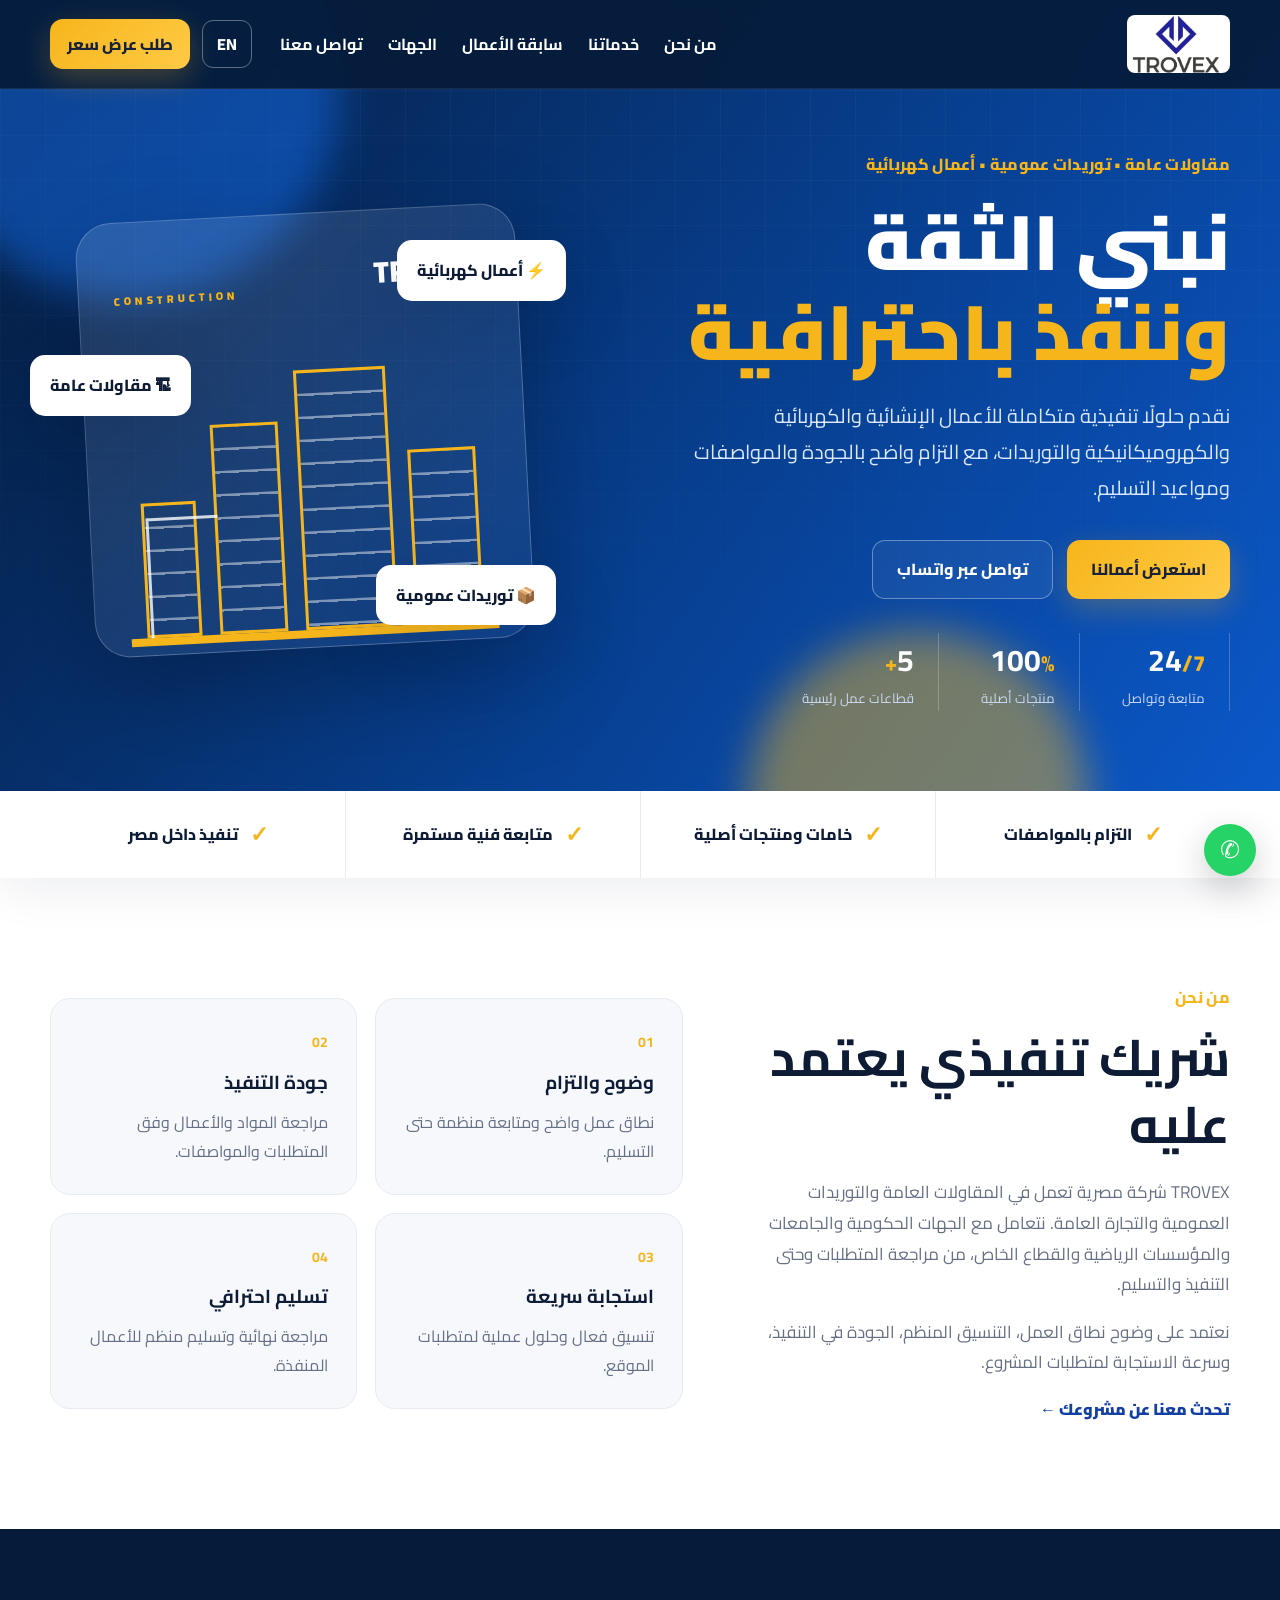
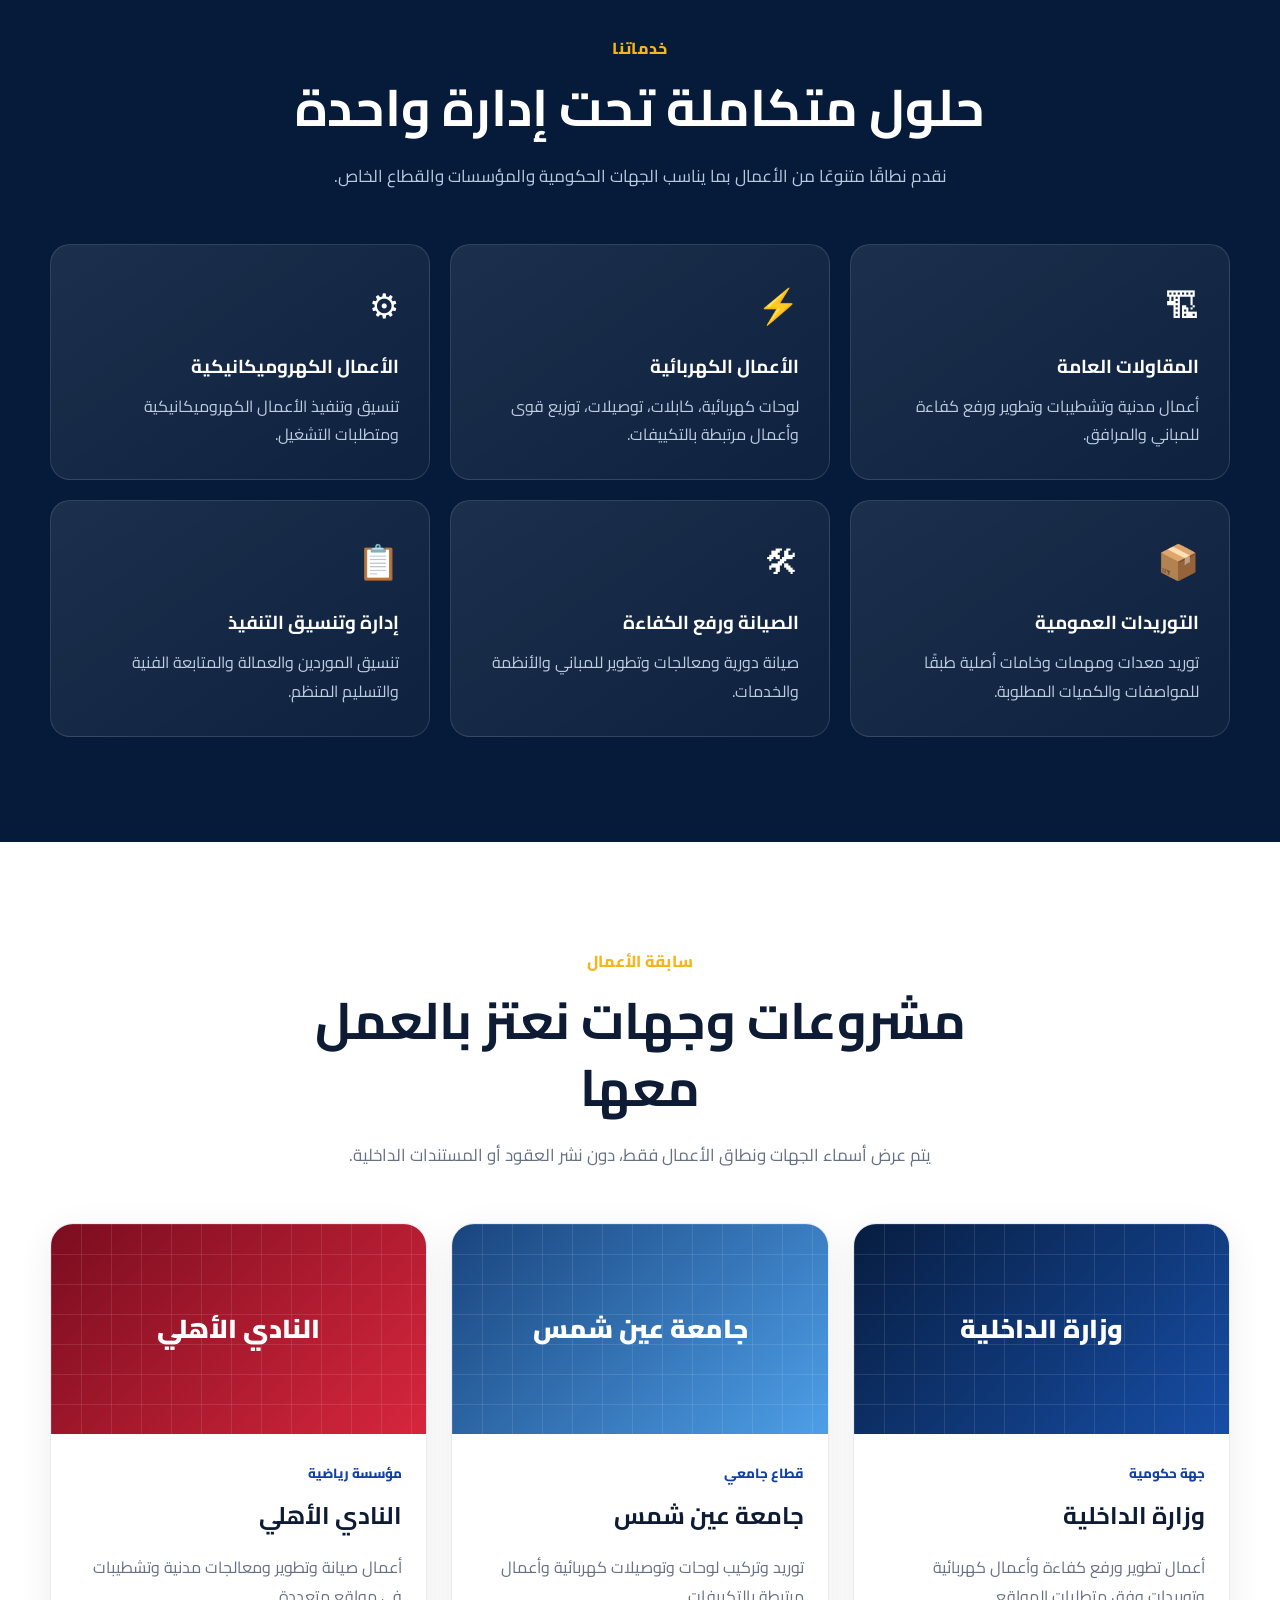
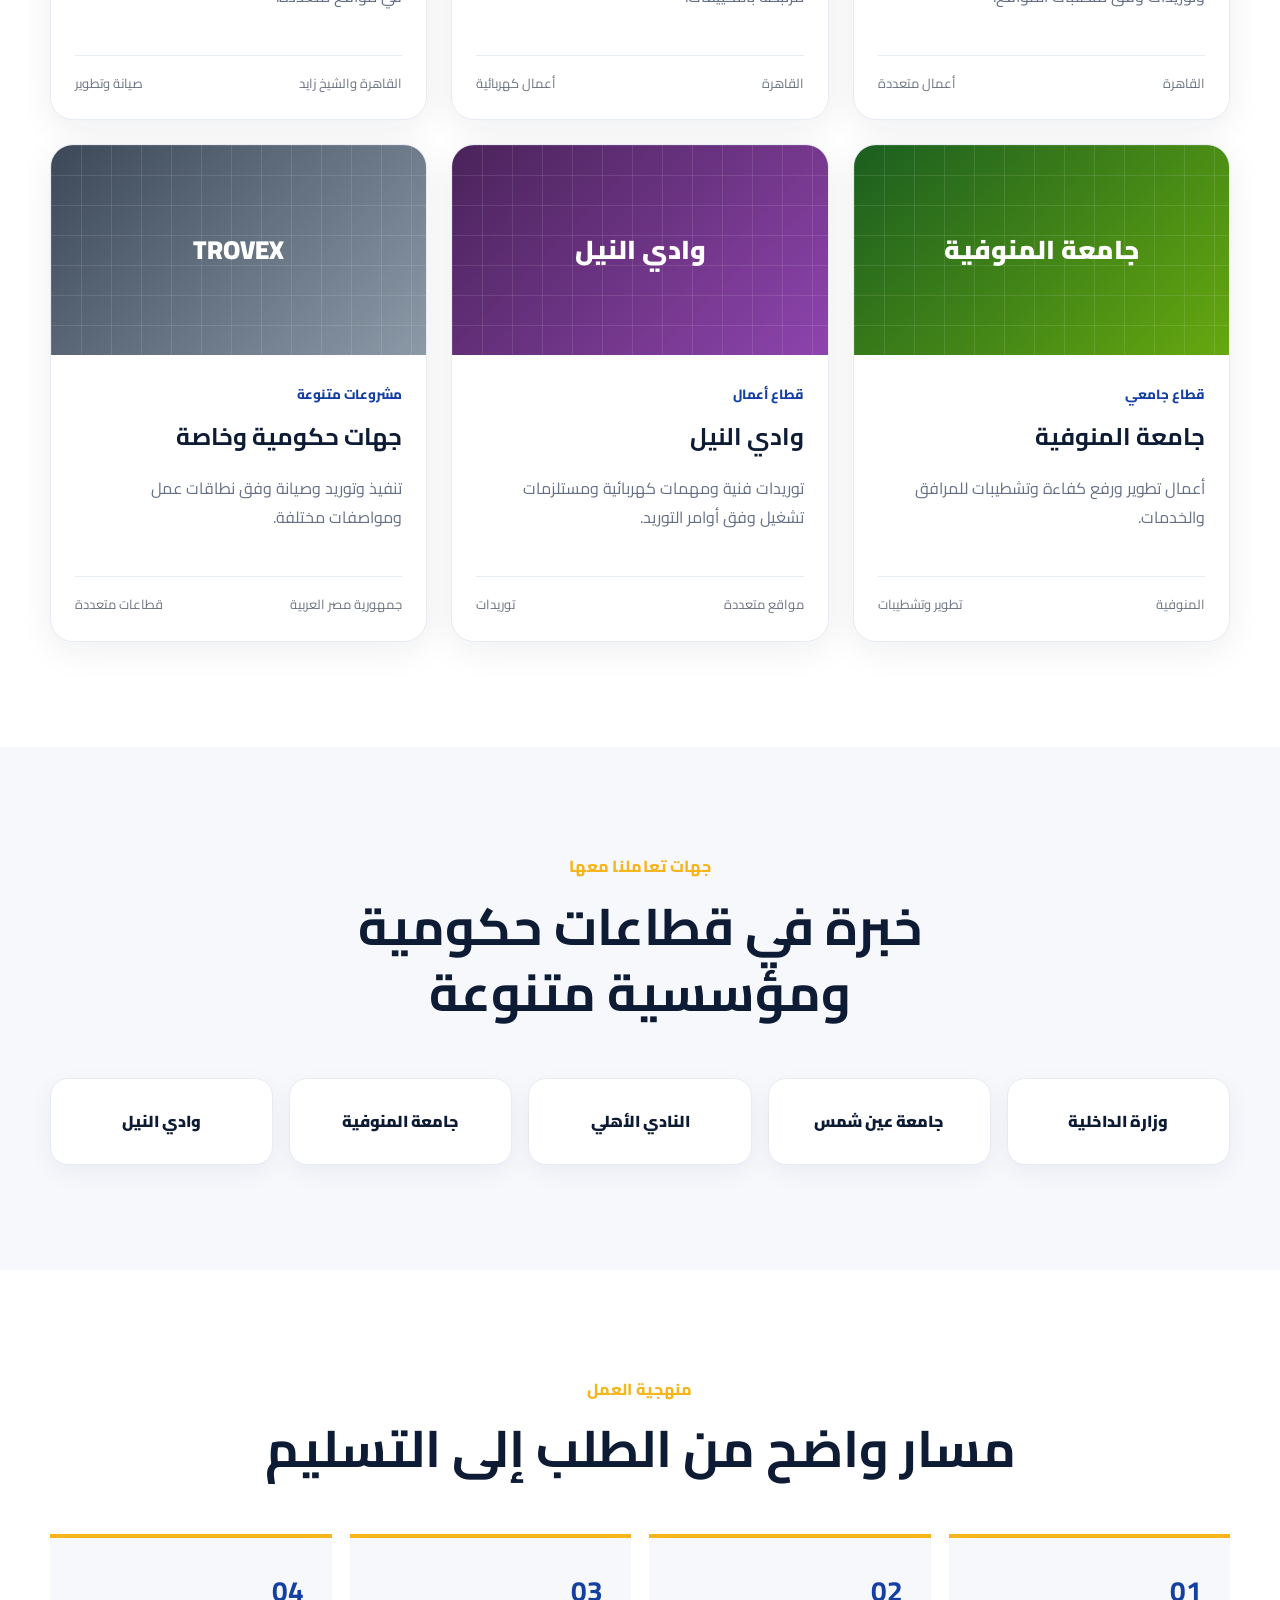
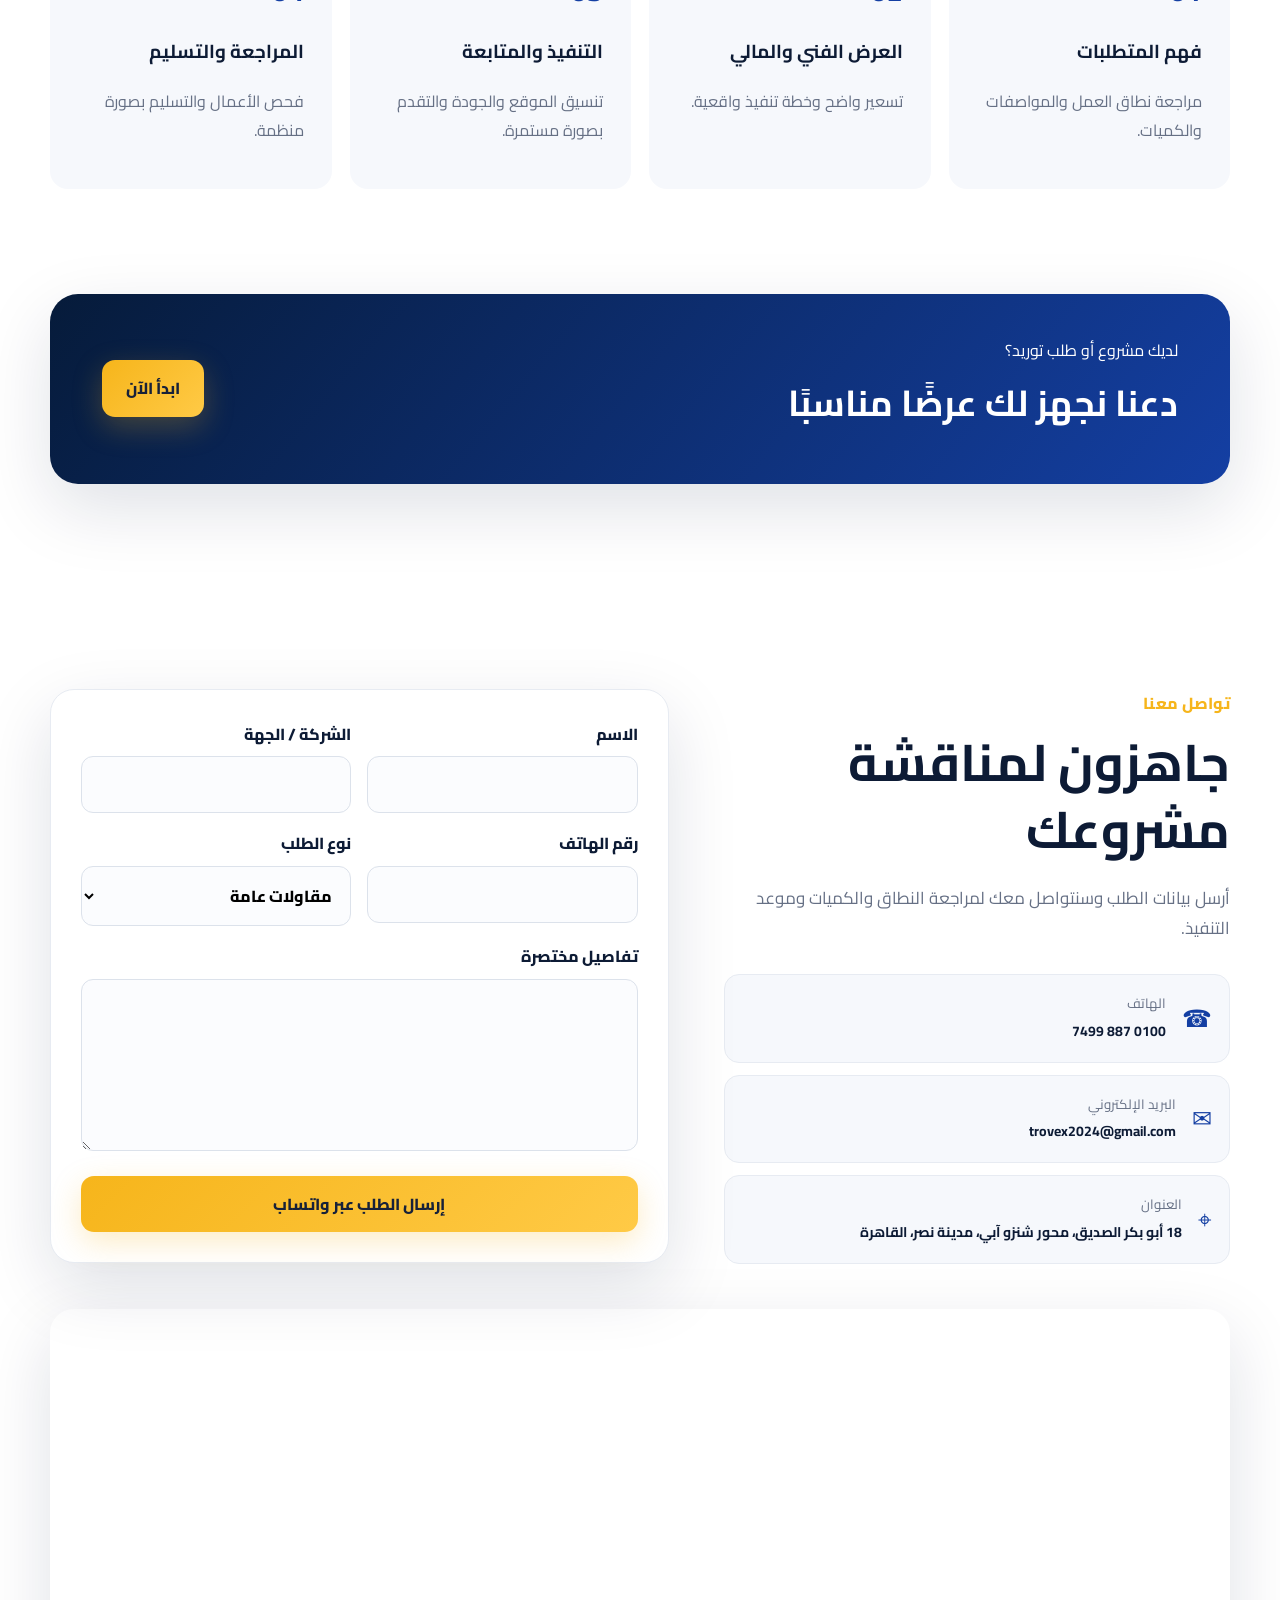
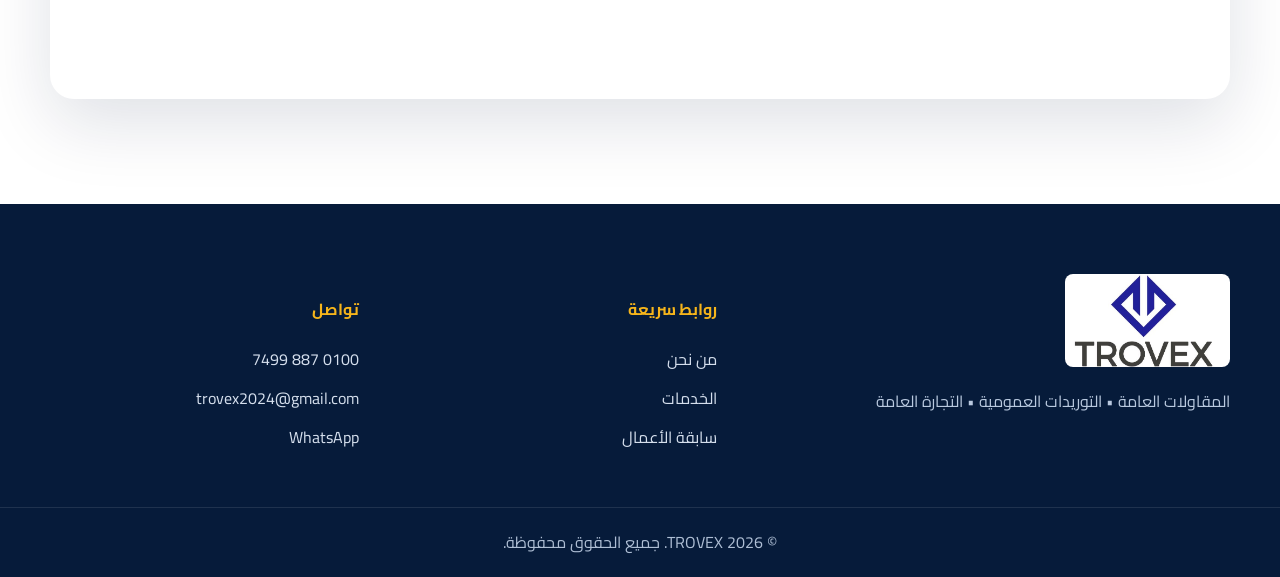
==== index.html @ 4a4101db "Integrate Google Analytics tracking in index.html Added Google Analytics tracking script to the head" ====
<!doctype html>
<html lang="ar" dir="rtl">
<!-- Google tag (gtag.js) -->
<script async src="https://www.googletagmanager.com/gtag/js?id=G-RHJ2VDR4ZQ"></script>
<script>
  window.dataLayer = window.dataLayer || [];
  function gtag(){dataLayer.push(arguments);}
  gtag('js', new Date());

  gtag('config', 'G-RHJ2VDR4ZQ');
</script>
  <head>
  <meta charset="utf-8">
  <meta name="viewport" content="width=device-width,initial-scale=1">
  <title>TROVEX Construction | مقاولات عامة وتوريدات وأعمال كهربائية في مصر</title>
  <meta name="description" content="TROVEX شركة مصرية متخصصة في المقاولات العامة، التوريدات العمومية، الأعمال الكهربائية والكهروميكانيكية، الصيانة ورفع الكفاءة في القاهرة وجميع أنحاء مصر.">
  <meta name="keywords" content="TROVEX, تروفكس, Trovex Construction, مقاولات عامة مصر, توريدات عمومية, أعمال كهربائية, لوحات كهرباء, صيانة ورفع كفاءة, شركة مقاولات القاهرة">
  <meta name="author" content="TROVEX Construction">
  <meta name="robots" content="index,follow,max-image-preview:large,max-snippet:-1,max-video-preview:-1">
  <meta name="googlebot" content="index,follow">
  <meta name="theme-color" content="#061b3a">
  <link rel="canonical" href="https://trovexconstruction.github.io/Trovex/">
  <link rel="alternate" hreflang="ar-EG" href="https://trovexconstruction.github.io/Trovex/">
  <link rel="alternate" hreflang="en" href="https://trovexconstruction.github.io/Trovex/">
  <link rel="alternate" hreflang="x-default" href="https://trovexconstruction.github.io/Trovex/">

  <meta property="og:type" content="website">
  <meta property="og:locale" content="ar_EG">
  <meta property="og:site_name" content="TROVEX Construction">
  <meta property="og:title" content="TROVEX Construction | المقاولات والتوريدات العمومية">
  <meta property="og:description" content="حلول احترافية في المقاولات العامة والتوريدات والأعمال الكهربائية والكهروميكانيكية داخل مصر.">
  <meta property="og:url" content="https://trovexconstruction.github.io/Trovex/">
  <meta property="og:image" content="https://trovexconstruction.github.io/Trovex/assets/images/trovex-logo.jpg">
  <meta property="og:image:alt" content="شعار TROVEX Construction">
  <meta name="twitter:card" content="summary_large_image">
  <meta name="twitter:title" content="TROVEX Construction">
  <meta name="twitter:description" content="General Contracting, Electrical Works and General Supplies in Egypt.">
  <meta name="twitter:image" content="https://trovexconstruction.github.io/Trovex/assets/images/trovex-logo.jpg">

  <link rel="icon" type="image/png" sizes="32x32" href="assets/icons/favicon-32.png">
  <link rel="icon" type="image/png" sizes="192x192" href="assets/icons/icon-192.png">
  <link rel="apple-touch-icon" href="assets/icons/apple-touch-icon.png">
  <link rel="manifest" href="site.webmanifest">
  <link rel="preconnect" href="https://fonts.googleapis.com">
  <link rel="preconnect" href="https://fonts.gstatic.com" crossorigin>
  <link href="https://fonts.googleapis.com/css2?family=Cairo:wght@400;500;600;700;800;900&display=swap" rel="stylesheet">
  <link rel="stylesheet" href="styles.css">

  <script type="application/ld+json">
  {
    "@context":"https://schema.org",
    "@type":"GeneralContractor",
    "@id":"https://trovexconstruction.github.io/Trovex/#business",
    "name":"TROVEX Construction",
    "alternateName":"تروفكس للمقاولات والتوريدات",
    "url":"https://trovexconstruction.github.io/Trovex/",
    "logo":"https://trovexconstruction.github.io/Trovex/assets/images/trovex-logo.jpg",
    "image":"https://trovexconstruction.github.io/Trovex/assets/images/trovex-logo.jpg",
    "telephone":"+20-100-887-7499",
    "email":"trovex2024@gmail.com",
    "priceRange":"$$",
    "description":"شركة مصرية متخصصة في المقاولات العامة والتوريدات العمومية والأعمال الكهربائية والكهروميكانيكية والصيانة ورفع الكفاءة.",
    "address":{
      "@type":"PostalAddress",
      "streetAddress":"18 أبو بكر الصديق، محور شنزو آبي، مدينة نصر",
      "addressLocality":"القاهرة",
      "addressCountry":"EG"
    },
    "areaServed":{"@type":"Country","name":"Egypt"},
    "knowsAbout":["General Contracting","General Supplies","Electrical Works","MEP","Maintenance","Renovation"]
  }
  </script>

  <!-- Google Analytics:
       بعد إنشاء الحساب، استبدل G-XXXXXXXXXX في السطرين التاليين بمعرّف القياس الحقيقي ثم أزل علامات التعليق.
  <script async src="https://www.googletagmanager.com/gtag/js?id=G-XXXXXXXXXX"></script>
  <script>
    window.dataLayer=window.dataLayer||[];
    function gtag(){dataLayer.push(arguments);}
    gtag('js',new Date());
    gtag('config','G-XXXXXXXXXX');
  </script>
  -->
</head>
<body>
  <div class="page-progress" aria-hidden="true"></div>

  <header class="site-header" id="top">
    <div class="container nav-wrap">
      <a class="brand" href="#top" aria-label="TROVEX home">
        <img src="assets/images/trovex-logo.jpg" alt="TROVEX Construction logo">
      </a>

      <button class="menu-btn" aria-label="فتح القائمة" aria-expanded="false">
        <span></span><span></span><span></span>
      </button>

      <nav class="main-nav" aria-label="التنقل الرئيسي">
        <a href="#about" data-ar="من نحن" data-en="About">من نحن</a>
        <a href="#services" data-ar="خدماتنا" data-en="Services">خدماتنا</a>
        <a href="#projects" data-ar="سابقة الأعمال" data-en="Projects">سابقة الأعمال</a>
        <a href="#clients" data-ar="الجهات" data-en="Clients">الجهات</a>
        <a href="#contact" data-ar="تواصل معنا" data-en="Contact">تواصل معنا</a>
      </nav>

      <div class="nav-actions">
        <button class="lang-btn" type="button" aria-label="Change language">EN</button>
        <a class="primary-btn compact" href="#quote" data-ar="طلب عرض سعر" data-en="Request a Quote">طلب عرض سعر</a>
      </div>
    </div>
  </header>

  <main>
    <section class="hero">
      <div class="hero-grid-bg"></div>
      <div class="hero-glow hero-glow-one"></div>
      <div class="hero-glow hero-glow-two"></div>

      <div class="container hero-layout">
        <div class="hero-content reveal">
          <span class="eyebrow" data-ar="مقاولات عامة • توريدات عمومية • أعمال كهربائية" data-en="General Contracting • General Supplies • Electrical Works">مقاولات عامة • توريدات عمومية • أعمال كهربائية</span>
          <h1 data-ar="نبني الثقة<br><span>وننفذ باحترافية</span>" data-en="Built on trust<br><span>Delivered professionally</span>">نبني الثقة<br><span>وننفذ باحترافية</span></h1>
          <p data-ar="نقدم حلولًا تنفيذية متكاملة للأعمال الإنشائية والكهربائية والكهروميكانيكية والتوريدات، مع التزام واضح بالجودة والمواصفات ومواعيد التسليم." data-en="We deliver integrated construction, electrical, electromechanical and supply solutions with clear commitment to quality, specifications and delivery schedules.">نقدم حلولًا تنفيذية متكاملة للأعمال الإنشائية والكهربائية والكهروميكانيكية والتوريدات، مع التزام واضح بالجودة والمواصفات ومواعيد التسليم.</p>
          <div class="hero-actions">
            <a class="primary-btn" href="#projects" data-ar="استعرض أعمالنا" data-en="Explore Projects">استعرض أعمالنا</a>
            <a class="secondary-btn" href="https://wa.me/201008877499" target="_blank" rel="noopener" data-ar="تواصل عبر واتساب" data-en="WhatsApp Us">تواصل عبر واتساب</a>
          </div>

          <div class="hero-metrics">
            <div><strong class="counter" data-target="24">0</strong><span>/7</span><small data-ar="متابعة وتواصل" data-en="Support & follow-up">متابعة وتواصل</small></div>
            <div><strong class="counter" data-target="100">0</strong><span>%</span><small data-ar="منتجات أصلية" data-en="Genuine products">منتجات أصلية</small></div>
            <div><strong class="counter" data-target="5">0</strong><span>+</span><small data-ar="قطاعات عمل رئيسية" data-en="Core sectors">قطاعات عمل رئيسية</small></div>
          </div>
        </div>

        <div class="hero-visual reveal" aria-hidden="true">
          <div class="visual-card">
            <div class="visual-top"><span>TROVEX</span><small>CONSTRUCTION</small></div>
            <div class="skyline">
              <span class="building b1"></span>
              <span class="building b2"></span>
              <span class="building b3"></span>
              <span class="building b4"></span>
              <i></i>
            </div>
          </div>
          <div class="floating-tag tag-one">⚡ <span data-ar="أعمال كهربائية" data-en="Electrical Works">أعمال كهربائية</span></div>
          <div class="floating-tag tag-two">🏗 <span data-ar="مقاولات عامة" data-en="General Contracting">مقاولات عامة</span></div>
          <div class="floating-tag tag-three">📦 <span data-ar="توريدات عمومية" data-en="General Supplies">توريدات عمومية</span></div>
        </div>
      </div>
    </section>

    <section class="trust-strip" aria-label="Company strengths">
      <div class="container trust-grid">
        <div><span>✓</span><p data-ar="التزام بالمواصفات" data-en="Specification compliance">التزام بالمواصفات</p></div>
        <div><span>✓</span><p data-ar="خامات ومنتجات أصلية" data-en="Genuine materials">خامات ومنتجات أصلية</p></div>
        <div><span>✓</span><p data-ar="متابعة فنية مستمرة" data-en="Continuous follow-up">متابعة فنية مستمرة</p></div>
        <div><span>✓</span><p data-ar="تنفيذ داخل مصر" data-en="Egypt-wide delivery">تنفيذ داخل مصر</p></div>
      </div>
    </section>

    <section class="section" id="about">
      <div class="container about-layout">
        <div class="section-copy reveal">
          <span class="section-label" data-ar="من نحن" data-en="About TROVEX">من نحن</span>
          <h2 data-ar="شريك تنفيذي يعتمد عليه" data-en="A reliable delivery partner">شريك تنفيذي يعتمد عليه</h2>
          <p data-ar="TROVEX شركة مصرية تعمل في المقاولات العامة والتوريدات العمومية والتجارة العامة. نتعامل مع الجهات الحكومية والجامعات والمؤسسات الرياضية والقطاع الخاص، من مراجعة المتطلبات وحتى التنفيذ والتسليم." data-en="TROVEX is an Egyptian company operating in general contracting, general supplies and trading. We serve public entities, universities, sports institutions and private-sector clients from requirement review through execution and handover.">TROVEX شركة مصرية تعمل في المقاولات العامة والتوريدات العمومية والتجارة العامة. نتعامل مع الجهات الحكومية والجامعات والمؤسسات الرياضية والقطاع الخاص، من مراجعة المتطلبات وحتى التنفيذ والتسليم.</p>
          <p data-ar="نعتمد على وضوح نطاق العمل، التنسيق المنظم، الجودة في التنفيذ، وسرعة الاستجابة لمتطلبات المشروع." data-en="Our approach is built on clear scope, organized coordination, execution quality and fast response to project requirements.">نعتمد على وضوح نطاق العمل، التنسيق المنظم، الجودة في التنفيذ، وسرعة الاستجابة لمتطلبات المشروع.</p>
          <a class="text-link" href="#contact" data-ar="تحدث معنا عن مشروعك ←" data-en="Discuss your project with us →">تحدث معنا عن مشروعك ←</a>
        </div>

        <div class="value-grid">
          <article class="value-card reveal"><b>01</b><h3 data-ar="وضوح والتزام" data-en="Clarity & commitment">وضوح والتزام</h3><p data-ar="نطاق عمل واضح ومتابعة منظمة حتى التسليم." data-en="Clear scope and structured follow-up through handover.">نطاق عمل واضح ومتابعة منظمة حتى التسليم.</p></article>
          <article class="value-card reveal"><b>02</b><h3 data-ar="جودة التنفيذ" data-en="Execution quality">جودة التنفيذ</h3><p data-ar="مراجعة المواد والأعمال وفق المتطلبات والمواصفات." data-en="Materials and works reviewed against requirements and specifications.">مراجعة المواد والأعمال وفق المتطلبات والمواصفات.</p></article>
          <article class="value-card reveal"><b>03</b><h3 data-ar="استجابة سريعة" data-en="Fast response">استجابة سريعة</h3><p data-ar="تنسيق فعال وحلول عملية لمتطلبات الموقع." data-en="Efficient coordination and practical site solutions.">تنسيق فعال وحلول عملية لمتطلبات الموقع.</p></article>
          <article class="value-card reveal"><b>04</b><h3 data-ar="تسليم احترافي" data-en="Professional handover">تسليم احترافي</h3><p data-ar="مراجعة نهائية وتسليم منظم للأعمال المنفذة." data-en="Final review and organized project handover.">مراجعة نهائية وتسليم منظم للأعمال المنفذة.</p></article>
        </div>
      </div>
    </section>

    <section class="section dark-section" id="services">
      <div class="container">
        <div class="section-heading reveal">
          <span class="section-label" data-ar="خدماتنا" data-en="Our Services">خدماتنا</span>
          <h2 data-ar="حلول متكاملة تحت إدارة واحدة" data-en="Integrated solutions under one management">حلول متكاملة تحت إدارة واحدة</h2>
          <p data-ar="نقدم نطاقًا متنوعًا من الأعمال بما يناسب الجهات الحكومية والمؤسسات والقطاع الخاص." data-en="We provide diverse scopes suitable for public entities, institutions and private-sector clients.">نقدم نطاقًا متنوعًا من الأعمال بما يناسب الجهات الحكومية والمؤسسات والقطاع الخاص.</p>
        </div>

        <div class="services-grid">
          <article class="service-card reveal"><span>🏗</span><h3 data-ar="المقاولات العامة" data-en="General Contracting">المقاولات العامة</h3><p data-ar="أعمال مدنية وتشطيبات وتطوير ورفع كفاءة للمباني والمرافق." data-en="Civil works, finishing, renovation and facility upgrading.">أعمال مدنية وتشطيبات وتطوير ورفع كفاءة للمباني والمرافق.</p></article>
          <article class="service-card reveal"><span>⚡</span><h3 data-ar="الأعمال الكهربائية" data-en="Electrical Works">الأعمال الكهربائية</h3><p data-ar="لوحات كهربائية، كابلات، توصيلات، توزيع قوى وأعمال مرتبطة بالتكييفات." data-en="Electrical panels, cables, connections, power distribution and HVAC-related works.">لوحات كهربائية، كابلات، توصيلات، توزيع قوى وأعمال مرتبطة بالتكييفات.</p></article>
          <article class="service-card reveal"><span>⚙</span><h3 data-ar="الأعمال الكهروميكانيكية" data-en="MEP Works">الأعمال الكهروميكانيكية</h3><p data-ar="تنسيق وتنفيذ الأعمال الكهروميكانيكية ومتطلبات التشغيل." data-en="Coordination and execution of MEP and operational requirements.">تنسيق وتنفيذ الأعمال الكهروميكانيكية ومتطلبات التشغيل.</p></article>
          <article class="service-card reveal"><span>📦</span><h3 data-ar="التوريدات العمومية" data-en="General Supplies">التوريدات العمومية</h3><p data-ar="توريد معدات ومهمات وخامات أصلية طبقًا للمواصفات والكميات المطلوبة." data-en="Supply of genuine equipment, materials and items to required specifications.">توريد معدات ومهمات وخامات أصلية طبقًا للمواصفات والكميات المطلوبة.</p></article>
          <article class="service-card reveal"><span>🛠</span><h3 data-ar="الصيانة ورفع الكفاءة" data-en="Maintenance & Upgrading">الصيانة ورفع الكفاءة</h3><p data-ar="صيانة دورية ومعالجات وتطوير للمباني والأنظمة والخدمات." data-en="Periodic maintenance, treatment and upgrading of buildings and systems.">صيانة دورية ومعالجات وتطوير للمباني والأنظمة والخدمات.</p></article>
          <article class="service-card reveal"><span>📋</span><h3 data-ar="إدارة وتنسيق التنفيذ" data-en="Delivery Coordination">إدارة وتنسيق التنفيذ</h3><p data-ar="تنسيق الموردين والعمالة والمتابعة الفنية والتسليم المنظم." data-en="Supplier, labor, technical follow-up and handover coordination.">تنسيق الموردين والعمالة والمتابعة الفنية والتسليم المنظم.</p></article>
        </div>
      </div>
    </section>

    <section class="section" id="projects">
      <div class="container">
        <div class="section-heading reveal">
          <span class="section-label" data-ar="سابقة الأعمال" data-en="Selected Experience">سابقة الأعمال</span>
          <h2 data-ar="مشروعات وجهات نعتز بالعمل معها" data-en="Clients and projects we are proud to support">مشروعات وجهات نعتز بالعمل معها</h2>
          <p data-ar="يتم عرض أسماء الجهات ونطاق الأعمال فقط، دون نشر العقود أو المستندات الداخلية." data-en="Only client names and project scopes are presented, without publishing contracts or internal documents.">يتم عرض أسماء الجهات ونطاق الأعمال فقط، دون نشر العقود أو المستندات الداخلية.</p>
        </div>

        <div class="projects-grid">
          <article class="project-card reveal">
            <div class="project-visual ministry"><span>وزارة الداخلية</span></div>
            <div class="project-info"><small data-ar="جهة حكومية" data-en="Government Entity">جهة حكومية</small><h3 data-ar="وزارة الداخلية" data-en="Ministry of Interior">وزارة الداخلية</h3><p data-ar="أعمال تطوير ورفع كفاءة وأعمال كهربائية وتوريدات وفق متطلبات المواقع." data-en="Upgrading, electrical works and supplies aligned with site requirements.">أعمال تطوير ورفع كفاءة وأعمال كهربائية وتوريدات وفق متطلبات المواقع.</p><div><span data-ar="القاهرة" data-en="Cairo">القاهرة</span><span data-ar="أعمال متعددة" data-en="Multiple scopes">أعمال متعددة</span></div></div>
          </article>

          <article class="project-card reveal">
            <div class="project-visual university"><span>جامعة عين شمس</span></div>
            <div class="project-info"><small data-ar="قطاع جامعي" data-en="University Sector">قطاع جامعي</small><h3 data-ar="جامعة عين شمس" data-en="Ain Shams University">جامعة عين شمس</h3><p data-ar="توريد وتركيب لوحات وتوصيلات كهربائية وأعمال مرتبطة بالتكييفات." data-en="Supply and installation of panels and electrical connections for HVAC systems.">توريد وتركيب لوحات وتوصيلات كهربائية وأعمال مرتبطة بالتكييفات.</p><div><span data-ar="القاهرة" data-en="Cairo">القاهرة</span><span data-ar="أعمال كهربائية" data-en="Electrical works">أعمال كهربائية</span></div></div>
          </article>

          <article class="project-card reveal">
            <div class="project-visual club"><span>النادي الأهلي</span></div>
            <div class="project-info"><small data-ar="مؤسسة رياضية" data-en="Sports Institution">مؤسسة رياضية</small><h3 data-ar="النادي الأهلي" data-en="Al Ahly Sporting Club">النادي الأهلي</h3><p data-ar="أعمال صيانة وتطوير ومعالجات مدنية وتشطيبات في مواقع متعددة." data-en="Maintenance, upgrading, civil treatment and finishing works at multiple sites.">أعمال صيانة وتطوير ومعالجات مدنية وتشطيبات في مواقع متعددة.</p><div><span data-ar="القاهرة والشيخ زايد" data-en="Cairo & Sheikh Zayed">القاهرة والشيخ زايد</span><span data-ar="صيانة وتطوير" data-en="Maintenance">صيانة وتطوير</span></div></div>
          </article>

          <article class="project-card reveal">
            <div class="project-visual menoufia"><span>جامعة المنوفية</span></div>
            <div class="project-info"><small data-ar="قطاع جامعي" data-en="University Sector">قطاع جامعي</small><h3 data-ar="جامعة المنوفية" data-en="Menoufia University">جامعة المنوفية</h3><p data-ar="أعمال تطوير ورفع كفاءة وتشطيبات للمرافق والخدمات." data-en="Upgrading and finishing works for facilities and services.">أعمال تطوير ورفع كفاءة وتشطيبات للمرافق والخدمات.</p><div><span data-ar="المنوفية" data-en="Menoufia">المنوفية</span><span data-ar="تطوير وتشطيبات" data-en="Upgrading">تطوير وتشطيبات</span></div></div>
          </article>

          <article class="project-card reveal">
            <div class="project-visual wadi"><span>وادي النيل</span></div>
            <div class="project-info"><small data-ar="قطاع أعمال" data-en="Corporate Sector">قطاع أعمال</small><h3 data-ar="وادي النيل" data-en="Wadi El Nile">وادي النيل</h3><p data-ar="توريدات فنية ومهمات كهربائية ومستلزمات تشغيل وفق أوامر التوريد." data-en="Technical supplies, electrical equipment and operating items.">توريدات فنية ومهمات كهربائية ومستلزمات تشغيل وفق أوامر التوريد.</p><div><span data-ar="مواقع متعددة" data-en="Multiple sites">مواقع متعددة</span><span data-ar="توريدات" data-en="Supplies">توريدات</span></div></div>
          </article>

          <article class="project-card reveal">
            <div class="project-visual other"><span>TROVEX</span></div>
            <div class="project-info"><small data-ar="مشروعات متنوعة" data-en="Diverse Projects">مشروعات متنوعة</small><h3 data-ar="جهات حكومية وخاصة" data-en="Public & Private Clients">جهات حكومية وخاصة</h3><p data-ar="تنفيذ وتوريد وصيانة وفق نطاقات عمل ومواصفات مختلفة." data-en="Execution, supply and maintenance across varied specifications and scopes.">تنفيذ وتوريد وصيانة وفق نطاقات عمل ومواصفات مختلفة.</p><div><span data-ar="جمهورية مصر العربية" data-en="Egypt">جمهورية مصر العربية</span><span data-ar="قطاعات متعددة" data-en="Multiple sectors">قطاعات متعددة</span></div></div>
          </article>
        </div>
      </div>
    </section>

    <section class="section soft-section" id="clients">
      <div class="container">
        <div class="section-heading reveal">
          <span class="section-label" data-ar="جهات تعاملنا معها" data-en="Organizations Served">جهات تعاملنا معها</span>
          <h2 data-ar="خبرة في قطاعات حكومية ومؤسسية متنوعة" data-en="Experience across public and institutional sectors">خبرة في قطاعات حكومية ومؤسسية متنوعة</h2>
        </div>
        <div class="client-grid">
          <div class="client-chip reveal">وزارة الداخلية</div>
          <div class="client-chip reveal">جامعة عين شمس</div>
          <div class="client-chip reveal">النادي الأهلي</div>
          <div class="client-chip reveal">جامعة المنوفية</div>
          <div class="client-chip reveal">وادي النيل</div>
        </div>
      </div>
    </section>

    <section class="section process-section">
      <div class="container">
        <div class="section-heading reveal">
          <span class="section-label" data-ar="منهجية العمل" data-en="Our Approach">منهجية العمل</span>
          <h2 data-ar="مسار واضح من الطلب إلى التسليم" data-en="A clear path from request to handover">مسار واضح من الطلب إلى التسليم</h2>
        </div>
        <div class="process-grid">
          <article class="process-card reveal"><b>01</b><h3 data-ar="فهم المتطلبات" data-en="Understand">فهم المتطلبات</h3><p data-ar="مراجعة نطاق العمل والمواصفات والكميات." data-en="Review scope, specifications and quantities.">مراجعة نطاق العمل والمواصفات والكميات.</p></article>
          <article class="process-card reveal"><b>02</b><h3 data-ar="العرض الفني والمالي" data-en="Proposal">العرض الفني والمالي</h3><p data-ar="تسعير واضح وخطة تنفيذ واقعية." data-en="Clear pricing and a realistic delivery plan.">تسعير واضح وخطة تنفيذ واقعية.</p></article>
          <article class="process-card reveal"><b>03</b><h3 data-ar="التنفيذ والمتابعة" data-en="Execution">التنفيذ والمتابعة</h3><p data-ar="تنسيق الموقع والجودة والتقدم بصورة مستمرة." data-en="Continuous site, quality and progress coordination.">تنسيق الموقع والجودة والتقدم بصورة مستمرة.</p></article>
          <article class="process-card reveal"><b>04</b><h3 data-ar="المراجعة والتسليم" data-en="Handover">المراجعة والتسليم</h3><p data-ar="فحص الأعمال والتسليم بصورة منظمة." data-en="Inspection and organized project handover.">فحص الأعمال والتسليم بصورة منظمة.</p></article>
        </div>
      </div>
    </section>

    <section class="quote-banner" id="quote">
      <div class="container quote-banner-inner reveal">
        <div><span data-ar="لديك مشروع أو طلب توريد؟" data-en="Have a project or supply request?">لديك مشروع أو طلب توريد؟</span><h2 data-ar="دعنا نجهز لك عرضًا مناسبًا" data-en="Let us prepare the right proposal">دعنا نجهز لك عرضًا مناسبًا</h2></div>
        <a class="primary-btn" href="#contact" data-ar="ابدأ الآن" data-en="Get Started">ابدأ الآن</a>
      </div>
    </section>

    <section class="section" id="contact">
      <div class="container contact-layout">
        <div class="contact-copy reveal">
          <span class="section-label" data-ar="تواصل معنا" data-en="Contact Us">تواصل معنا</span>
          <h2 data-ar="جاهزون لمناقشة مشروعك" data-en="Ready to discuss your project">جاهزون لمناقشة مشروعك</h2>
          <p data-ar="أرسل بيانات الطلب وسنتواصل معك لمراجعة النطاق والكميات وموعد التنفيذ." data-en="Send your requirements and we will contact you to review scope, quantities and schedule.">أرسل بيانات الطلب وسنتواصل معك لمراجعة النطاق والكميات وموعد التنفيذ.</p>
          <div class="contact-cards">
            <a href="tel:+201008877499"><span>☎</span><div><small data-ar="الهاتف" data-en="Phone">الهاتف</small><b>0100 887 7499</b></div></a>
            <a href="mailto:trovex2024@gmail.com"><span>✉</span><div><small data-ar="البريد الإلكتروني" data-en="Email">البريد الإلكتروني</small><b>trovex2024@gmail.com</b></div></a>
            <div><span>⌖</span><div><small data-ar="العنوان" data-en="Address">العنوان</small><b data-ar="18 أبو بكر الصديق، محور شنزو آبي، مدينة نصر، القاهرة" data-en="18 Abu Bakr El-Seddik, Shinzo Abe Axis, Nasr City, Cairo">18 أبو بكر الصديق، محور شنزو آبي، مدينة نصر، القاهرة</b></div></div>
          </div>
        </div>

        <form class="quote-form reveal" id="quoteForm">
          <label><span data-ar="الاسم" data-en="Name">الاسم</span><input id="name" required></label>
          <label><span data-ar="الشركة / الجهة" data-en="Company / Entity">الشركة / الجهة</span><input id="company"></label>
          <label><span data-ar="رقم الهاتف" data-en="Phone">رقم الهاتف</span><input id="phone" inputmode="tel" required></label>
          <label><span data-ar="نوع الطلب" data-en="Request Type">نوع الطلب</span>
            <select id="type">
              <option data-ar="مقاولات عامة" data-en="General Contracting">مقاولات عامة</option>
              <option data-ar="أعمال كهربائية" data-en="Electrical Works">أعمال كهربائية</option>
              <option data-ar="توريدات عمومية" data-en="General Supplies">توريدات عمومية</option>
              <option data-ar="صيانة ورفع كفاءة" data-en="Maintenance & Upgrading">صيانة ورفع كفاءة</option>
            </select>
          </label>
          <label class="full"><span data-ar="تفاصيل مختصرة" data-en="Brief Details">تفاصيل مختصرة</span><textarea id="details" rows="5" required></textarea></label>
          <button class="primary-btn full" type="submit" data-ar="إرسال الطلب عبر واتساب" data-en="Send via WhatsApp">إرسال الطلب عبر واتساب</button>
        </form>
      </div>

      <div class="container map-wrap reveal">
        <iframe title="TROVEX location" loading="lazy" referrerpolicy="no-referrer-when-downgrade" src="https://www.google.com/maps?q=18%20Abu%20Bakr%20El%20Seddik%20Nasr%20City%20Cairo&output=embed"></iframe>
      </div>
    </section>
  </main>

  <footer class="site-footer">
    <div class="container footer-grid">
      <div class="footer-brand">
        <img src="assets/images/trovex-logo.jpg" alt="TROVEX">
        <p data-ar="المقاولات العامة • التوريدات العمومية • التجارة العامة" data-en="General Contracting • General Supplies • General Trading">المقاولات العامة • التوريدات العمومية • التجارة العامة</p>
      </div>
      <div><h4 data-ar="روابط سريعة" data-en="Quick Links">روابط سريعة</h4><a href="#about" data-ar="من نحن" data-en="About">من نحن</a><a href="#services" data-ar="الخدمات" data-en="Services">الخدمات</a><a href="#projects" data-ar="سابقة الأعمال" data-en="Projects">سابقة الأعمال</a></div>
      <div><h4 data-ar="تواصل" data-en="Contact">تواصل</h4><a href="tel:+201008877499">0100 887 7499</a><a href="mailto:trovex2024@gmail.com">trovex2024@gmail.com</a><a href="https://wa.me/201008877499" target="_blank" rel="noopener">WhatsApp</a></div>
    </div>
    <div class="copyright">© <span id="year"></span> TROVEX. <span data-ar="جميع الحقوق محفوظة." data-en="All rights reserved.">جميع الحقوق محفوظة.</span></div>
  </footer>

  <a class="whatsapp-float" href="https://wa.me/201008877499" target="_blank" rel="noopener" aria-label="WhatsApp">✆</a>
  <button class="to-top" type="button" aria-label="Back to top">↑</button>
  <script src="script.js"></script>
</body>
</html>
---- styles.css ----
:root{
  --navy:#061b3a;
  --navy-2:#0b2c59;
  --blue:#143fa3;
  --blue-2:#1f63e9;
  --gold:#f6b51b;
  --gold-2:#ffd363;
  --text:#0d1b35;
  --muted:#667085;
  --line:#e7ebf2;
  --soft:#f6f8fc;
  --white:#fff;
  --shadow:0 24px 70px rgba(6,27,58,.13);
  --radius:24px;
}
*{box-sizing:border-box}
html{scroll-behavior:smooth}
body{margin:0;font-family:"Cairo",Arial,sans-serif;color:var(--text);background:#fff;line-height:1.8;overflow-x:hidden}
body.en{direction:ltr}
a{text-decoration:none;color:inherit}
img{max-width:100%;display:block}
button,input,select,textarea{font:inherit}
.container{width:min(1180px,calc(100% - 40px));margin:auto}
.page-progress{position:fixed;top:0;right:0;height:3px;width:0;background:linear-gradient(90deg,var(--gold),var(--blue-2));z-index:9999}
.site-header{position:fixed;inset:0 0 auto;background:rgba(6,27,58,.93);backdrop-filter:blur(14px);z-index:1000;border-bottom:1px solid rgba(255,255,255,.08)}
.nav-wrap{height:88px;display:flex;align-items:center;gap:28px}
.brand{width:156px;margin-inline-end:auto}
.brand img{height:58px;width:auto;border-radius:8px}
.main-nav{display:flex;gap:25px;color:#fff;font-weight:700}
.main-nav a{position:relative;padding:30px 0}
.main-nav a:after{content:"";position:absolute;bottom:18px;right:0;width:0;height:2px;background:var(--gold);transition:.3s}
.main-nav a:hover:after{width:100%}
.nav-actions{display:flex;align-items:center;gap:12px}
.lang-btn{background:transparent;color:#fff;border:1px solid rgba(255,255,255,.35);border-radius:11px;padding:9px 14px;cursor:pointer;font-weight:800}
.primary-btn,.secondary-btn{display:inline-flex;align-items:center;justify-content:center;border-radius:13px;padding:14px 24px;font-weight:800;transition:.25s;border:0;cursor:pointer}
.primary-btn{background:linear-gradient(135deg,var(--gold),#ffca46);color:#172139;box-shadow:0 10px 30px rgba(246,181,27,.25)}
.primary-btn:hover{transform:translateY(-3px);box-shadow:0 16px 35px rgba(246,181,27,.35)}
.primary-btn.compact{padding:11px 17px}
.secondary-btn{border:1px solid rgba(255,255,255,.35);color:#fff;background:rgba(255,255,255,.05)}
.secondary-btn:hover{background:#fff;color:var(--navy)}
.menu-btn{display:none;background:none;border:0;width:42px;cursor:pointer}
.menu-btn span{display:block;height:2px;background:#fff;margin:7px 0}

.hero{position:relative;min-height:760px;padding:150px 0 80px;background:linear-gradient(125deg,#061b3a 0%,#073b86 50%,#0b58c9 100%);color:#fff;overflow:hidden}
.hero-grid-bg{position:absolute;inset:0;background-image:linear-gradient(rgba(255,255,255,.035) 1px,transparent 1px),linear-gradient(90deg,rgba(255,255,255,.035) 1px,transparent 1px);background-size:45px 45px;mask-image:linear-gradient(to bottom,#000,transparent)}
.hero-glow{position:absolute;border-radius:50%;filter:blur(20px);opacity:.45}
.hero-glow-one{width:420px;height:420px;background:#1676ff;top:-120px;left:-80px}
.hero-glow-two{width:340px;height:340px;background:#f6b51b;bottom:-180px;right:15%}
.hero-layout{position:relative;display:grid;grid-template-columns:1.08fr .92fr;align-items:center;gap:70px}
.eyebrow,.section-label{display:inline-block;color:var(--gold);font-weight:800;letter-spacing:.3px}
.hero h1{font-size:clamp(46px,6vw,82px);line-height:1.18;margin:18px 0 20px;font-weight:900}
.hero h1 span{color:var(--gold)}
.hero-content>p{font-size:20px;color:#dbe8ff;max-width:700px}
.hero-actions{display:flex;gap:14px;margin:34px 0}
.hero-metrics{display:flex;gap:42px;margin-top:34px}
.hero-metrics div{border-inline-start:1px solid rgba(255,255,255,.22);padding-inline-start:24px}
.hero-metrics strong{font-size:30px;color:#fff}
.hero-metrics span{font-size:22px;color:var(--gold);font-weight:800}
.hero-metrics small{display:block;color:#c9d9f2}
.hero-visual{position:relative;min-height:500px;display:grid;place-items:center}
.visual-card{width:440px;height:435px;border-radius:36px;background:linear-gradient(145deg,rgba(255,255,255,.12),rgba(255,255,255,.04));border:1px solid rgba(255,255,255,.22);box-shadow:0 40px 100px rgba(0,0,0,.25);padding:35px;transform:rotate(-3deg)}
.visual-top{display:flex;justify-content:space-between;align-items:end;color:#fff;font-weight:900;font-size:30px}
.visual-top small{font-size:11px;letter-spacing:4px;color:var(--gold)}
.skyline{height:300px;display:flex;align-items:end;justify-content:center;gap:18px;position:relative;border-bottom:8px solid var(--gold);margin-top:35px}
.building{display:block;width:68px;border:3px solid var(--gold);background:repeating-linear-gradient(to bottom,transparent 0 20px,rgba(255,255,255,.45) 21px 23px)}
.b1{height:175px}.b2{height:260px;width:92px}.b3{height:210px}.b4{height:135px;width:55px}
.skyline i{position:absolute;left:20px;bottom:0;width:72px;height:120px;border-left:3px solid rgba(255,255,255,.8);border-top:3px solid rgba(255,255,255,.8)}
.floating-tag{position:absolute;background:#fff;color:var(--text);padding:16px 20px;border-radius:15px;box-shadow:var(--shadow);font-weight:800;animation:float 4s ease-in-out infinite}
.tag-one{right:-5px;top:60px}.tag-two{left:-20px;top:175px;animation-delay:.8s}.tag-three{right:5px;bottom:55px;animation-delay:1.4s}
@keyframes float{50%{transform:translateY(-10px)}}

.trust-strip{background:#fff;box-shadow:0 10px 50px rgba(6,27,58,.08)}
.trust-grid{display:grid;grid-template-columns:repeat(4,1fr)}
.trust-grid div{display:flex;align-items:center;justify-content:center;gap:12px;padding:24px;border-inline-end:1px solid var(--line);font-weight:800}
.trust-grid div:last-child{border:0}
.trust-grid span{color:var(--gold);font-size:22px}
.trust-grid p{margin:0}

.section{padding:105px 0}
.about-layout{display:grid;grid-template-columns:.85fr 1.15fr;gap:80px;align-items:center}
.section-copy h2,.section-heading h2,.contact-copy h2{font-size:clamp(34px,4vw,54px);line-height:1.3;margin:12px 0 20px}
.section-copy p,.section-heading p,.contact-copy p{color:var(--muted);font-size:17px}
.text-link{color:var(--blue);font-weight:900}
.value-grid{display:grid;grid-template-columns:repeat(2,1fr);gap:18px}
.value-card{padding:28px;background:var(--soft);border:1px solid var(--line);border-radius:20px;transition:.3s}
.value-card:hover{transform:translateY(-6px);box-shadow:var(--shadow);background:#fff}
.value-card b{color:var(--gold);font-size:14px}
.value-card h3{margin:10px 0 8px}
.value-card p{margin:0;color:var(--muted)}
.section-heading{text-align:center;max-width:760px;margin:0 auto 52px}
.dark-section{background:var(--navy);color:#fff}
.dark-section .section-heading p{color:#b9c9df}
.services-grid{display:grid;grid-template-columns:repeat(3,1fr);gap:20px}
.service-card{padding:30px;border-radius:20px;background:linear-gradient(145deg,rgba(255,255,255,.09),rgba(255,255,255,.035));border:1px solid rgba(255,255,255,.12);transition:.3s}
.service-card:hover{transform:translateY(-7px);border-color:rgba(246,181,27,.6)}
.service-card>span{font-size:34px}
.service-card h3{margin:14px 0 8px}
.service-card p{color:#becde0;margin:0}

.projects-grid{display:grid;grid-template-columns:repeat(3,1fr);gap:24px}
.project-card{border:1px solid var(--line);border-radius:23px;overflow:hidden;background:#fff;transition:.35s;box-shadow:0 8px 35px rgba(6,27,58,.07)}
.project-card:hover{transform:translateY(-9px);box-shadow:var(--shadow)}
.project-visual{height:210px;display:grid;place-items:center;color:#fff;font-size:26px;font-weight:900;position:relative;overflow:hidden}
.project-visual:before{content:"";position:absolute;inset:0;background-image:linear-gradient(rgba(255,255,255,.1) 1px,transparent 1px),linear-gradient(90deg,rgba(255,255,255,.1) 1px,transparent 1px);background-size:30px 30px}
.project-visual span{position:relative}
.ministry{background:linear-gradient(135deg,#071d40,#174ea6)}
.university{background:linear-gradient(135deg,#19447d,#4e9fe8)}
.club{background:linear-gradient(135deg,#7a0d1f,#d7263d)}
.menoufia{background:linear-gradient(135deg,#1b5e20,#66a80f)}
.wadi{background:linear-gradient(135deg,#4a235a,#8e44ad)}
.other{background:linear-gradient(135deg,#3c4858,#8c9aa8)}
.project-info{padding:24px}
.project-info small{color:var(--blue);font-weight:800}
.project-info h3{font-size:24px;margin:7px 0}
.project-info p{color:var(--muted);min-height:86px}
.project-info>div{display:flex;justify-content:space-between;gap:10px;border-top:1px solid var(--line);padding-top:16px;color:#6b7280;font-size:13px}

.soft-section{background:var(--soft)}
.client-grid{display:grid;grid-template-columns:repeat(5,1fr);gap:16px}
.client-chip{background:#fff;border:1px solid var(--line);border-radius:18px;padding:28px 15px;text-align:center;font-weight:900;box-shadow:0 8px 25px rgba(6,27,58,.05)}
.process-section{background:#fff}
.process-grid{display:grid;grid-template-columns:repeat(4,1fr);gap:18px}
.process-card{padding:28px;border-top:4px solid var(--gold);background:var(--soft);border-radius:0 0 18px 18px}
.process-card b{color:var(--blue);font-size:28px}
.process-card p{color:var(--muted)}
.quote-banner{padding:0 0 100px}
.quote-banner-inner{background:linear-gradient(130deg,var(--navy),var(--blue));border-radius:28px;padding:42px 52px;color:#fff;display:flex;align-items:center;justify-content:space-between;box-shadow:var(--shadow)}
.quote-banner h2{font-size:36px;margin:6px 0}
.contact-layout{display:grid;grid-template-columns:.9fr 1.1fr;gap:55px;align-items:start}
.contact-cards{display:grid;gap:12px;margin-top:30px}
.contact-cards>a,.contact-cards>div{display:flex;gap:16px;align-items:center;padding:17px;background:var(--soft);border-radius:15px;border:1px solid var(--line)}
.contact-cards span{font-size:24px;color:var(--blue)}
.contact-cards small{display:block;color:var(--muted)}
.contact-cards b{font-size:14px}
.quote-form{display:grid;grid-template-columns:1fr 1fr;gap:16px;padding:30px;border:1px solid var(--line);border-radius:24px;box-shadow:var(--shadow);background:#fff}
.quote-form label{font-weight:800}
.quote-form label span{display:block;margin-bottom:8px}
.quote-form input,.quote-form select,.quote-form textarea{width:100%;border:1px solid #dce2eb;border-radius:12px;padding:13px 14px;outline:0;background:#fbfcfe}
.quote-form input:focus,.quote-form select:focus,.quote-form textarea:focus{border-color:var(--blue-2);box-shadow:0 0 0 3px rgba(31,99,233,.1)}
.full{grid-column:1/-1}
.map-wrap{margin-top:45px;border-radius:24px;overflow:hidden;box-shadow:var(--shadow);height:390px}
.map-wrap iframe{width:100%;height:100%;border:0}
.site-footer{background:var(--navy);color:#fff;padding:70px 0 0}
.footer-grid{display:grid;grid-template-columns:1.5fr 1fr 1fr;gap:50px}
.footer-brand img{width:165px;border-radius:8px;margin-bottom:20px}
.footer-brand p{color:#b9c9df}
.site-footer h4{color:var(--gold)}
.site-footer a{display:block;color:#d5dfed;margin:10px 0}
.copyright{text-align:center;border-top:1px solid rgba(255,255,255,.1);padding:20px;margin-top:45px;color:#aebed4}
.whatsapp-float,.to-top{position:fixed;bottom:24px;width:52px;height:52px;border-radius:50%;display:grid;place-items:center;z-index:1000;box-shadow:0 12px 35px rgba(0,0,0,.2)}
.whatsapp-float{right:24px;background:#25d366;color:#fff;font-size:24px}
.to-top{left:24px;background:var(--navy);color:#fff;border:0;cursor:pointer;opacity:0;pointer-events:none;transition:.3s}
.to-top.show{opacity:1;pointer-events:auto}
.reveal{opacity:0;transform:translateY(28px);transition:.75s ease}
.reveal.visible{opacity:1;transform:none}

@media(max-width:980px){
 .main-nav{position:fixed;top:88px;right:0;left:0;background:var(--navy);display:none;flex-direction:column;padding:25px 30px}
 .main-nav.open{display:flex}
 .main-nav a{padding:8px 0}
 .menu-btn{display:block}
 .nav-actions .compact{display:none}
 .hero-layout,.about-layout,.contact-layout{grid-template-columns:1fr}
 .hero{padding-top:125px}
 .hero-visual{min-height:430px}
 .visual-card{width:min(440px,90vw)}
 .services-grid,.projects-grid{grid-template-columns:repeat(2,1fr)}
 .client-grid{grid-template-columns:repeat(3,1fr)}
 .process-grid{grid-template-columns:repeat(2,1fr)}
 .footer-grid{grid-template-columns:1fr 1fr}
}
@media(max-width:650px){
 .container{width:min(100% - 24px,1180px)}
 .nav-wrap{height:75px}
 .site-header .brand{width:125px}
 .main-nav{top:75px}
 .hero{min-height:auto;padding:115px 0 60px}
 .hero h1{font-size:43px}
 .hero-content>p{font-size:16px}
 .hero-actions,.hero-metrics{flex-direction:column}
 .hero-metrics{gap:15px}
 .hero-visual{min-height:390px}
 .visual-card{height:350px;padding:24px}
 .skyline{height:230px}
 .trust-grid{grid-template-columns:1fr 1fr}
 .trust-grid div{padding:16px 8px;font-size:13px}
 .section{padding:75px 0}
 .value-grid,.services-grid,.projects-grid,.client-grid,.process-grid{grid-template-columns:1fr}
 .project-info p{min-height:auto}
 .quote-banner-inner{padding:30px 24px;flex-direction:column;align-items:flex-start;gap:20px}
 .quote-banner h2{font-size:28px}
 .quote-form{grid-template-columns:1fr;padding:20px}
 .footer-grid{grid-template-columns:1fr}
 .floating-tag{font-size:12px;padding:11px}
}
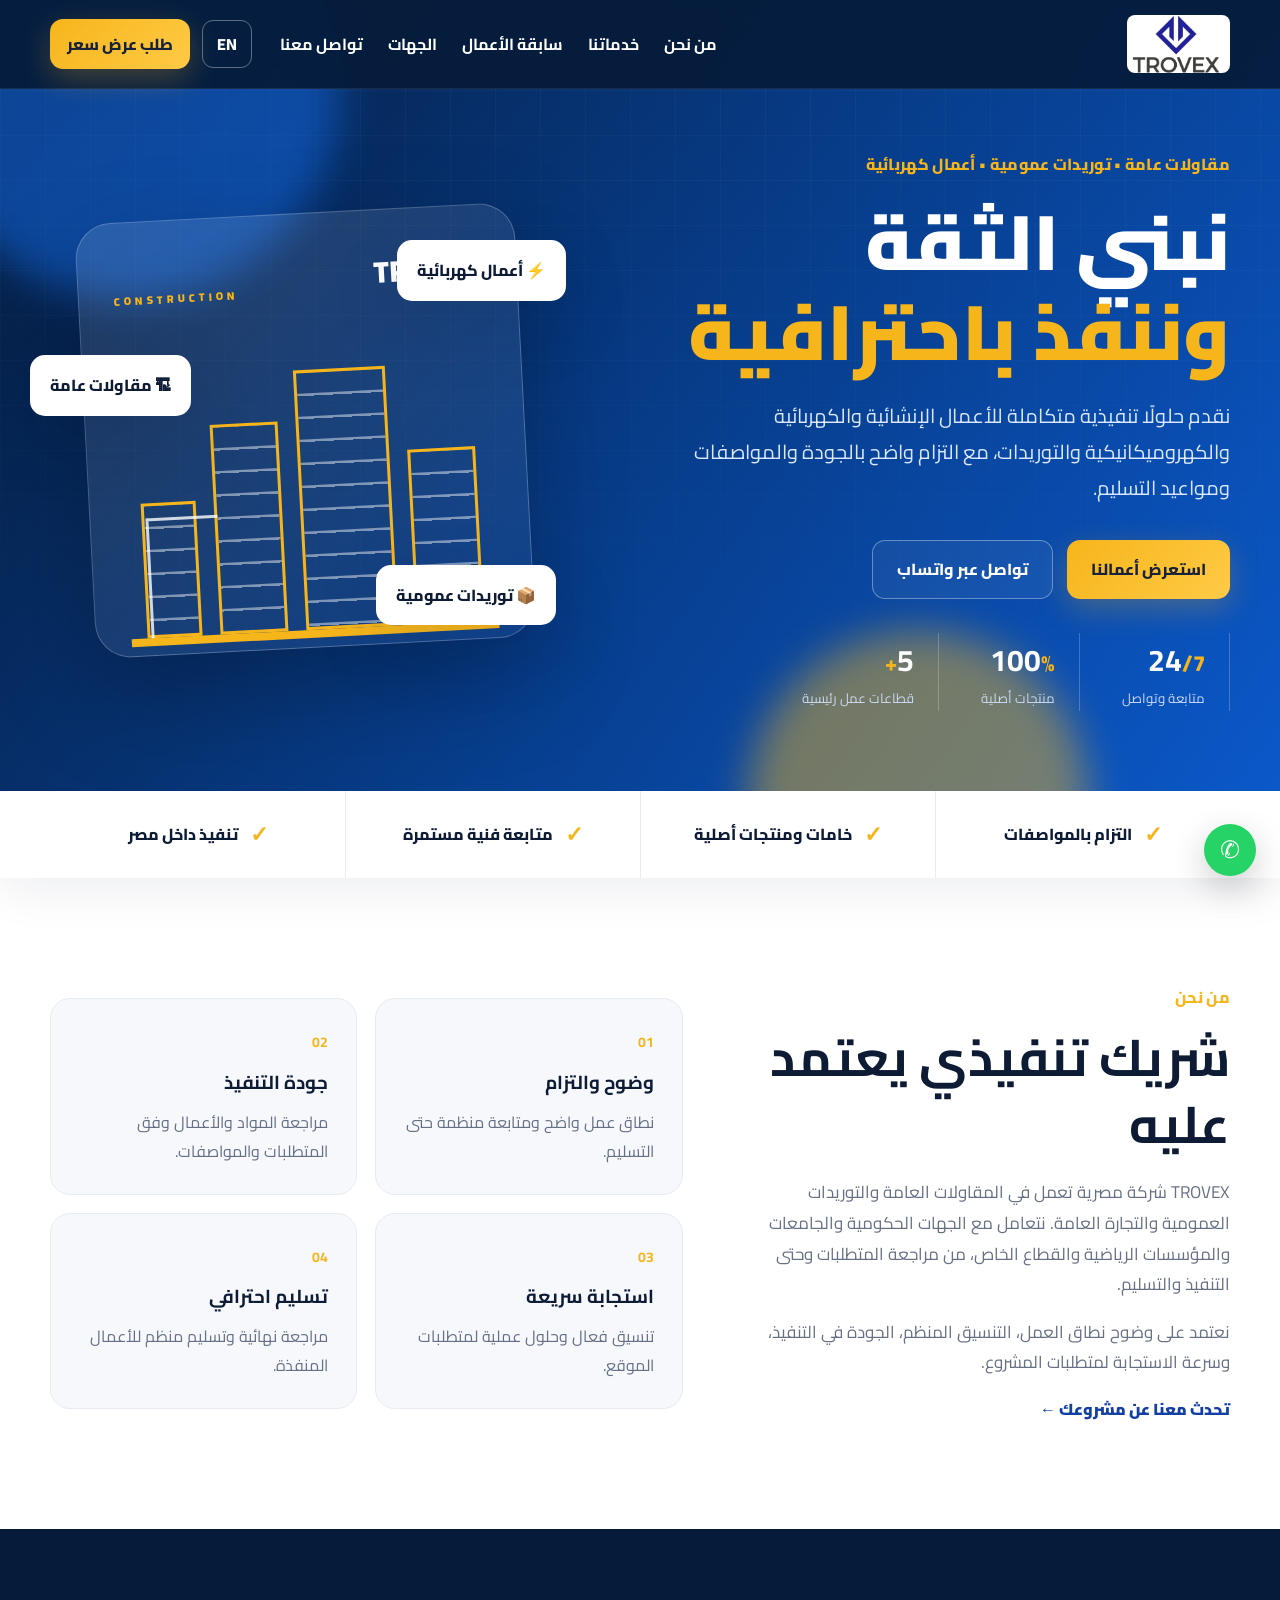
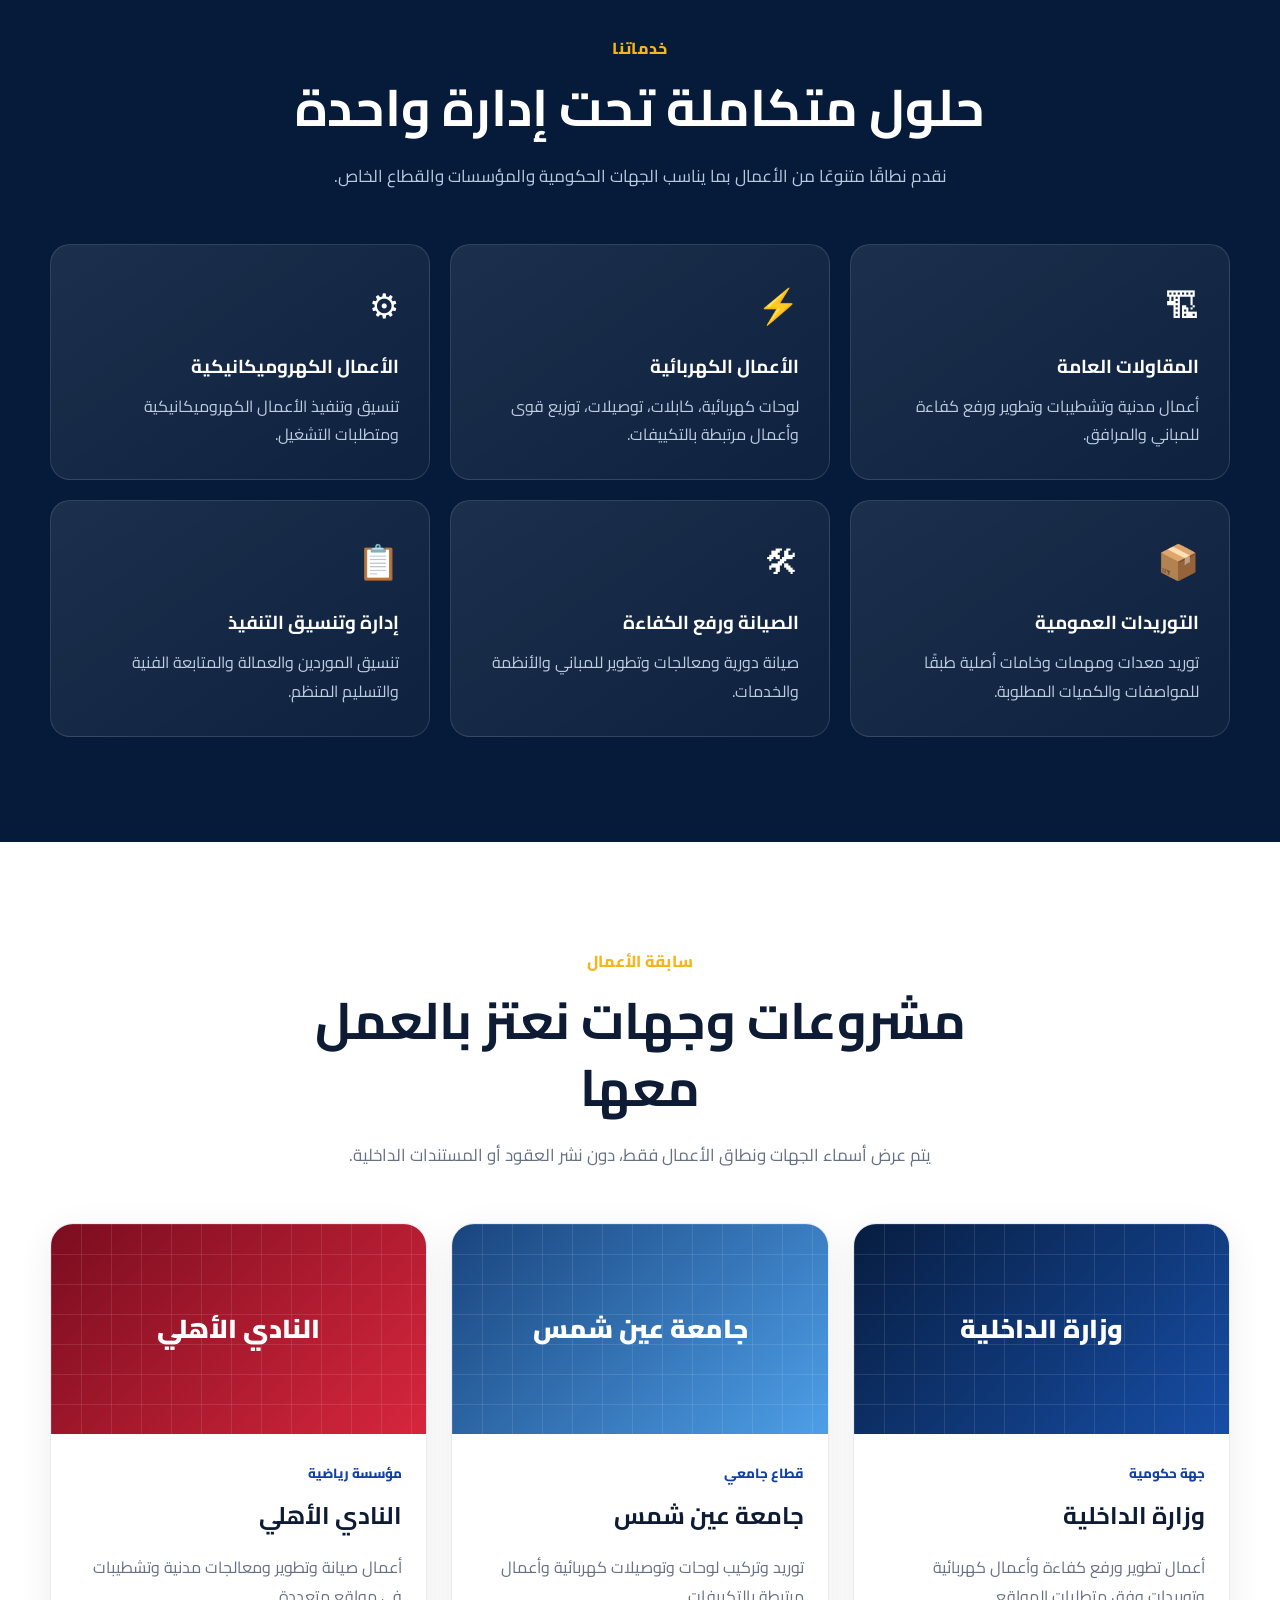
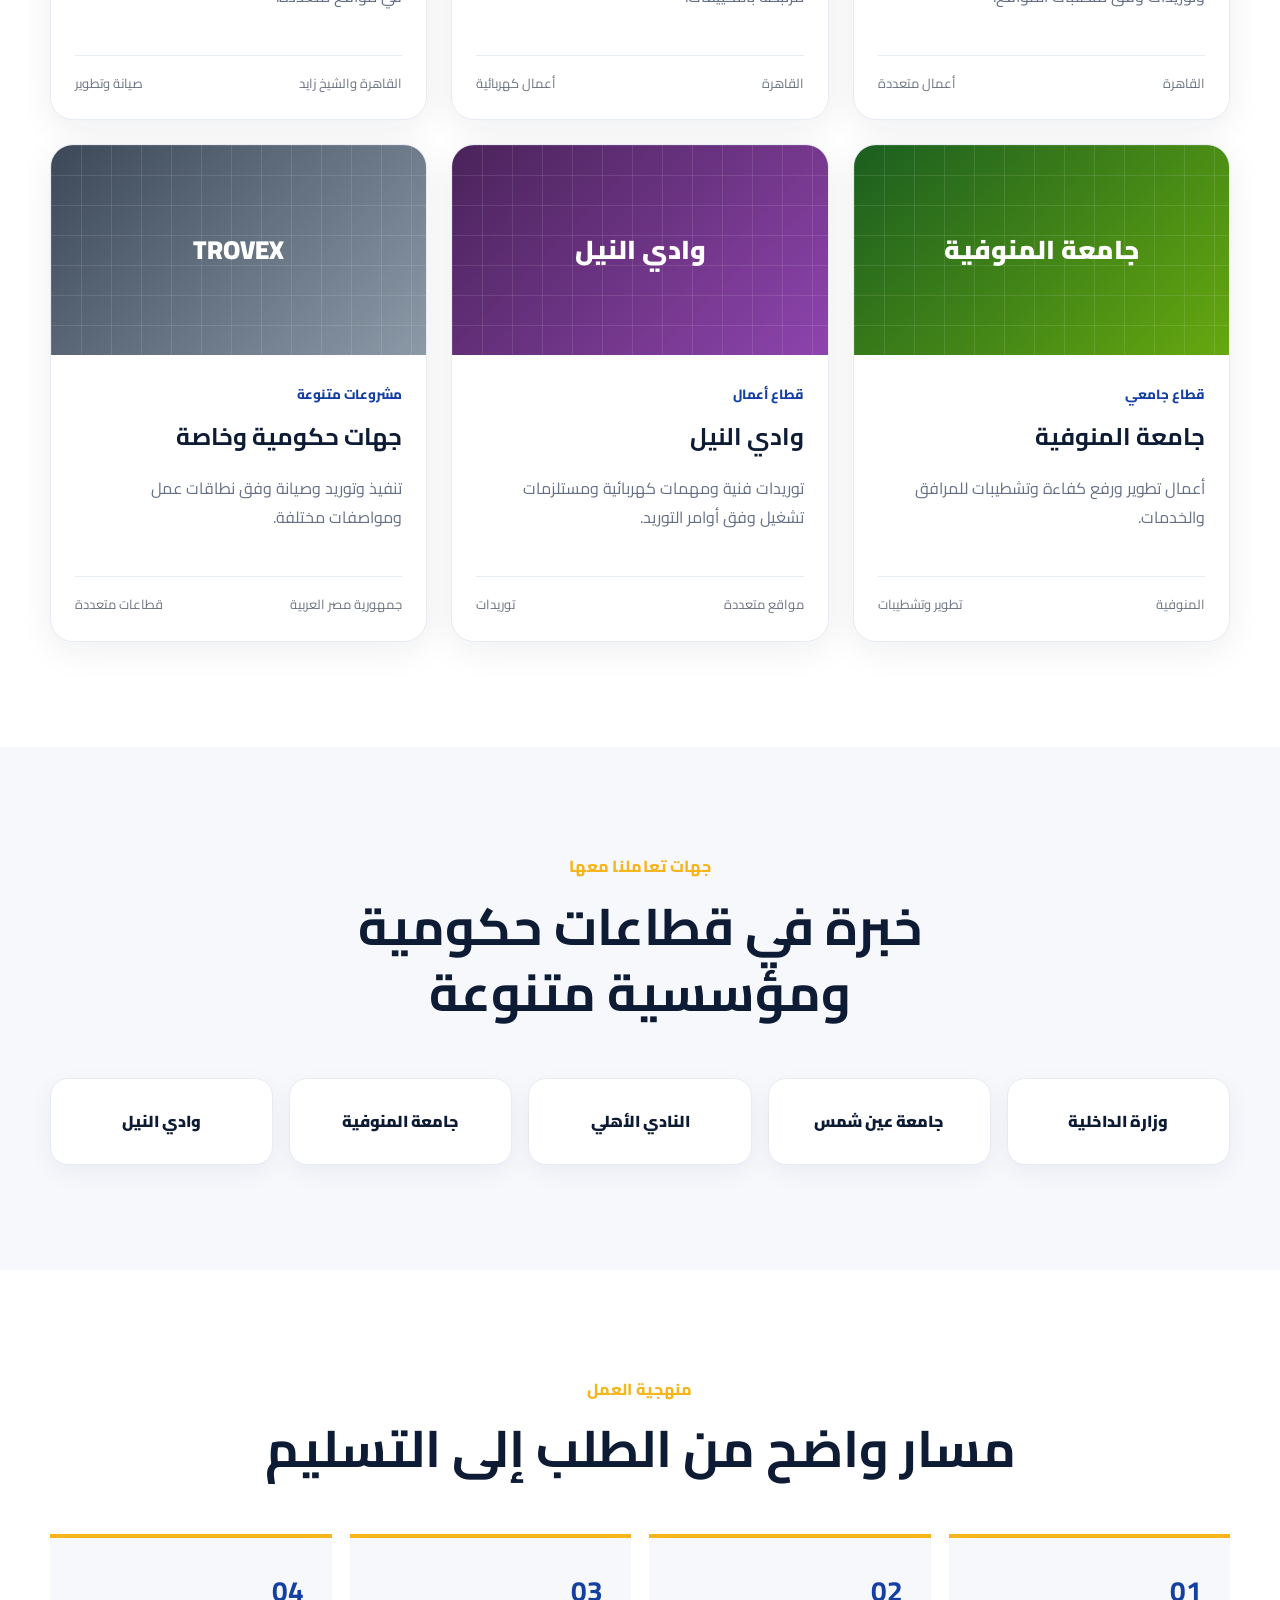
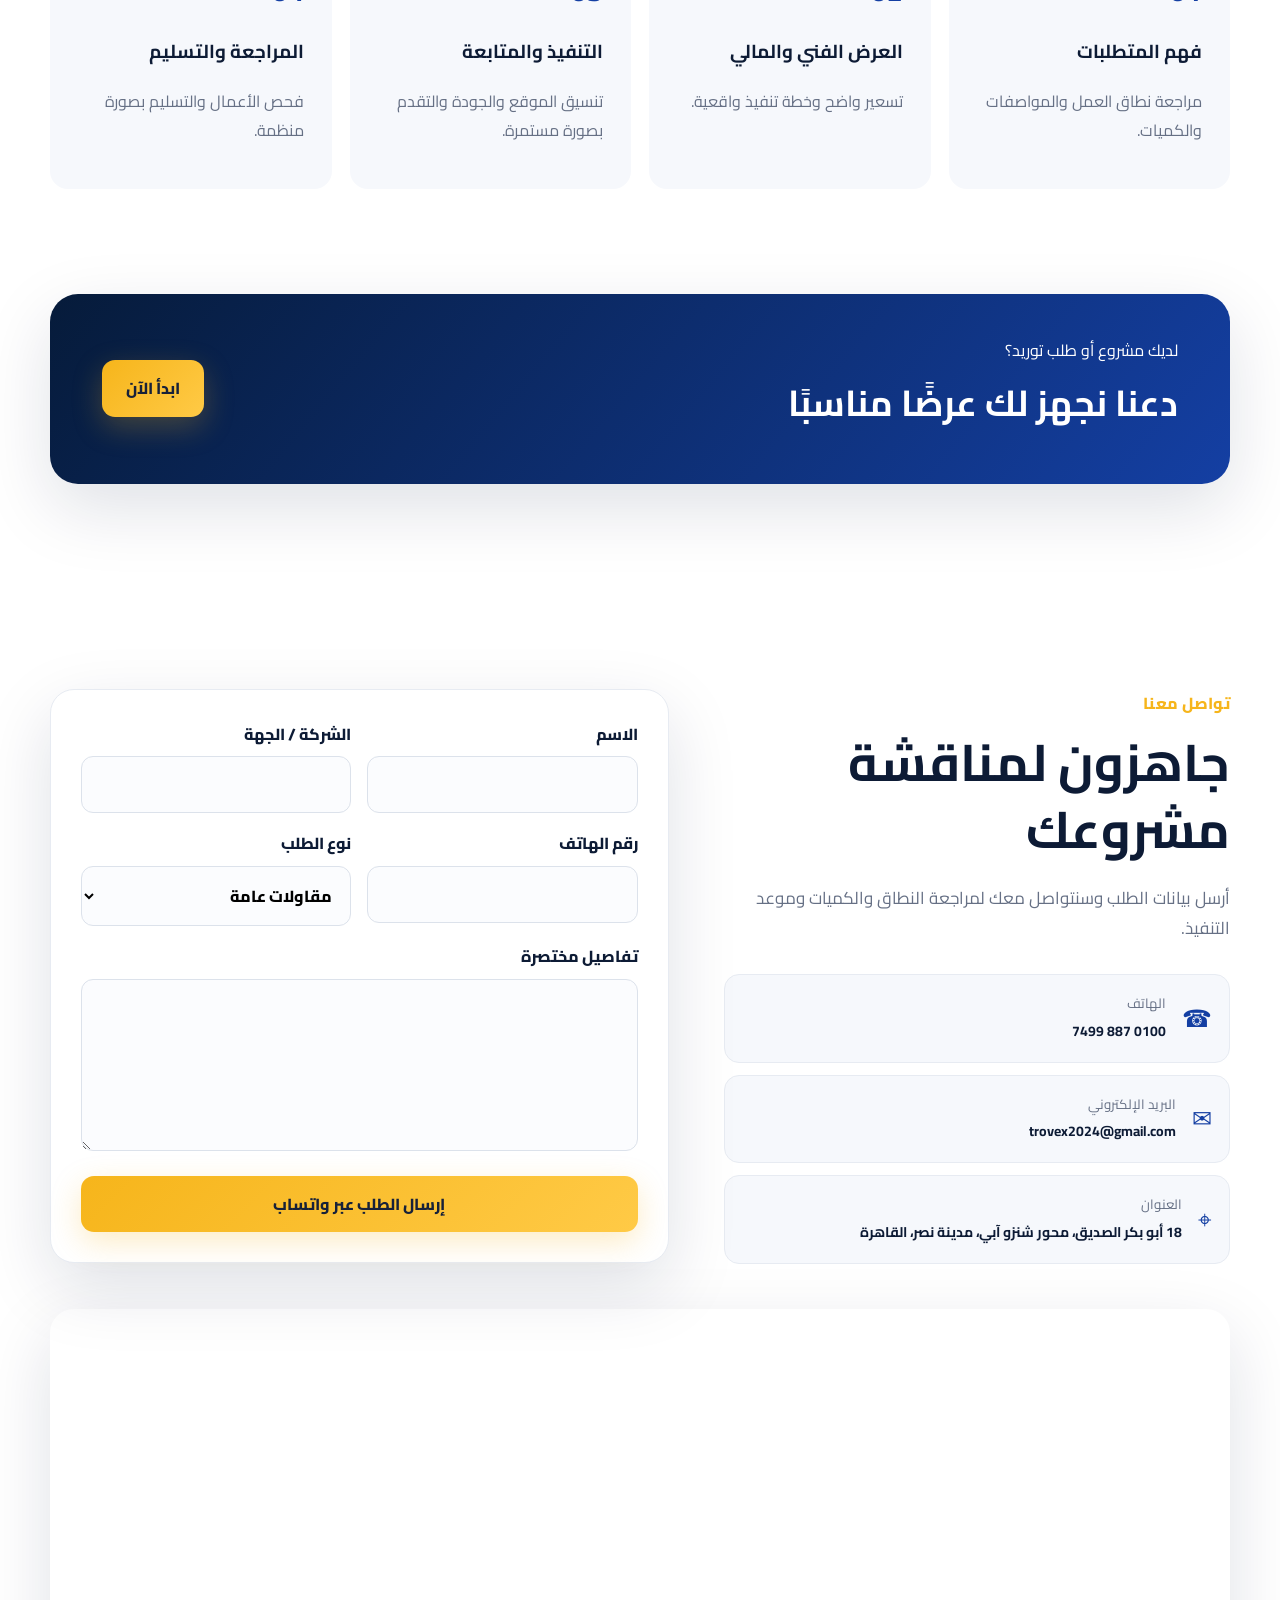
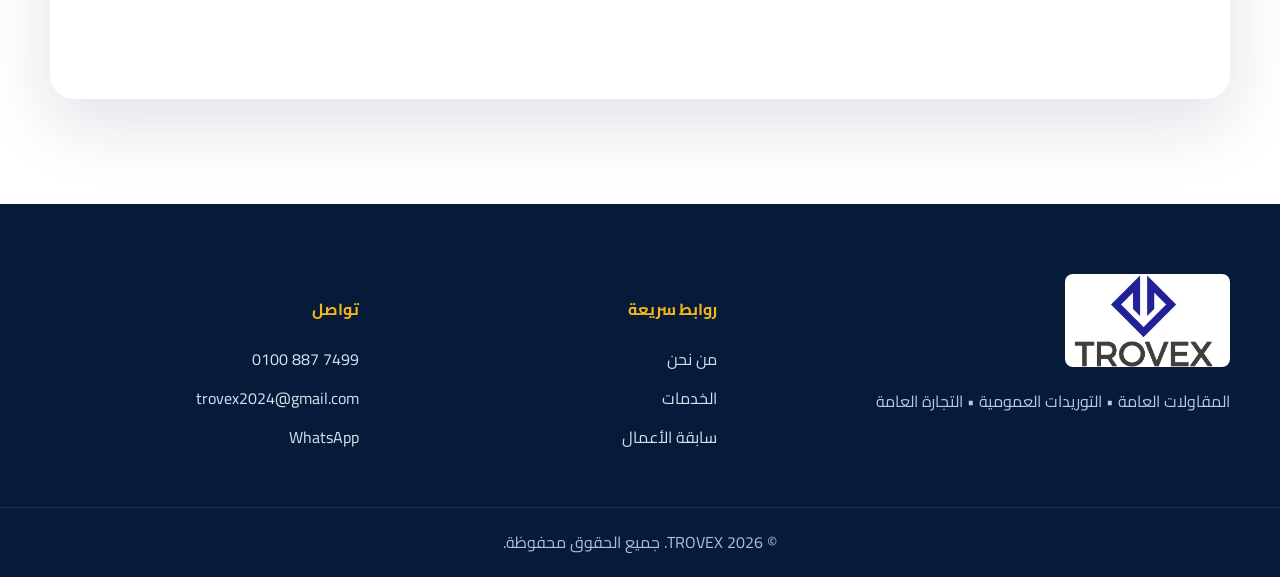
==== commit 36025b80: "Fix company name spelling in meta description Updated the description meta tag to correct the compan" ====
--- a/index.html
+++ b/index.html
@@ -1,5 +1,6 @@
 <!doctype html>
 <html lang="ar" dir="rtl">
+<head>
 <!-- Google tag (gtag.js) -->
 <script async src="https://www.googletagmanager.com/gtag/js?id=G-RHJ2VDR4ZQ"></script>
 <script>
@@ -9,11 +10,10 @@
 
   gtag('config', 'G-RHJ2VDR4ZQ');
 </script>
-  <head>
   <meta charset="utf-8">
   <meta name="viewport" content="width=device-width,initial-scale=1">
   <title>TROVEX Construction | مقاولات عامة وتوريدات وأعمال كهربائية في مصر</title>
-  <meta name="description" content="TROVEX شركة مصرية متخصصة في المقاولات العامة، التوريدات العمومية، الأعمال الكهربائية والكهروميكانيكية، الصيانة ورفع الكفاءة في القاهرة وجميع أنحاء مصر.">
+  <meta name="description" content="تروفكس شركة مصرية متخصصة في المقاولات العامة، التوريدات العمومية، الأعمال الكهربائية والكهروميكانيكية، الصيانة ورفع الكفاءة في القاهرة وجميع أنحاء مصر.">
   <meta name="keywords" content="TROVEX, تروفكس, Trovex Construction, مقاولات عامة مصر, توريدات عمومية, أعمال كهربائية, لوحات كهرباء, صيانة ورفع كفاءة, شركة مقاولات القاهرة">
   <meta name="author" content="TROVEX Construction">
   <meta name="robots" content="index,follow,max-image-preview:large,max-snippet:-1,max-video-preview:-1">
@@ -321,7 +321,9 @@
         <p data-ar="المقاولات العامة • التوريدات العمومية • التجارة العامة" data-en="General Contracting • General Supplies • General Trading">المقاولات العامة • التوريدات العمومية • التجارة العامة</p>
       </div>
       <div><h4 data-ar="روابط سريعة" data-en="Quick Links">روابط سريعة</h4><a href="#about" data-ar="من نحن" data-en="About">من نحن</a><a href="#services" data-ar="الخدمات" data-en="Services">الخدمات</a><a href="#projects" data-ar="سابقة الأعمال" data-en="Projects">سابقة الأعمال</a></div>
-      <div><h4 data-ar="تواصل" data-en="Contact">تواصل</h4><a href="tel:+201008877499">0100 887 7499</a><a href="mailto:trovex2024@gmail.com">trovex2024@gmail.com</a><a href="https://wa.me/201008877499" target="_blank" rel="noopener">WhatsApp</a></div>
+      <div><h4 data-ar="تواصل" data-en="Contact">تواصل</h4><a href="tel:+201008877499">
+    <span dir="ltr">0100 887 7499</span>
+</a><a href="mailto:trovex2024@gmail.com">trovex2024@gmail.com</a><a href="https://wa.me/201008877499" target="_blank" rel="noopener">WhatsApp</a></div>
     </div>
     <div class="copyright">© <span id="year"></span> TROVEX. <span data-ar="جميع الحقوق محفوظة." data-en="All rights reserved.">جميع الحقوق محفوظة.</span></div>
   </footer>
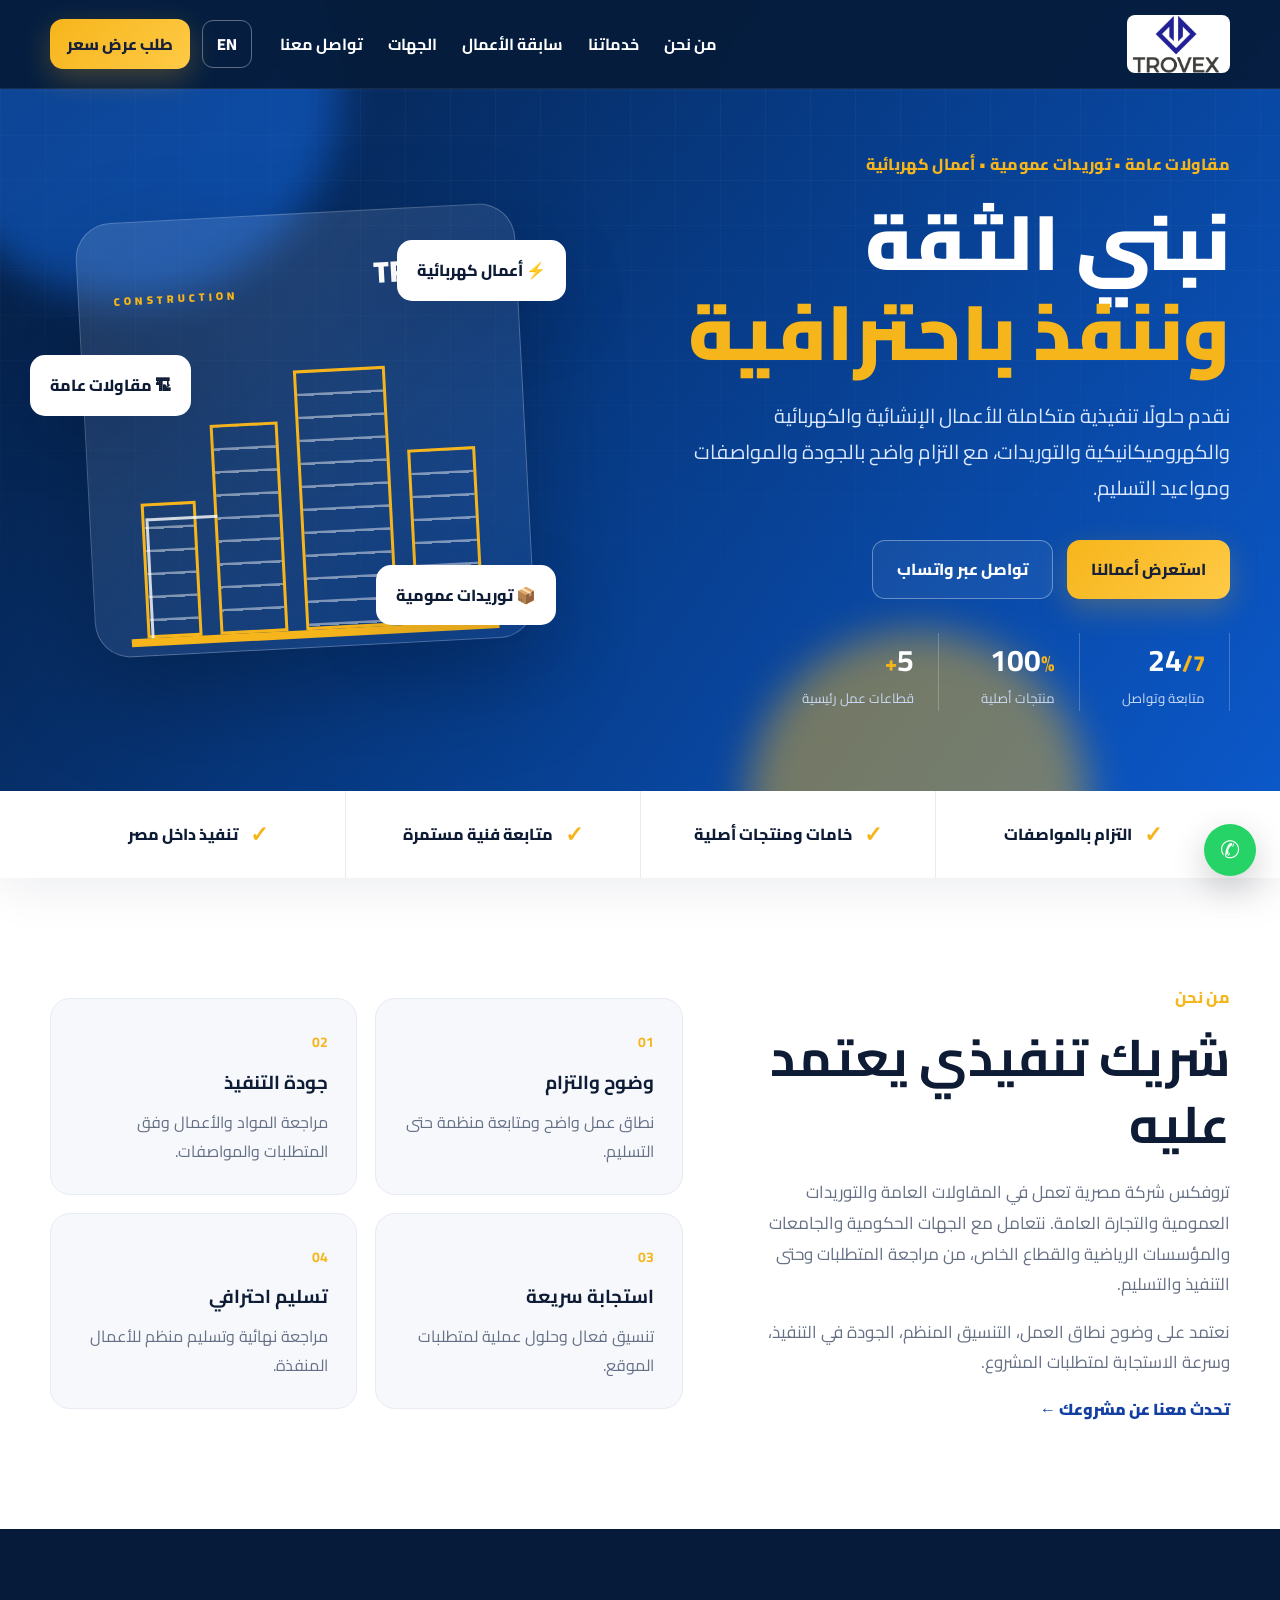
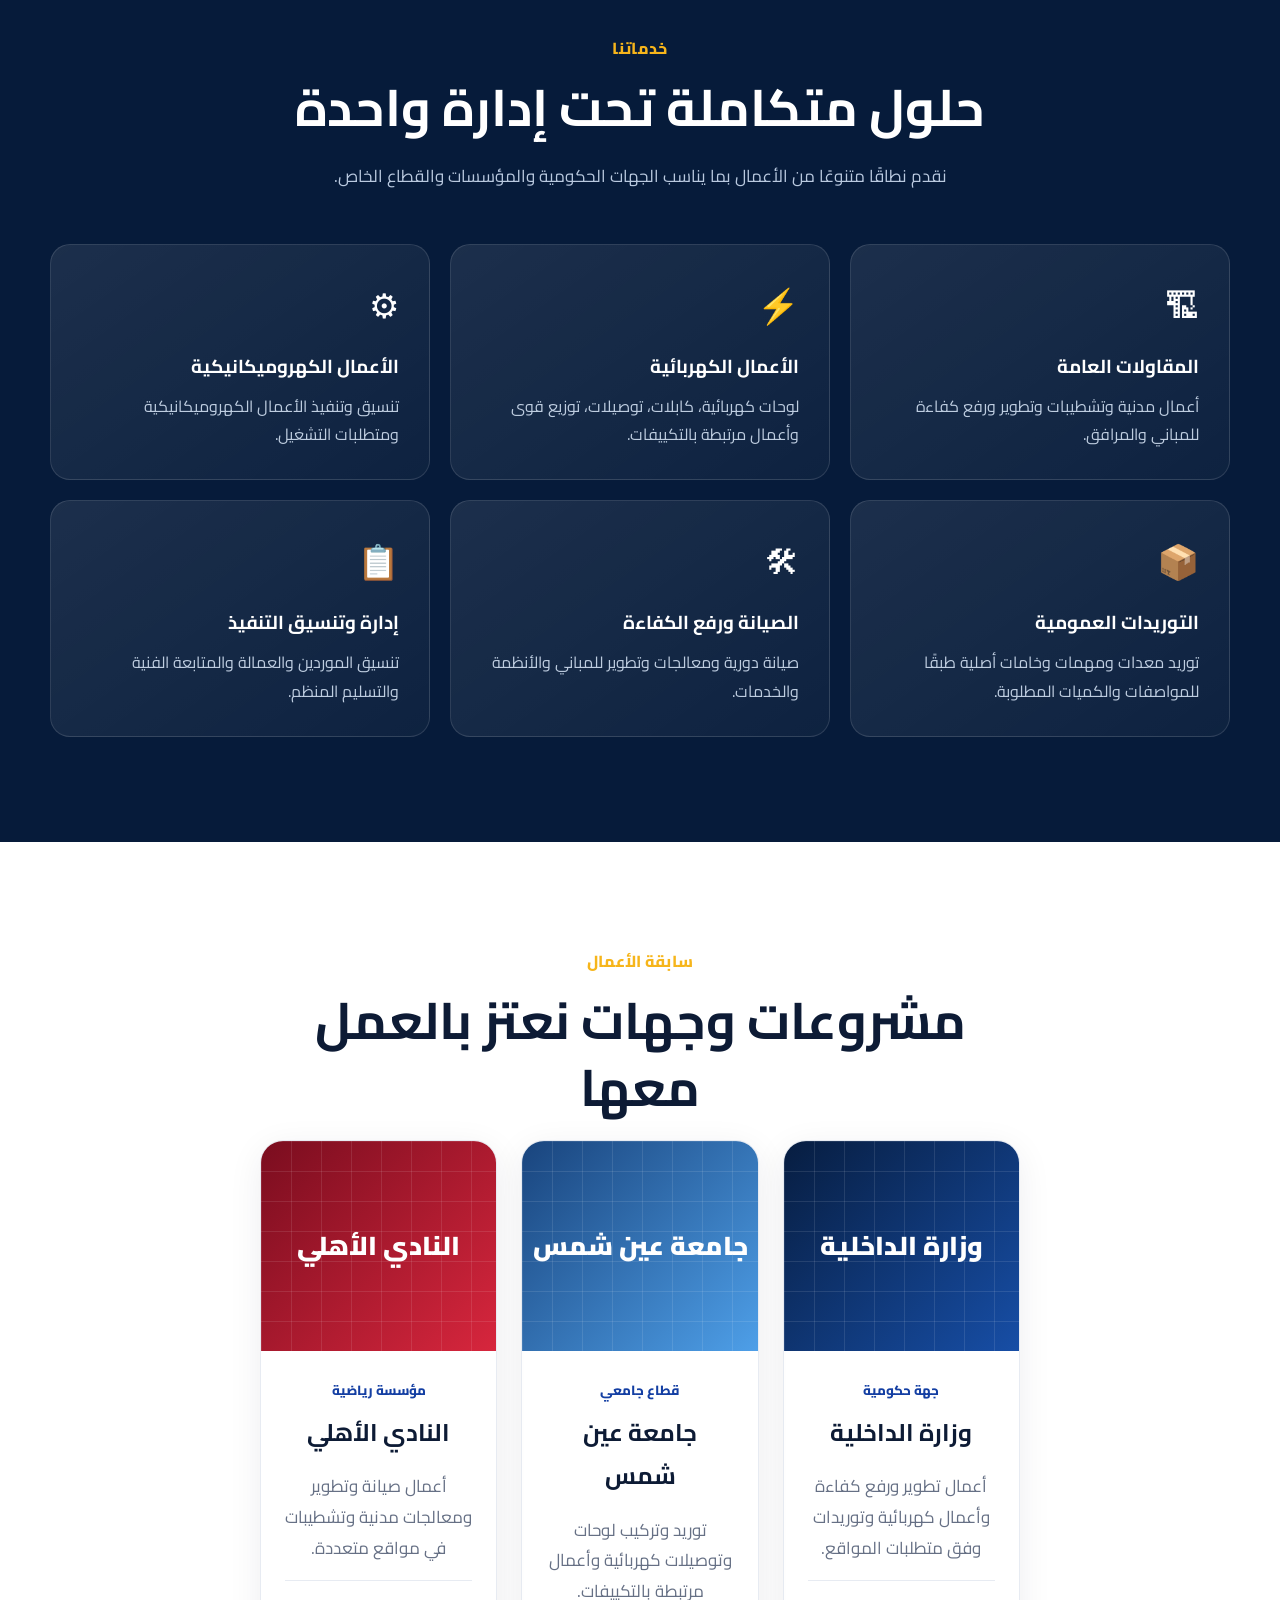
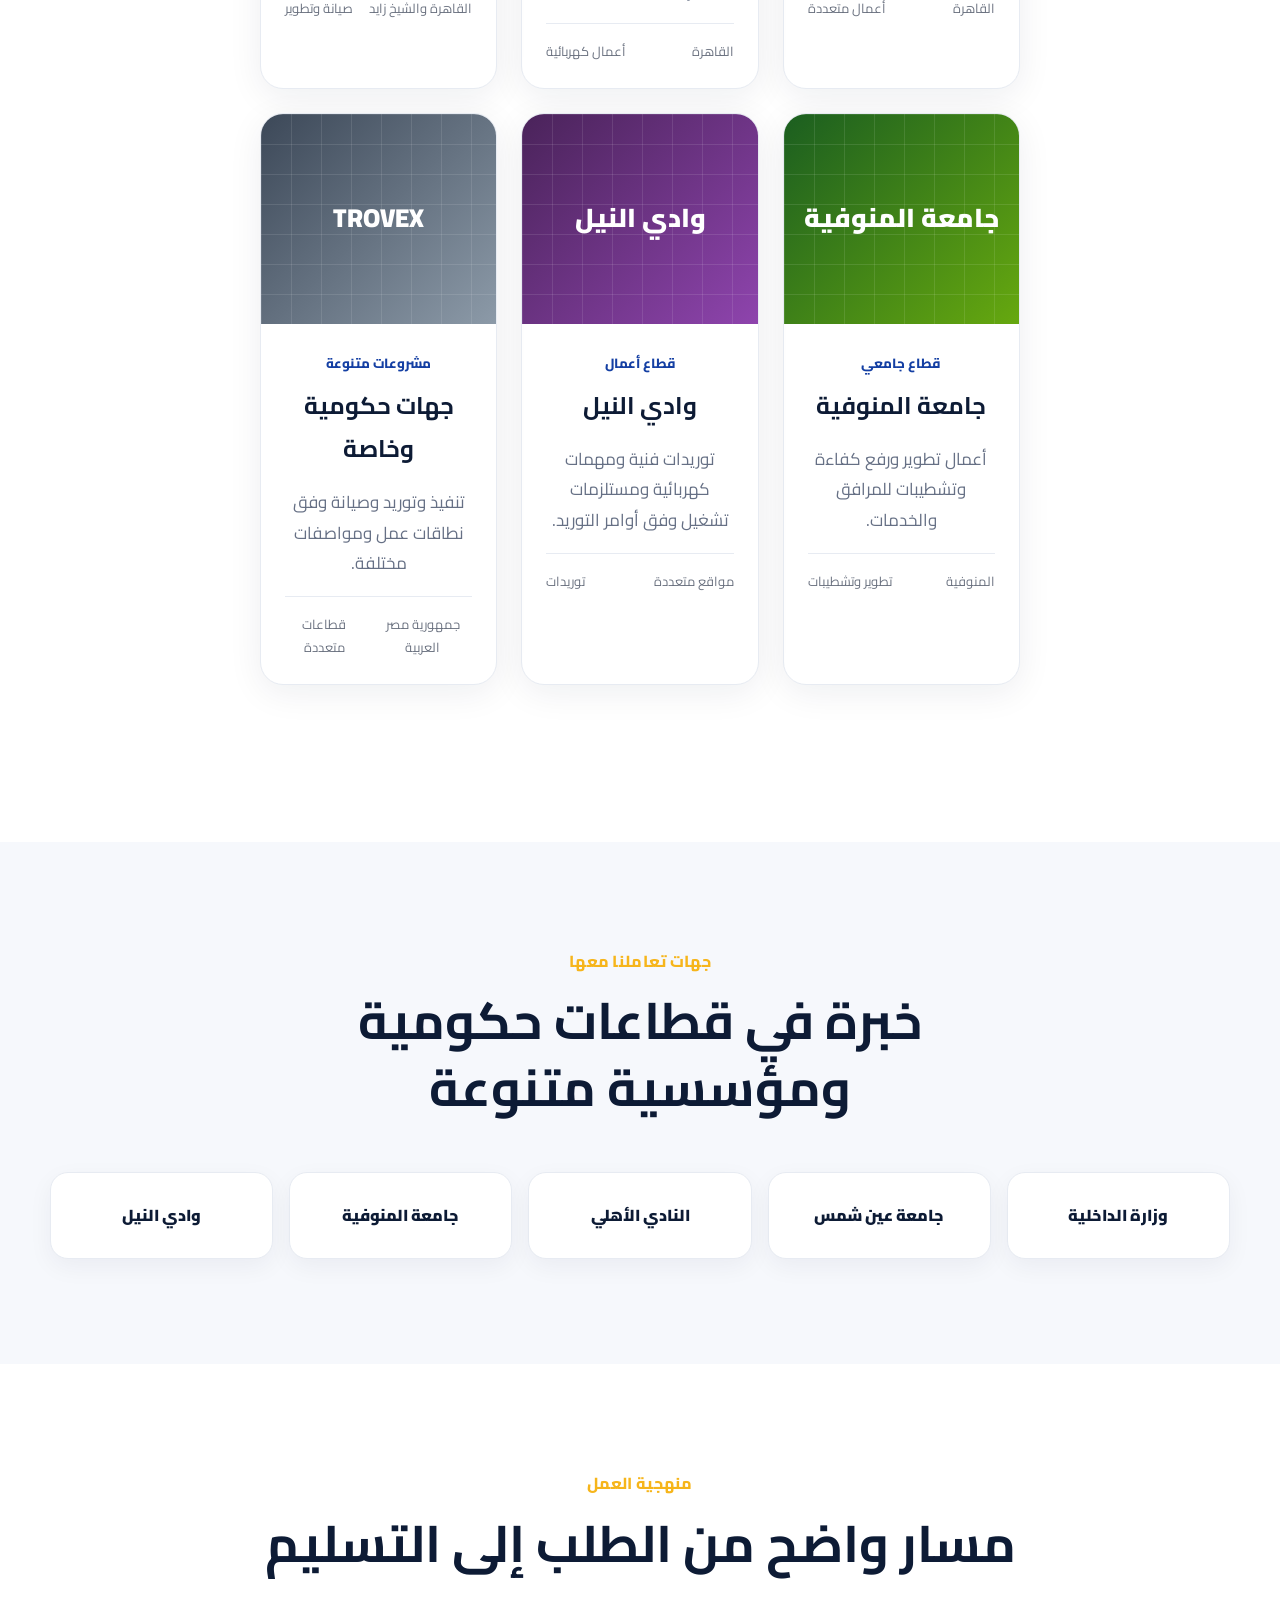
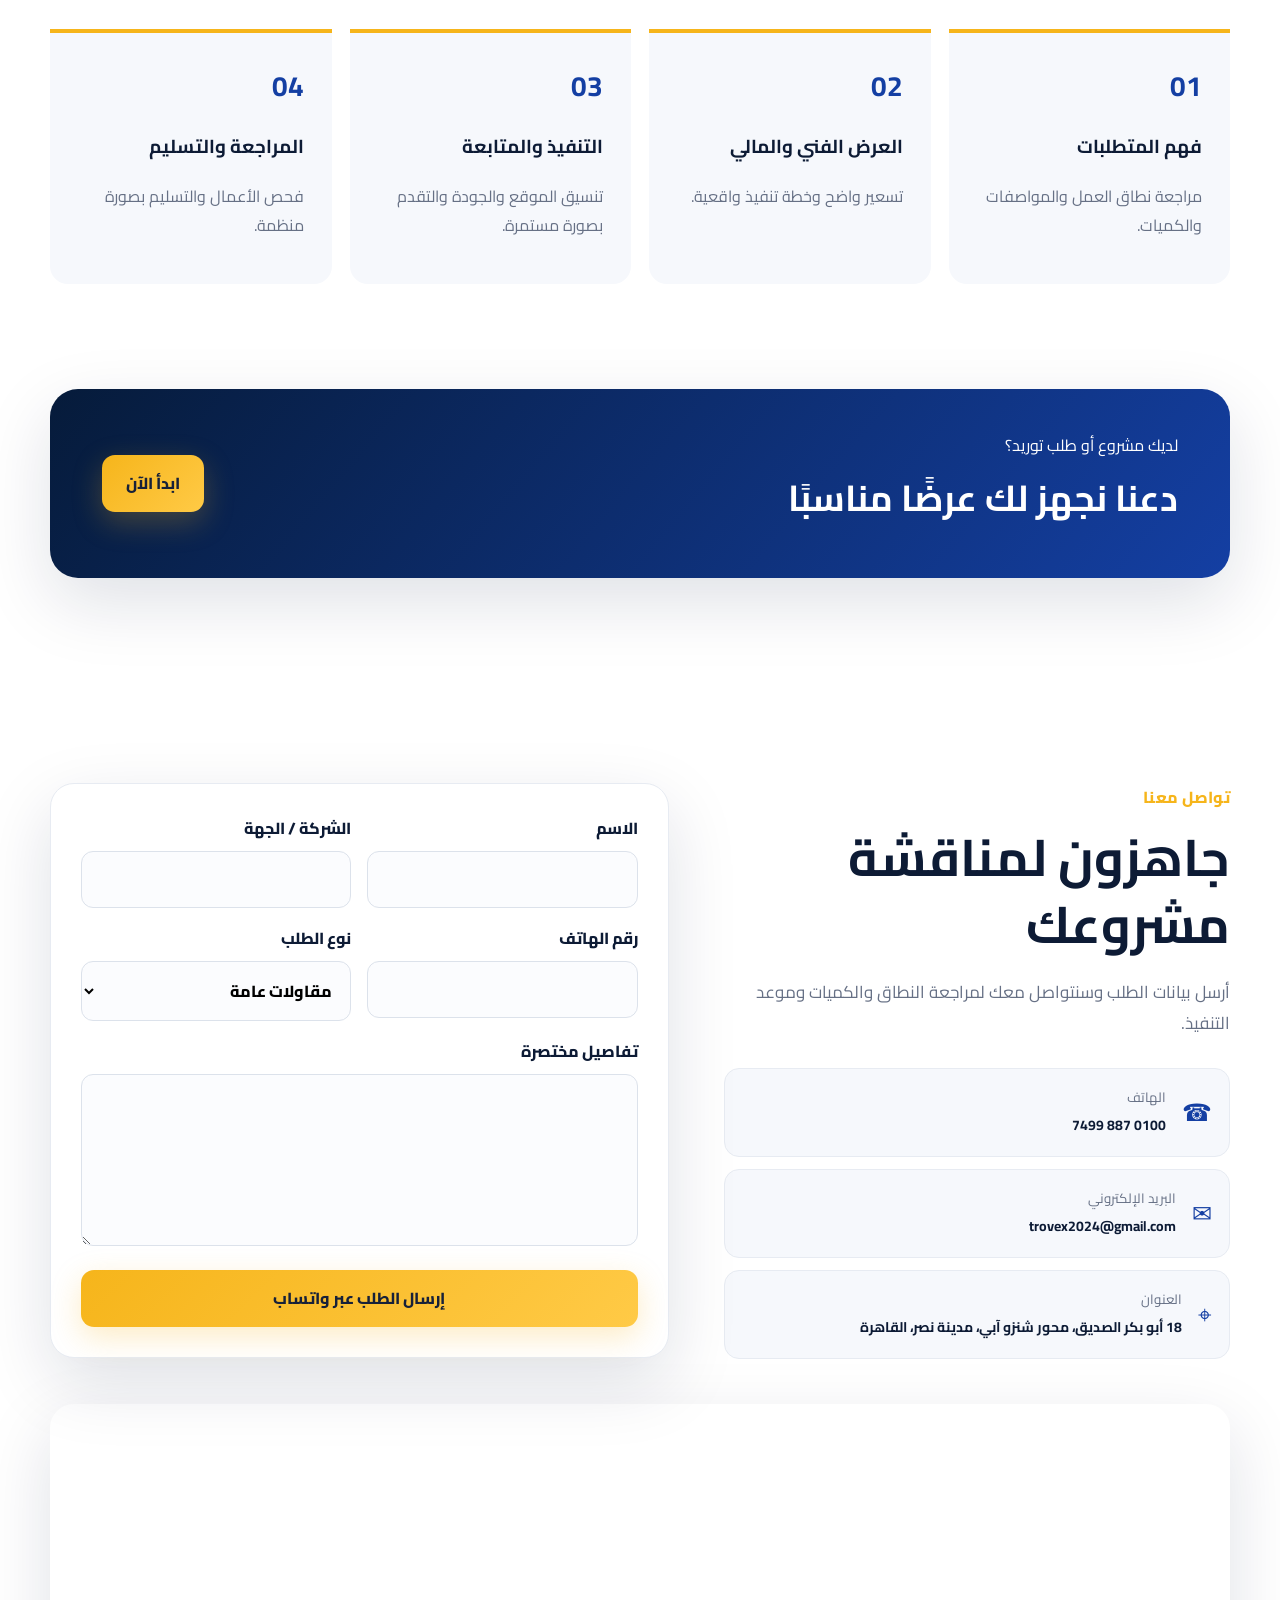
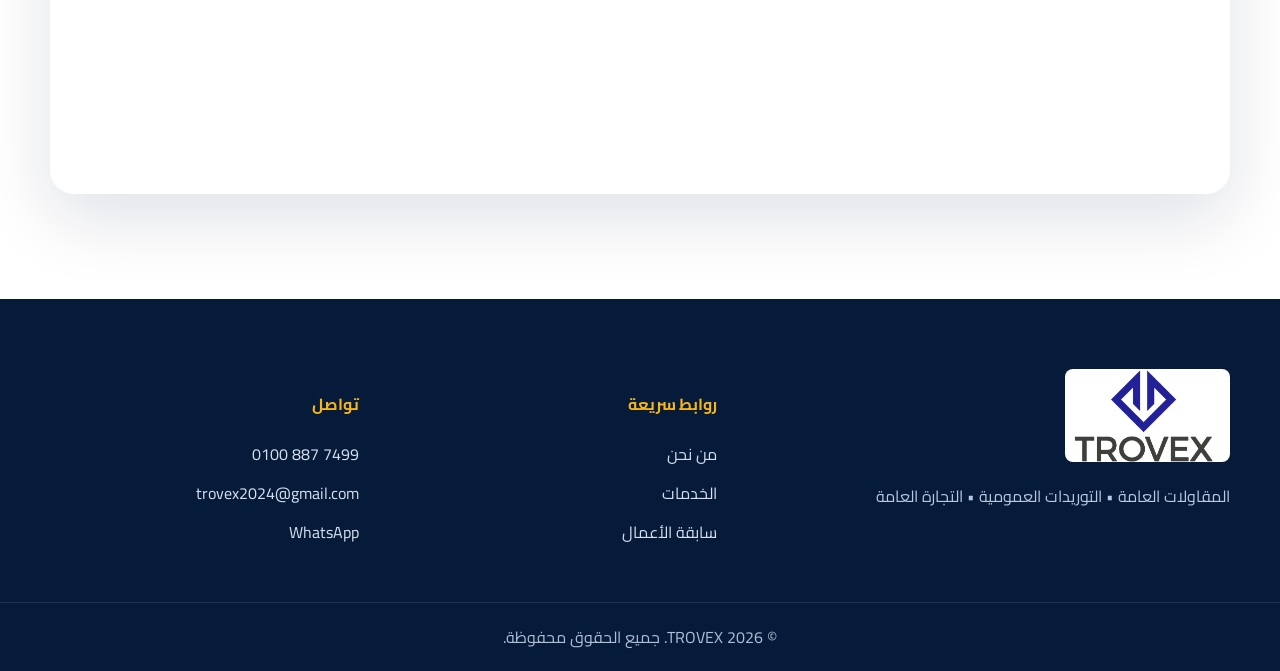
==== commit 93278ba5: "Revise TROVEX description in index.html Updated company description to reflect accurate name and det" ====
--- a/index.html
+++ b/index.html
@@ -165,7 +165,7 @@
         <div class="section-copy reveal">
           <span class="section-label" data-ar="من نحن" data-en="About TROVEX">من نحن</span>
           <h2 data-ar="شريك تنفيذي يعتمد عليه" data-en="A reliable delivery partner">شريك تنفيذي يعتمد عليه</h2>
-          <p data-ar="TROVEX شركة مصرية تعمل في المقاولات العامة والتوريدات العمومية والتجارة العامة. نتعامل مع الجهات الحكومية والجامعات والمؤسسات الرياضية والقطاع الخاص، من مراجعة المتطلبات وحتى التنفيذ والتسليم." data-en="TROVEX is an Egyptian company operating in general contracting, general supplies and trading. We serve public entities, universities, sports institutions and private-sector clients from requirement review through execution and handover.">TROVEX شركة مصرية تعمل في المقاولات العامة والتوريدات العمومية والتجارة العامة. نتعامل مع الجهات الحكومية والجامعات والمؤسسات الرياضية والقطاع الخاص، من مراجعة المتطلبات وحتى التنفيذ والتسليم.</p>
+          <p data-ar="تروفكس شركة مصرية تعمل في المقاولات العامة والتوريدات العمومية والتجارة العامة. نتعامل مع الجهات الحكومية والجامعات والمؤسسات الرياضية والقطاع الخاص، من مراجعة المتطلبات وحتى التنفيذ والتسليم." data-en="TROVEX is an Egyptian company operating in general contracting, general supplies and trading. We serve public entities, universities, sports institutions and private-sector clients from requirement review through execution and handover.">TROVEX شركة مصرية تعمل في المقاولات العامة والتوريدات العمومية والتجارة العامة. نتعامل مع الجهات الحكومية والجامعات والمؤسسات الرياضية والقطاع الخاص، من مراجعة المتطلبات وحتى التنفيذ والتسليم.</p>
           <p data-ar="نعتمد على وضوح نطاق العمل، التنسيق المنظم، الجودة في التنفيذ، وسرعة الاستجابة لمتطلبات المشروع." data-en="Our approach is built on clear scope, organized coordination, execution quality and fast response to project requirements.">نعتمد على وضوح نطاق العمل، التنسيق المنظم، الجودة في التنفيذ، وسرعة الاستجابة لمتطلبات المشروع.</p>
           <a class="text-link" href="#contact" data-ar="تحدث معنا عن مشروعك ←" data-en="Discuss your project with us →">تحدث معنا عن مشروعك ←</a>
         </div>
@@ -203,8 +203,7 @@
         <div class="section-heading reveal">
           <span class="section-label" data-ar="سابقة الأعمال" data-en="Selected Experience">سابقة الأعمال</span>
           <h2 data-ar="مشروعات وجهات نعتز بالعمل معها" data-en="Clients and projects we are proud to support">مشروعات وجهات نعتز بالعمل معها</h2>
-          <p data-ar="يتم عرض أسماء الجهات ونطاق الأعمال فقط، دون نشر العقود أو المستندات الداخلية." data-en="Only client names and project scopes are presented, without publishing contracts or internal documents.">يتم عرض أسماء الجهات ونطاق الأعمال فقط، دون نشر العقود أو المستندات الداخلية.</p>
-        </div>
+         
 
         <div class="projects-grid">
           <article class="project-card reveal">
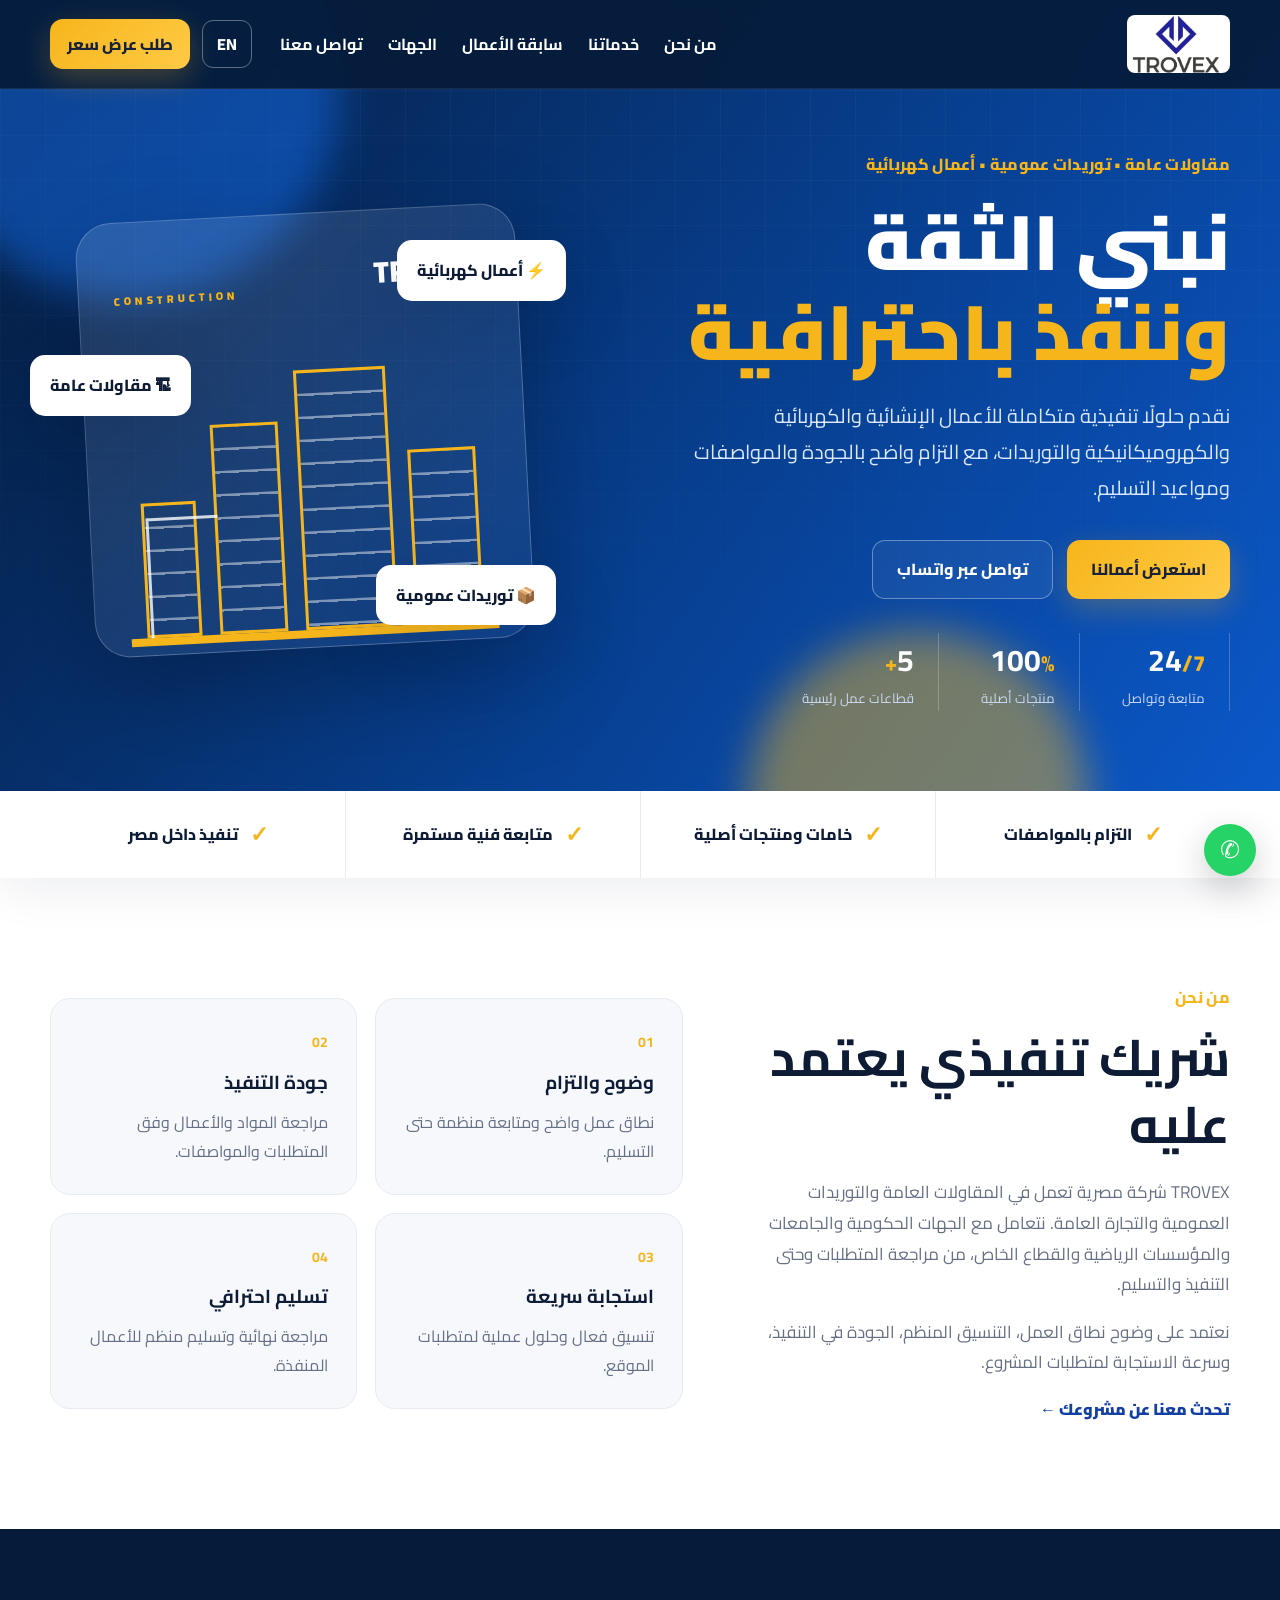
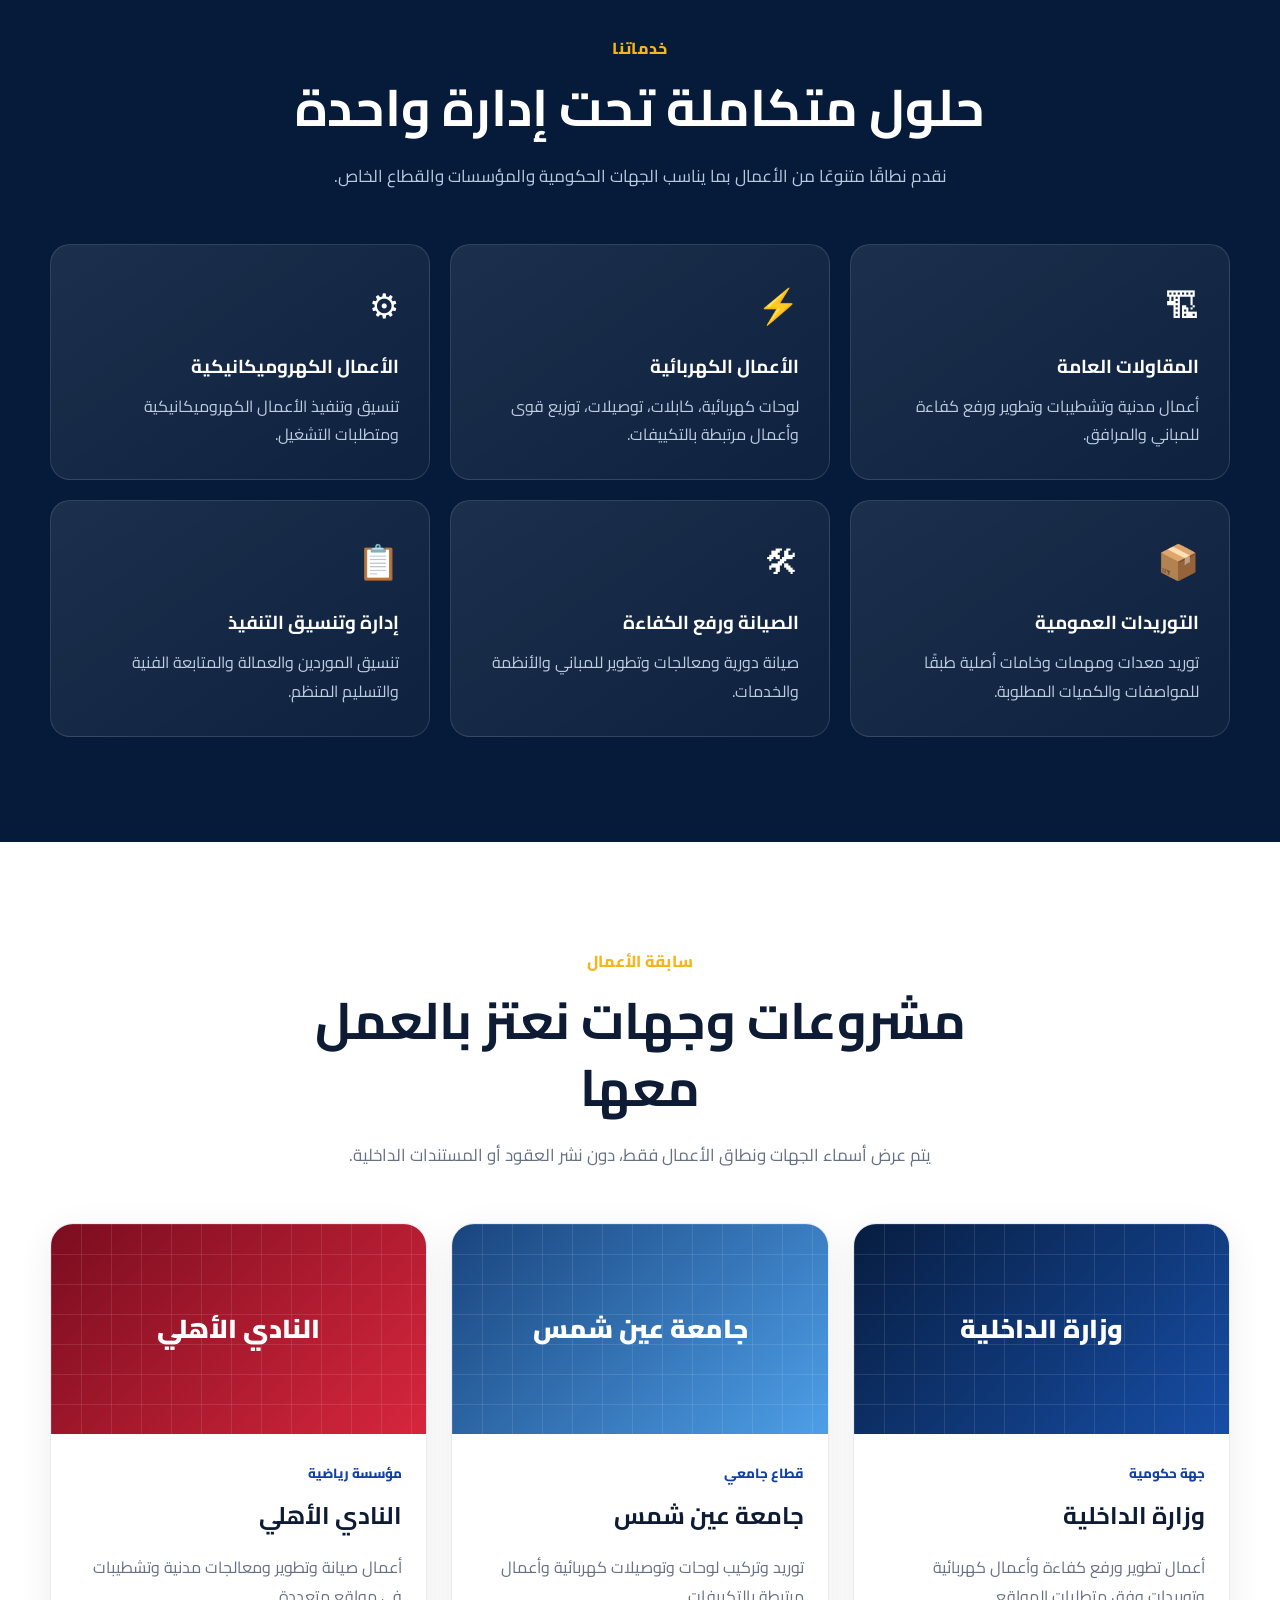
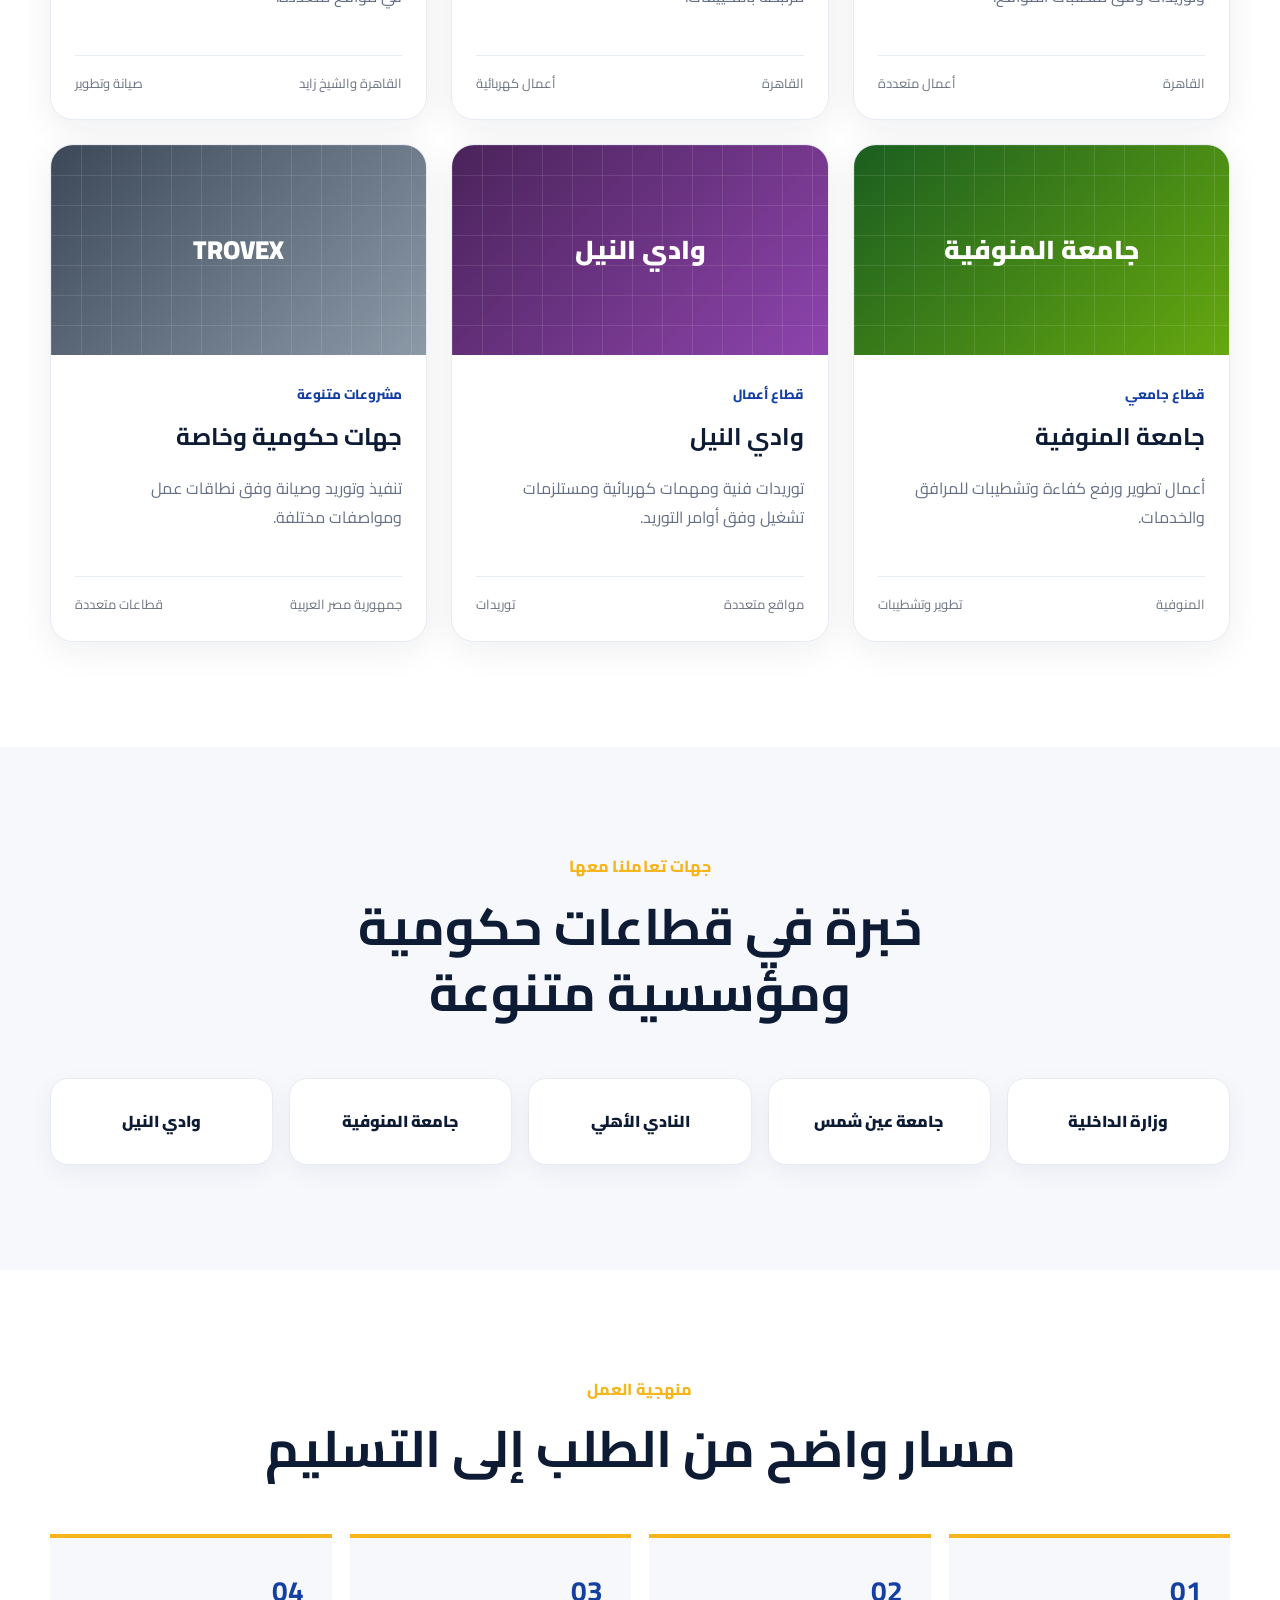
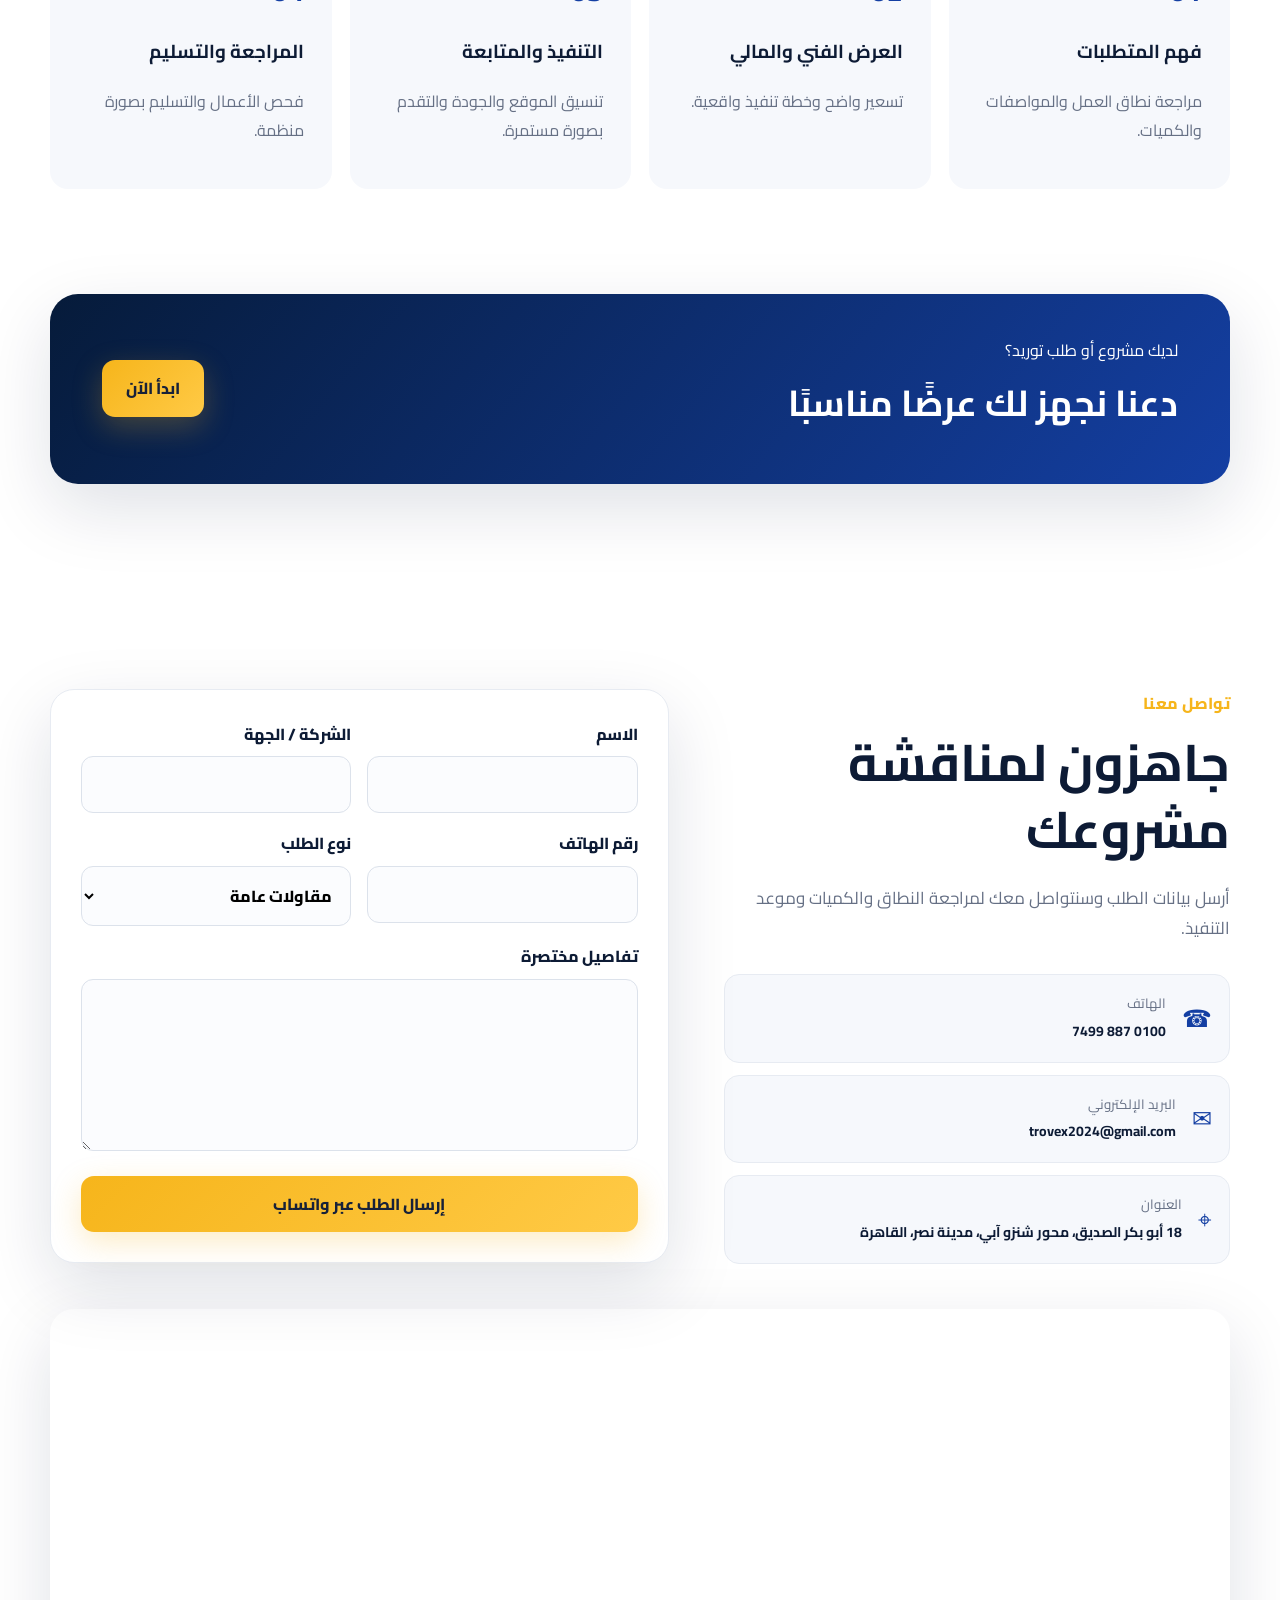
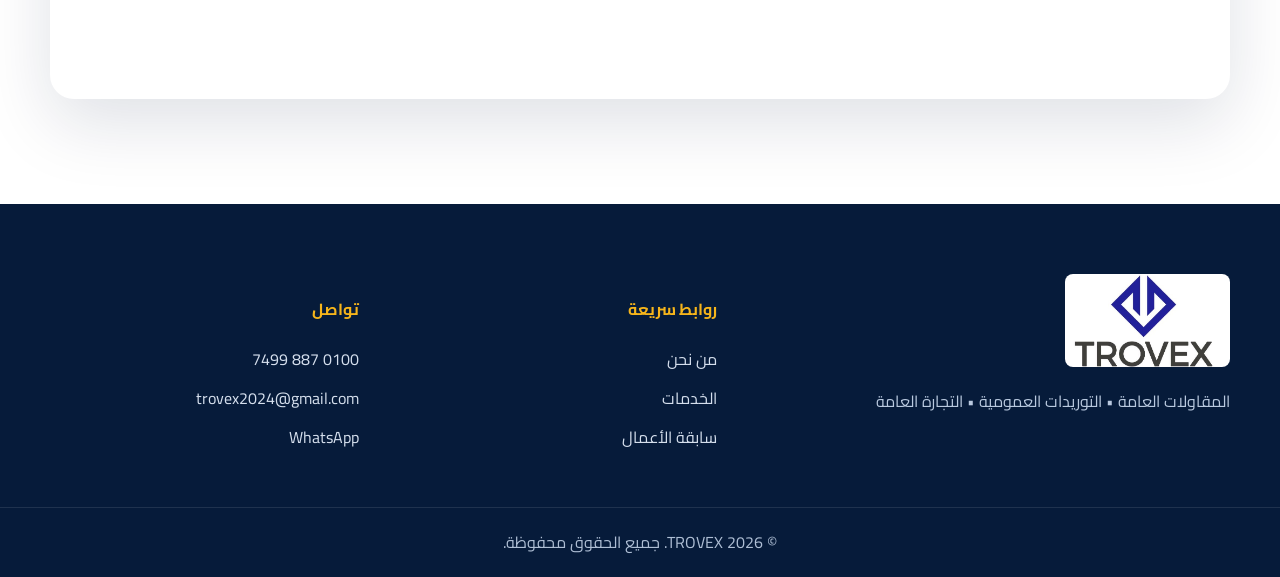
==== commit b9e3ef25: "Add files via upload" ====
--- a/index.html
+++ b/index.html
@@ -1,19 +1,10 @@
 <!doctype html>
 <html lang="ar" dir="rtl">
 <head>
-<!-- Google tag (gtag.js) -->
-<script async src="https://www.googletagmanager.com/gtag/js?id=G-RHJ2VDR4ZQ"></script>
-<script>
-  window.dataLayer = window.dataLayer || [];
-  function gtag(){dataLayer.push(arguments);}
-  gtag('js', new Date());
-
-  gtag('config', 'G-RHJ2VDR4ZQ');
-</script>
   <meta charset="utf-8">
   <meta name="viewport" content="width=device-width,initial-scale=1">
   <title>TROVEX Construction | مقاولات عامة وتوريدات وأعمال كهربائية في مصر</title>
-  <meta name="description" content="تروفكس شركة مصرية متخصصة في المقاولات العامة، التوريدات العمومية، الأعمال الكهربائية والكهروميكانيكية، الصيانة ورفع الكفاءة في القاهرة وجميع أنحاء مصر.">
+  <meta name="description" content="TROVEX شركة مصرية متخصصة في المقاولات العامة، التوريدات العمومية، الأعمال الكهربائية والكهروميكانيكية، الصيانة ورفع الكفاءة في القاهرة وجميع أنحاء مصر.">
   <meta name="keywords" content="TROVEX, تروفكس, Trovex Construction, مقاولات عامة مصر, توريدات عمومية, أعمال كهربائية, لوحات كهرباء, صيانة ورفع كفاءة, شركة مقاولات القاهرة">
   <meta name="author" content="TROVEX Construction">
   <meta name="robots" content="index,follow,max-image-preview:large,max-snippet:-1,max-video-preview:-1">
@@ -165,7 +156,7 @@
         <div class="section-copy reveal">
           <span class="section-label" data-ar="من نحن" data-en="About TROVEX">من نحن</span>
           <h2 data-ar="شريك تنفيذي يعتمد عليه" data-en="A reliable delivery partner">شريك تنفيذي يعتمد عليه</h2>
-          <p data-ar="تروفكس شركة مصرية تعمل في المقاولات العامة والتوريدات العمومية والتجارة العامة. نتعامل مع الجهات الحكومية والجامعات والمؤسسات الرياضية والقطاع الخاص، من مراجعة المتطلبات وحتى التنفيذ والتسليم." data-en="TROVEX is an Egyptian company operating in general contracting, general supplies and trading. We serve public entities, universities, sports institutions and private-sector clients from requirement review through execution and handover.">TROVEX شركة مصرية تعمل في المقاولات العامة والتوريدات العمومية والتجارة العامة. نتعامل مع الجهات الحكومية والجامعات والمؤسسات الرياضية والقطاع الخاص، من مراجعة المتطلبات وحتى التنفيذ والتسليم.</p>
+          <p data-ar="TROVEX شركة مصرية تعمل في المقاولات العامة والتوريدات العمومية والتجارة العامة. نتعامل مع الجهات الحكومية والجامعات والمؤسسات الرياضية والقطاع الخاص، من مراجعة المتطلبات وحتى التنفيذ والتسليم." data-en="TROVEX is an Egyptian company operating in general contracting, general supplies and trading. We serve public entities, universities, sports institutions and private-sector clients from requirement review through execution and handover.">TROVEX شركة مصرية تعمل في المقاولات العامة والتوريدات العمومية والتجارة العامة. نتعامل مع الجهات الحكومية والجامعات والمؤسسات الرياضية والقطاع الخاص، من مراجعة المتطلبات وحتى التنفيذ والتسليم.</p>
           <p data-ar="نعتمد على وضوح نطاق العمل، التنسيق المنظم، الجودة في التنفيذ، وسرعة الاستجابة لمتطلبات المشروع." data-en="Our approach is built on clear scope, organized coordination, execution quality and fast response to project requirements.">نعتمد على وضوح نطاق العمل، التنسيق المنظم، الجودة في التنفيذ، وسرعة الاستجابة لمتطلبات المشروع.</p>
           <a class="text-link" href="#contact" data-ar="تحدث معنا عن مشروعك ←" data-en="Discuss your project with us →">تحدث معنا عن مشروعك ←</a>
         </div>
@@ -203,7 +194,8 @@
         <div class="section-heading reveal">
           <span class="section-label" data-ar="سابقة الأعمال" data-en="Selected Experience">سابقة الأعمال</span>
           <h2 data-ar="مشروعات وجهات نعتز بالعمل معها" data-en="Clients and projects we are proud to support">مشروعات وجهات نعتز بالعمل معها</h2>
-         
+          <p data-ar="يتم عرض أسماء الجهات ونطاق الأعمال فقط، دون نشر العقود أو المستندات الداخلية." data-en="Only client names and project scopes are presented, without publishing contracts or internal documents.">يتم عرض أسماء الجهات ونطاق الأعمال فقط، دون نشر العقود أو المستندات الداخلية.</p>
+        </div>
 
         <div class="projects-grid">
           <article class="project-card reveal">
@@ -320,9 +312,7 @@
         <p data-ar="المقاولات العامة • التوريدات العمومية • التجارة العامة" data-en="General Contracting • General Supplies • General Trading">المقاولات العامة • التوريدات العمومية • التجارة العامة</p>
       </div>
       <div><h4 data-ar="روابط سريعة" data-en="Quick Links">روابط سريعة</h4><a href="#about" data-ar="من نحن" data-en="About">من نحن</a><a href="#services" data-ar="الخدمات" data-en="Services">الخدمات</a><a href="#projects" data-ar="سابقة الأعمال" data-en="Projects">سابقة الأعمال</a></div>
-      <div><h4 data-ar="تواصل" data-en="Contact">تواصل</h4><a href="tel:+201008877499">
-    <span dir="ltr">0100 887 7499</span>
-</a><a href="mailto:trovex2024@gmail.com">trovex2024@gmail.com</a><a href="https://wa.me/201008877499" target="_blank" rel="noopener">WhatsApp</a></div>
+      <div><h4 data-ar="تواصل" data-en="Contact">تواصل</h4><a href="tel:+201008877499">0100 887 7499</a><a href="mailto:trovex2024@gmail.com">trovex2024@gmail.com</a><a href="https://wa.me/201008877499" target="_blank" rel="noopener">WhatsApp</a></div>
     </div>
     <div class="copyright">© <span id="year"></span> TROVEX. <span data-ar="جميع الحقوق محفوظة." data-en="All rights reserved.">جميع الحقوق محفوظة.</span></div>
   </footer>
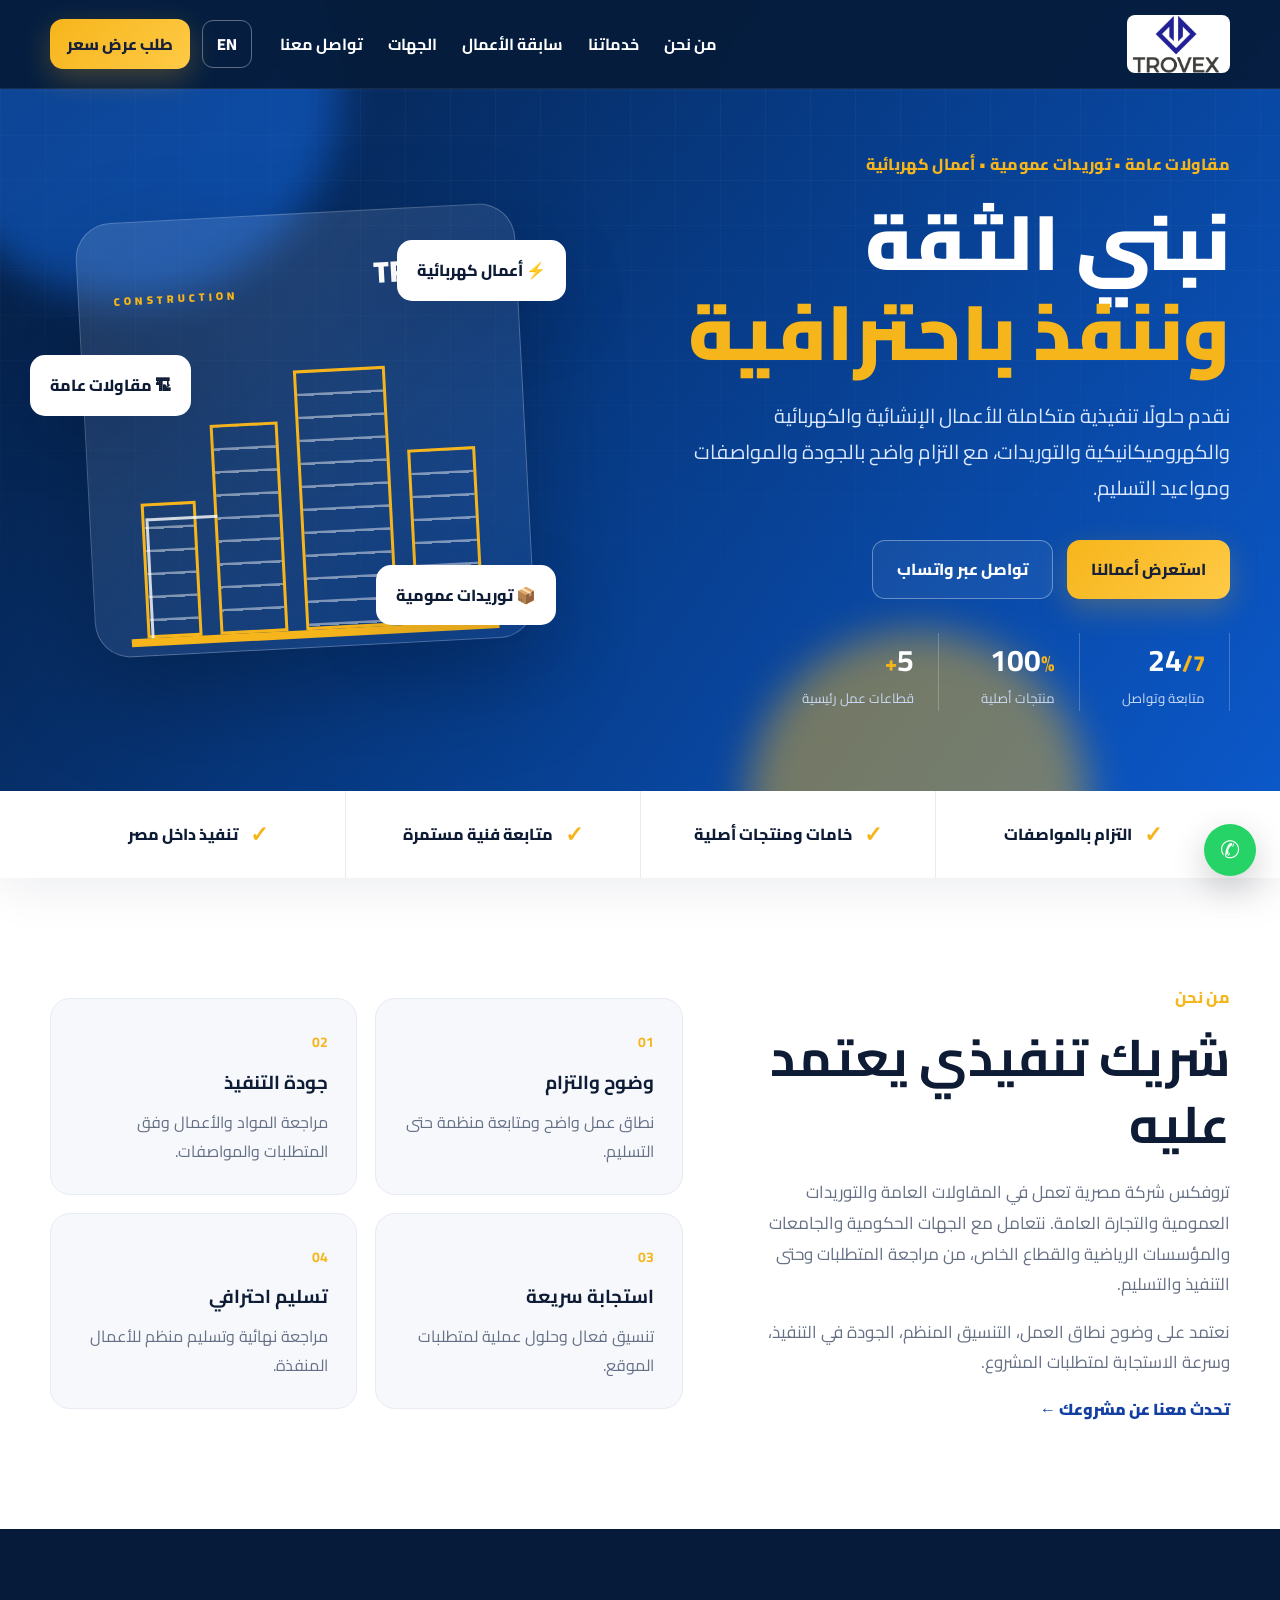
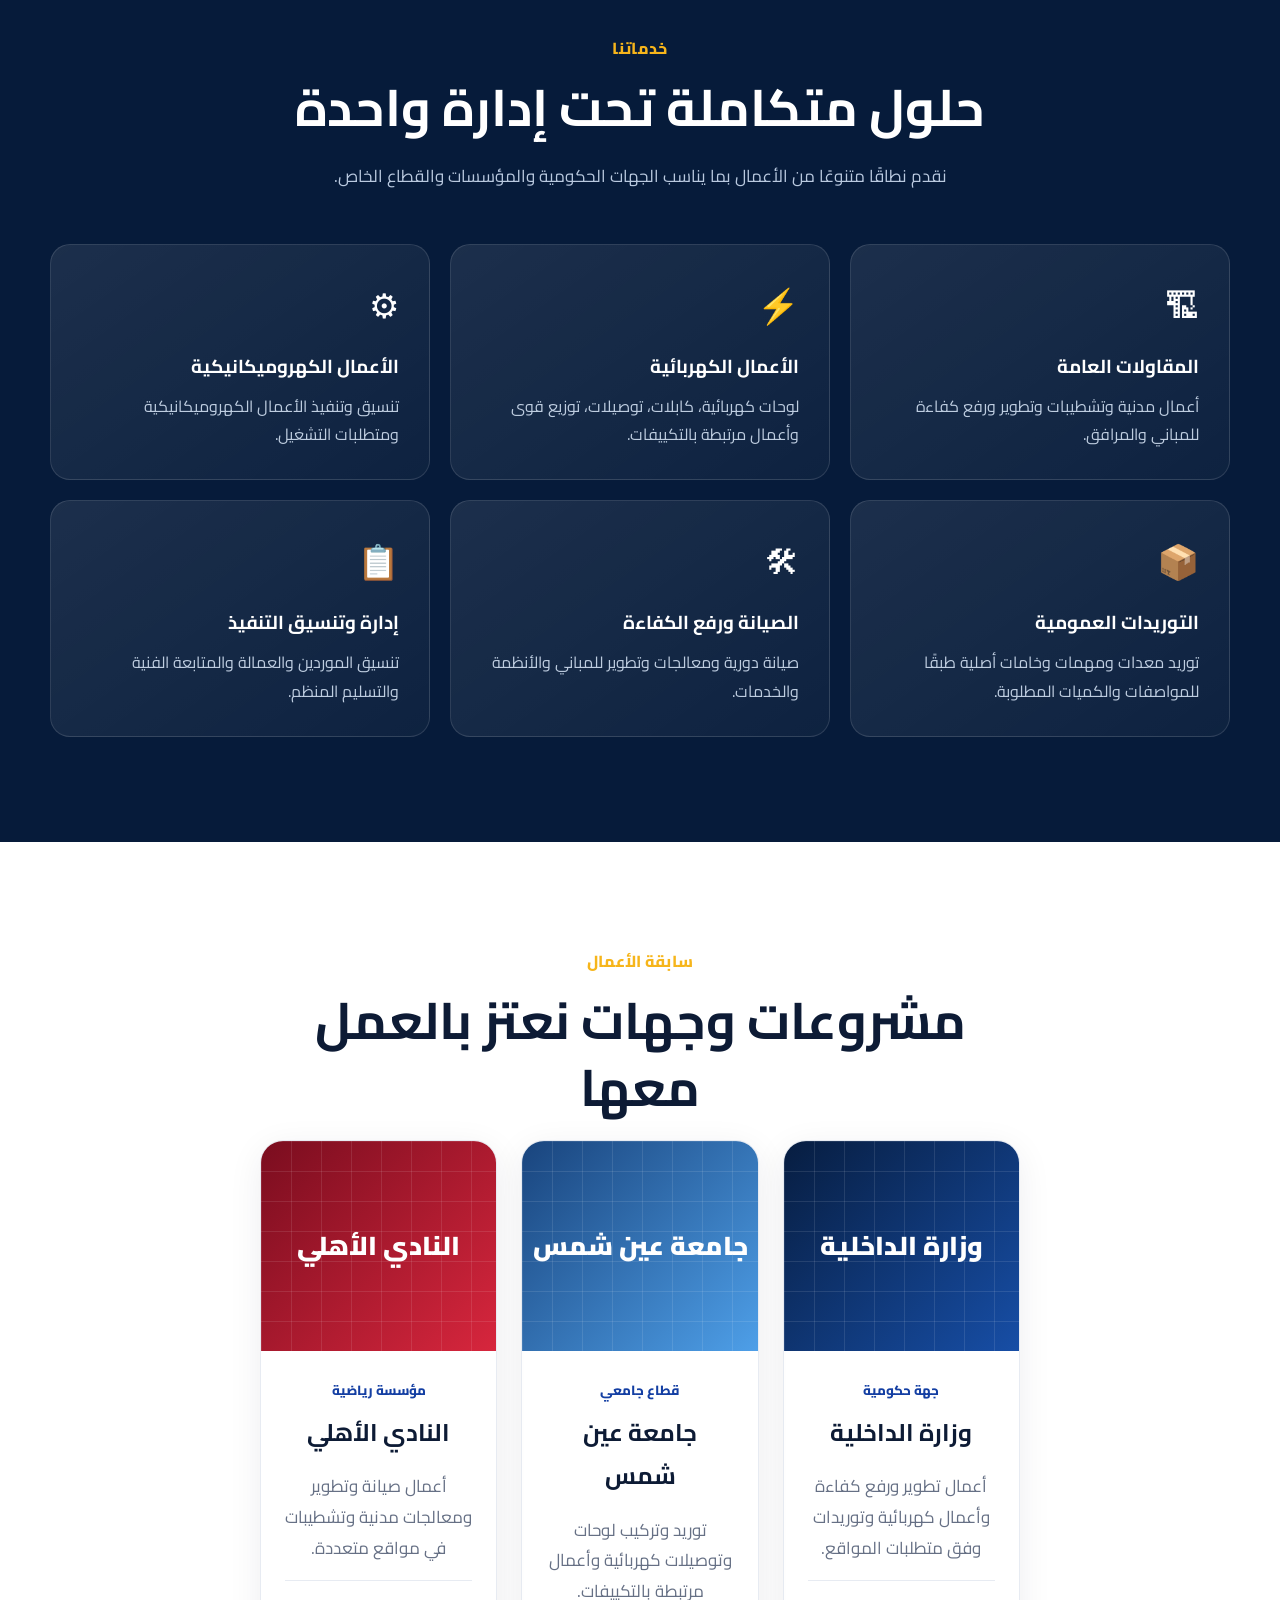
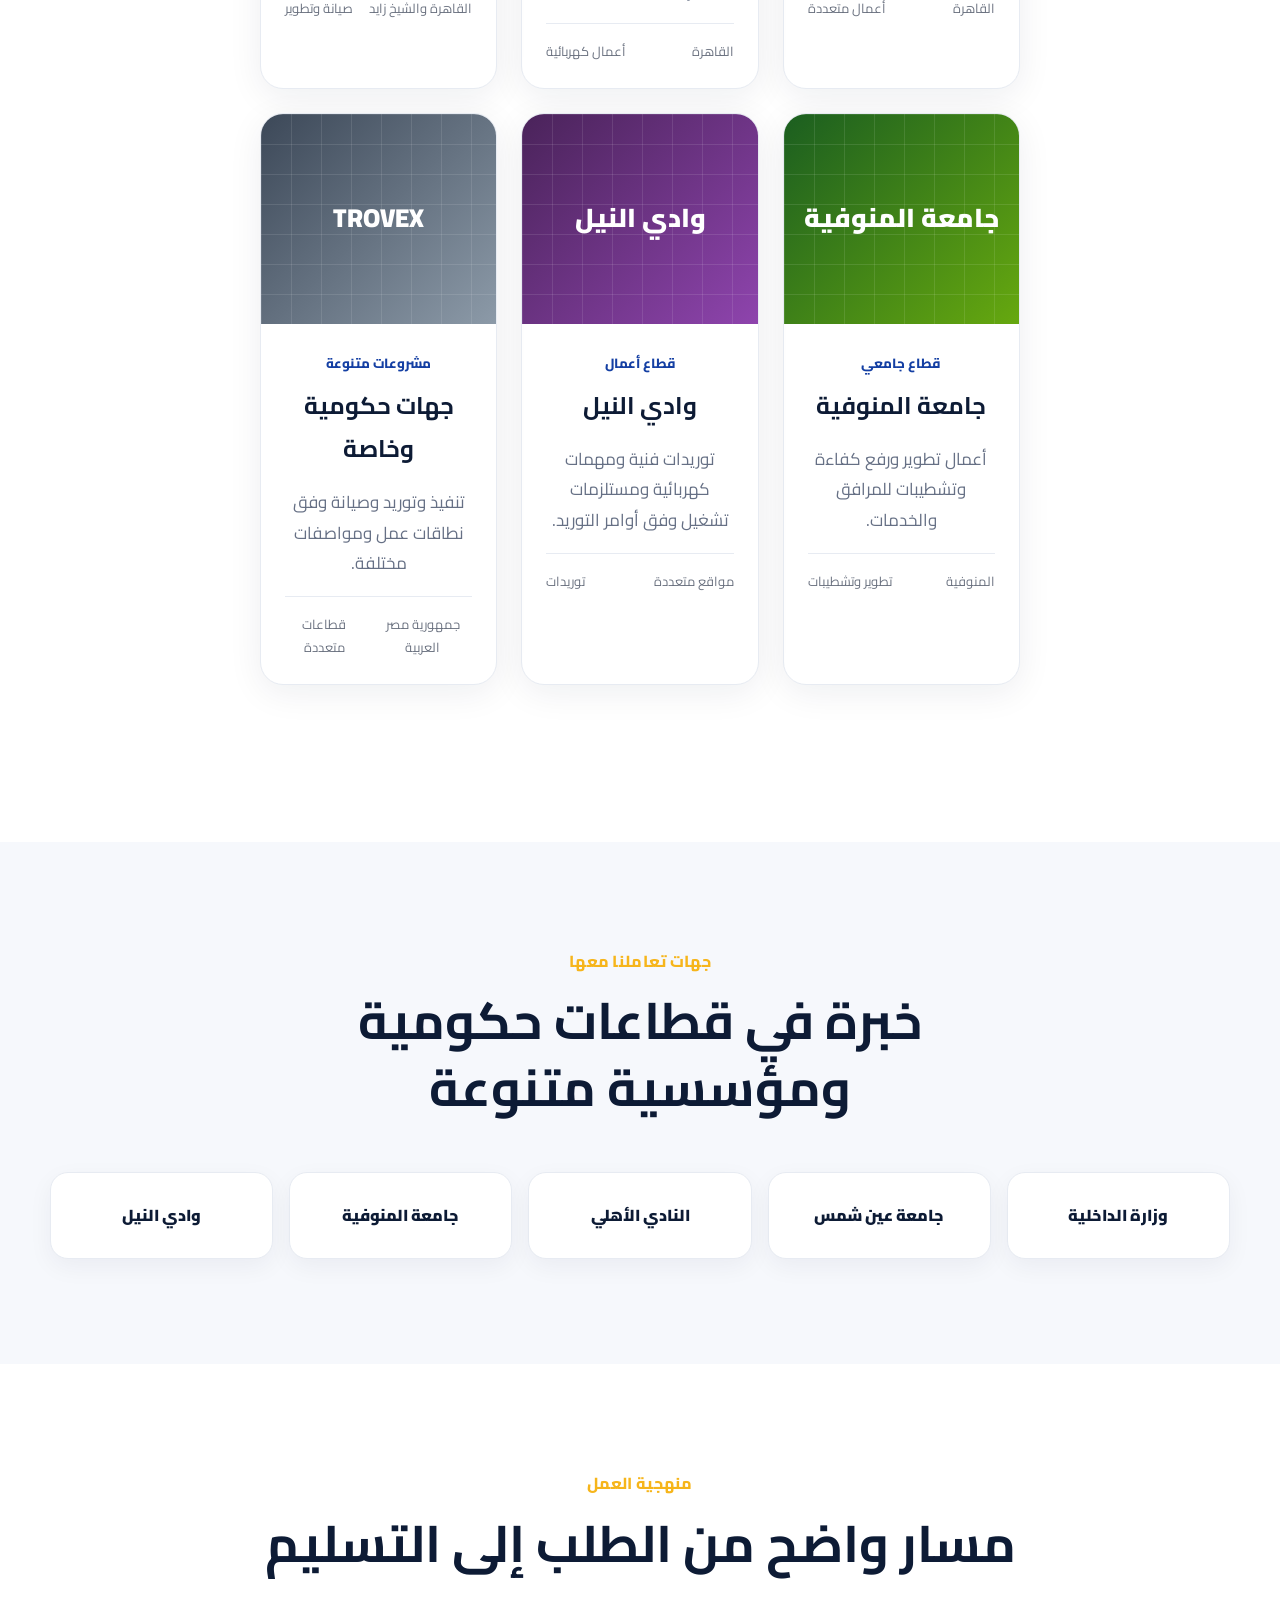
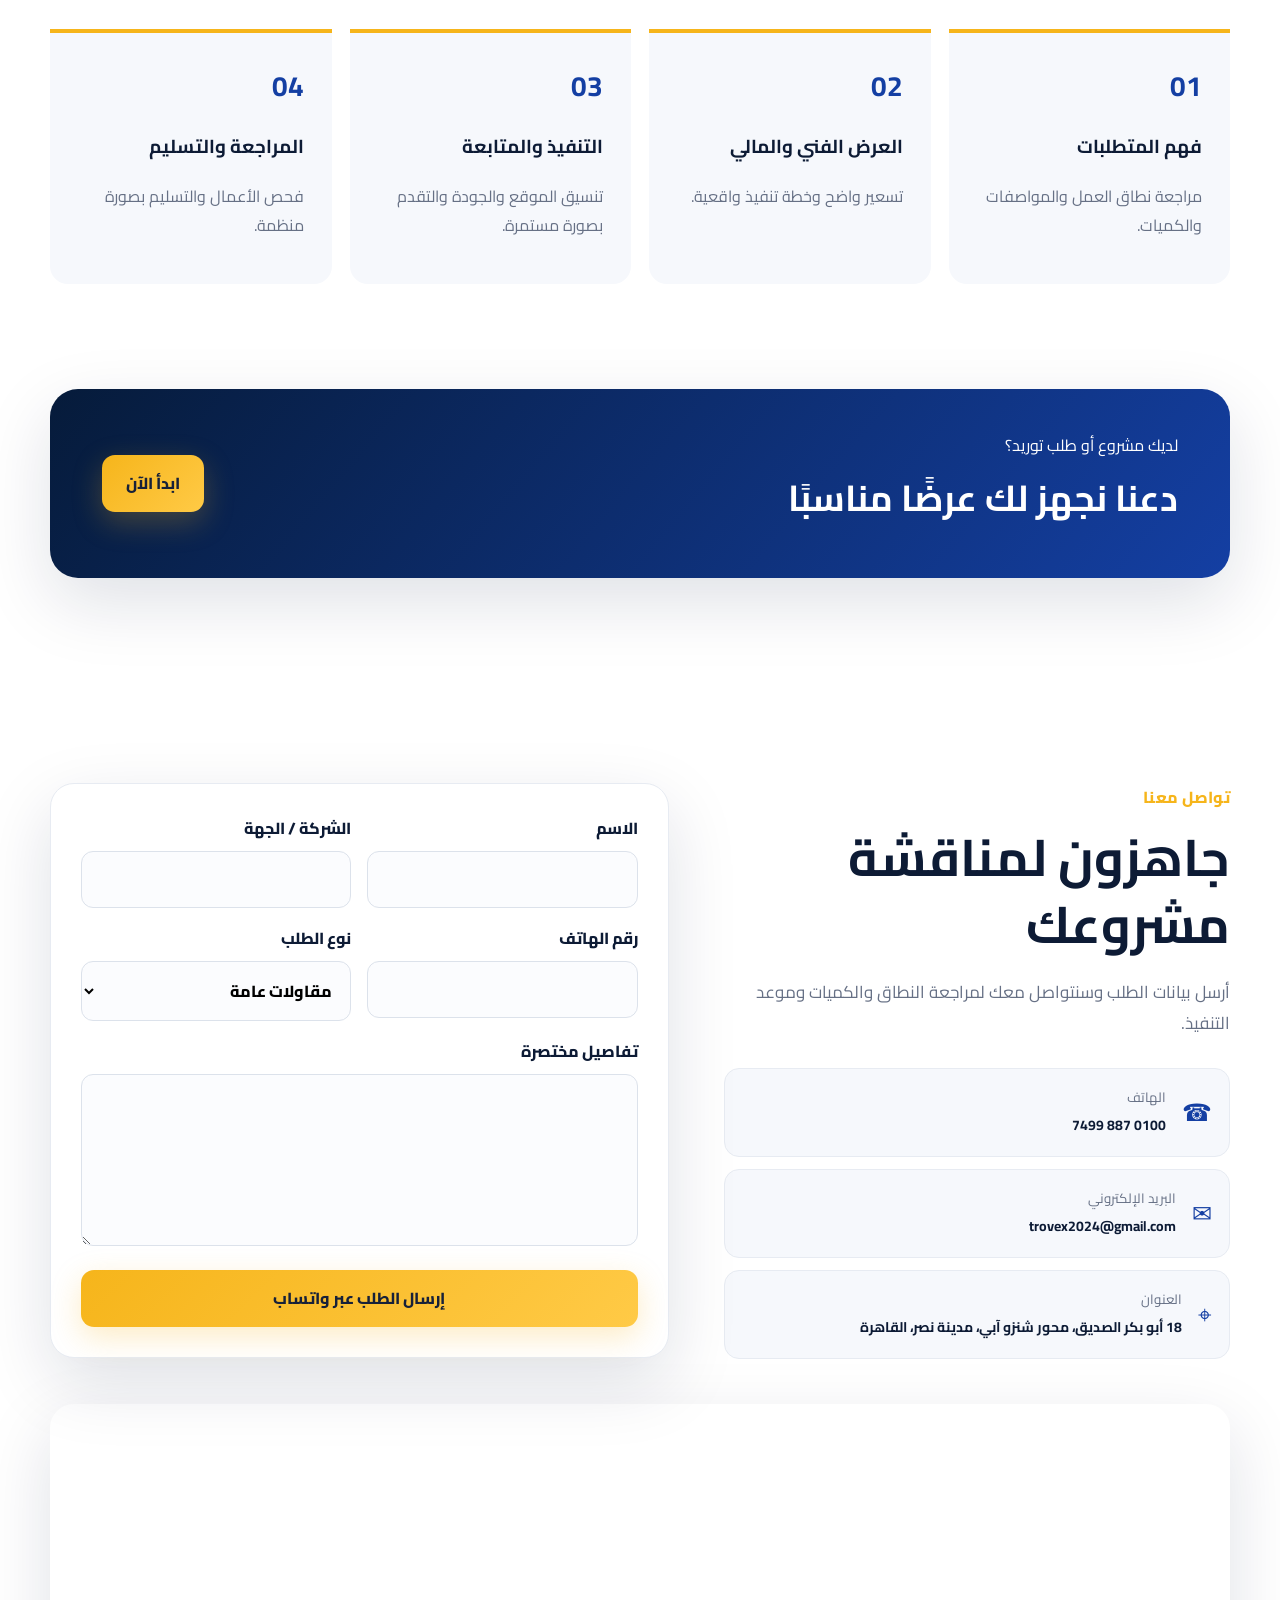
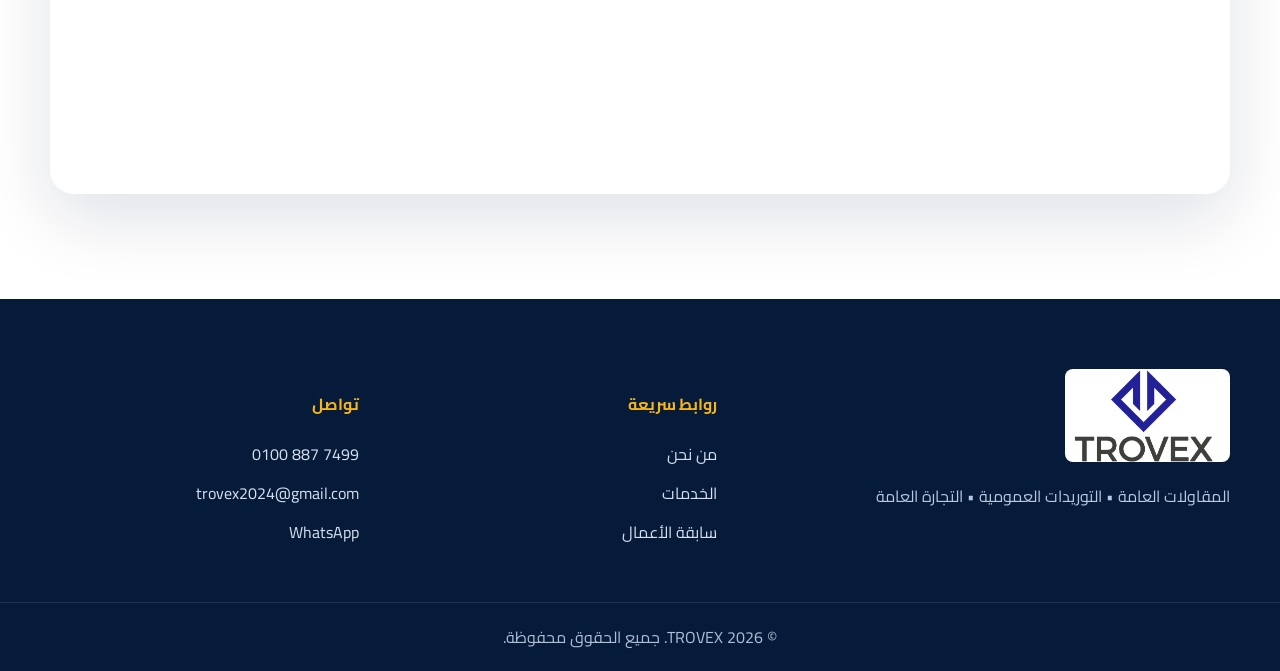
==== commit cb33faa6: "Update Arabic text in index.html" ====
--- a/index.html
+++ b/index.html
@@ -1,10 +1,19 @@
 <!doctype html>
 <html lang="ar" dir="rtl">
 <head>
+<!-- Google tag (gtag.js) -->
+<script async src="https://www.googletagmanager.com/gtag/js?id=G-RHJ2VDR4ZQ"></script>
+<script>
+  window.dataLayer = window.dataLayer || [];
+  function gtag(){dataLayer.push(arguments);}
+  gtag('js', new Date());
+
+  gtag('config', 'G-RHJ2VDR4ZQ');
+</script>
   <meta charset="utf-8">
   <meta name="viewport" content="width=device-width,initial-scale=1">
   <title>TROVEX Construction | مقاولات عامة وتوريدات وأعمال كهربائية في مصر</title>
-  <meta name="description" content="TROVEX شركة مصرية متخصصة في المقاولات العامة، التوريدات العمومية، الأعمال الكهربائية والكهروميكانيكية، الصيانة ورفع الكفاءة في القاهرة وجميع أنحاء مصر.">
+  <meta name="description" content="تروفكس شركة مصرية متخصصة في المقاولات العامة، التوريدات العمومية، الأعمال الكهربائية والكهروميكانيكية، الصيانة ورفع الكفاءة في القاهرة وجميع أنحاء مصر.">
   <meta name="keywords" content="TROVEX, تروفكس, Trovex Construction, مقاولات عامة مصر, توريدات عمومية, أعمال كهربائية, لوحات كهرباء, صيانة ورفع كفاءة, شركة مقاولات القاهرة">
   <meta name="author" content="TROVEX Construction">
   <meta name="robots" content="index,follow,max-image-preview:large,max-snippet:-1,max-video-preview:-1">
@@ -156,7 +165,7 @@
         <div class="section-copy reveal">
           <span class="section-label" data-ar="من نحن" data-en="About TROVEX">من نحن</span>
           <h2 data-ar="شريك تنفيذي يعتمد عليه" data-en="A reliable delivery partner">شريك تنفيذي يعتمد عليه</h2>
-          <p data-ar="TROVEX شركة مصرية تعمل في المقاولات العامة والتوريدات العمومية والتجارة العامة. نتعامل مع الجهات الحكومية والجامعات والمؤسسات الرياضية والقطاع الخاص، من مراجعة المتطلبات وحتى التنفيذ والتسليم." data-en="TROVEX is an Egyptian company operating in general contracting, general supplies and trading. We serve public entities, universities, sports institutions and private-sector clients from requirement review through execution and handover.">TROVEX شركة مصرية تعمل في المقاولات العامة والتوريدات العمومية والتجارة العامة. نتعامل مع الجهات الحكومية والجامعات والمؤسسات الرياضية والقطاع الخاص، من مراجعة المتطلبات وحتى التنفيذ والتسليم.</p>
+          <p data-ar="تروفكس شركة مصرية تعمل في المقاولات العامة والتوريدات العمومية والتجارة العامة. نتعامل مع الجهات الحكومية والجامعات والمؤسسات الرياضية والقطاع الخاص، من مراجعة المتطلبات وحتى التنفيذ والتسليم." data-en="TROVEX is an Egyptian company operating in general contracting, general supplies and trading. We serve public entities, universities, sports institutions and private-sector clients from requirement review through execution and handover.">TROVEX شركة مصرية تعمل في المقاولات العامة والتوريدات العمومية والتجارة العامة. نتعامل مع الجهات الحكومية والجامعات والمؤسسات الرياضية والقطاع الخاص، من مراجعة المتطلبات وحتى التنفيذ والتسليم.</p>
           <p data-ar="نعتمد على وضوح نطاق العمل، التنسيق المنظم، الجودة في التنفيذ، وسرعة الاستجابة لمتطلبات المشروع." data-en="Our approach is built on clear scope, organized coordination, execution quality and fast response to project requirements.">نعتمد على وضوح نطاق العمل، التنسيق المنظم، الجودة في التنفيذ، وسرعة الاستجابة لمتطلبات المشروع.</p>
           <a class="text-link" href="#contact" data-ar="تحدث معنا عن مشروعك ←" data-en="Discuss your project with us →">تحدث معنا عن مشروعك ←</a>
         </div>
@@ -194,8 +203,7 @@
         <div class="section-heading reveal">
           <span class="section-label" data-ar="سابقة الأعمال" data-en="Selected Experience">سابقة الأعمال</span>
           <h2 data-ar="مشروعات وجهات نعتز بالعمل معها" data-en="Clients and projects we are proud to support">مشروعات وجهات نعتز بالعمل معها</h2>
-          <p data-ar="يتم عرض أسماء الجهات ونطاق الأعمال فقط، دون نشر العقود أو المستندات الداخلية." data-en="Only client names and project scopes are presented, without publishing contracts or internal documents.">يتم عرض أسماء الجهات ونطاق الأعمال فقط، دون نشر العقود أو المستندات الداخلية.</p>
-        </div>
+         
 
         <div class="projects-grid">
           <article class="project-card reveal">
@@ -300,7 +308,14 @@
       </div>
 
       <div class="container map-wrap reveal">
-        <iframe title="TROVEX location" loading="lazy" referrerpolicy="no-referrer-when-downgrade" src="https://www.google.com/maps?q=18%20Abu%20Bakr%20El%20Seddik%20Nasr%20City%20Cairo&output=embed"></iframe>
+        <iframe
+    title="TROVEX Location"
+    loading="lazy"
+    referrerpolicy="strict-origin-when-cross-origin"
+    allowfullscreen
+    style="border:0;width:100%;height:450px;border-radius:16px;"
+    src="https://www.google.com/maps/embed?pb=!1m18!1m12!1m3!1d3452.93738313804!2d31.384424099999997!3d30.067329299999997!2m3!1f0!2f0!3f0!3m2!1i1024!2i768!4f13.1!3m3!1m2!1s0x14583d002d0ca2a7%3A0x5b9e76d59573a4a1!2sTrovex!5e0!3m2!1sen!2seg!4v1784070865035!5m2!1sen!2seg">
+</iframe>
       </div>
     </section>
   </main>
@@ -312,7 +327,9 @@
         <p data-ar="المقاولات العامة • التوريدات العمومية • التجارة العامة" data-en="General Contracting • General Supplies • General Trading">المقاولات العامة • التوريدات العمومية • التجارة العامة</p>
       </div>
       <div><h4 data-ar="روابط سريعة" data-en="Quick Links">روابط سريعة</h4><a href="#about" data-ar="من نحن" data-en="About">من نحن</a><a href="#services" data-ar="الخدمات" data-en="Services">الخدمات</a><a href="#projects" data-ar="سابقة الأعمال" data-en="Projects">سابقة الأعمال</a></div>
-      <div><h4 data-ar="تواصل" data-en="Contact">تواصل</h4><a href="tel:+201008877499">0100 887 7499</a><a href="mailto:trovex2024@gmail.com">trovex2024@gmail.com</a><a href="https://wa.me/201008877499" target="_blank" rel="noopener">WhatsApp</a></div>
+      <div><h4 data-ar="تواصل" data-en="Contact">تواصل</h4><a href="tel:+201008877499">
+    <span dir="ltr">0100 887 7499</span>
+</a><a href="mailto:trovex2024@gmail.com">trovex2024@gmail.com</a><a href="https://wa.me/201008877499" target="_blank" rel="noopener">WhatsApp</a></div>
     </div>
     <div class="copyright">© <span id="year"></span> TROVEX. <span data-ar="جميع الحقوق محفوظة." data-en="All rights reserved.">جميع الحقوق محفوظة.</span></div>
   </footer>
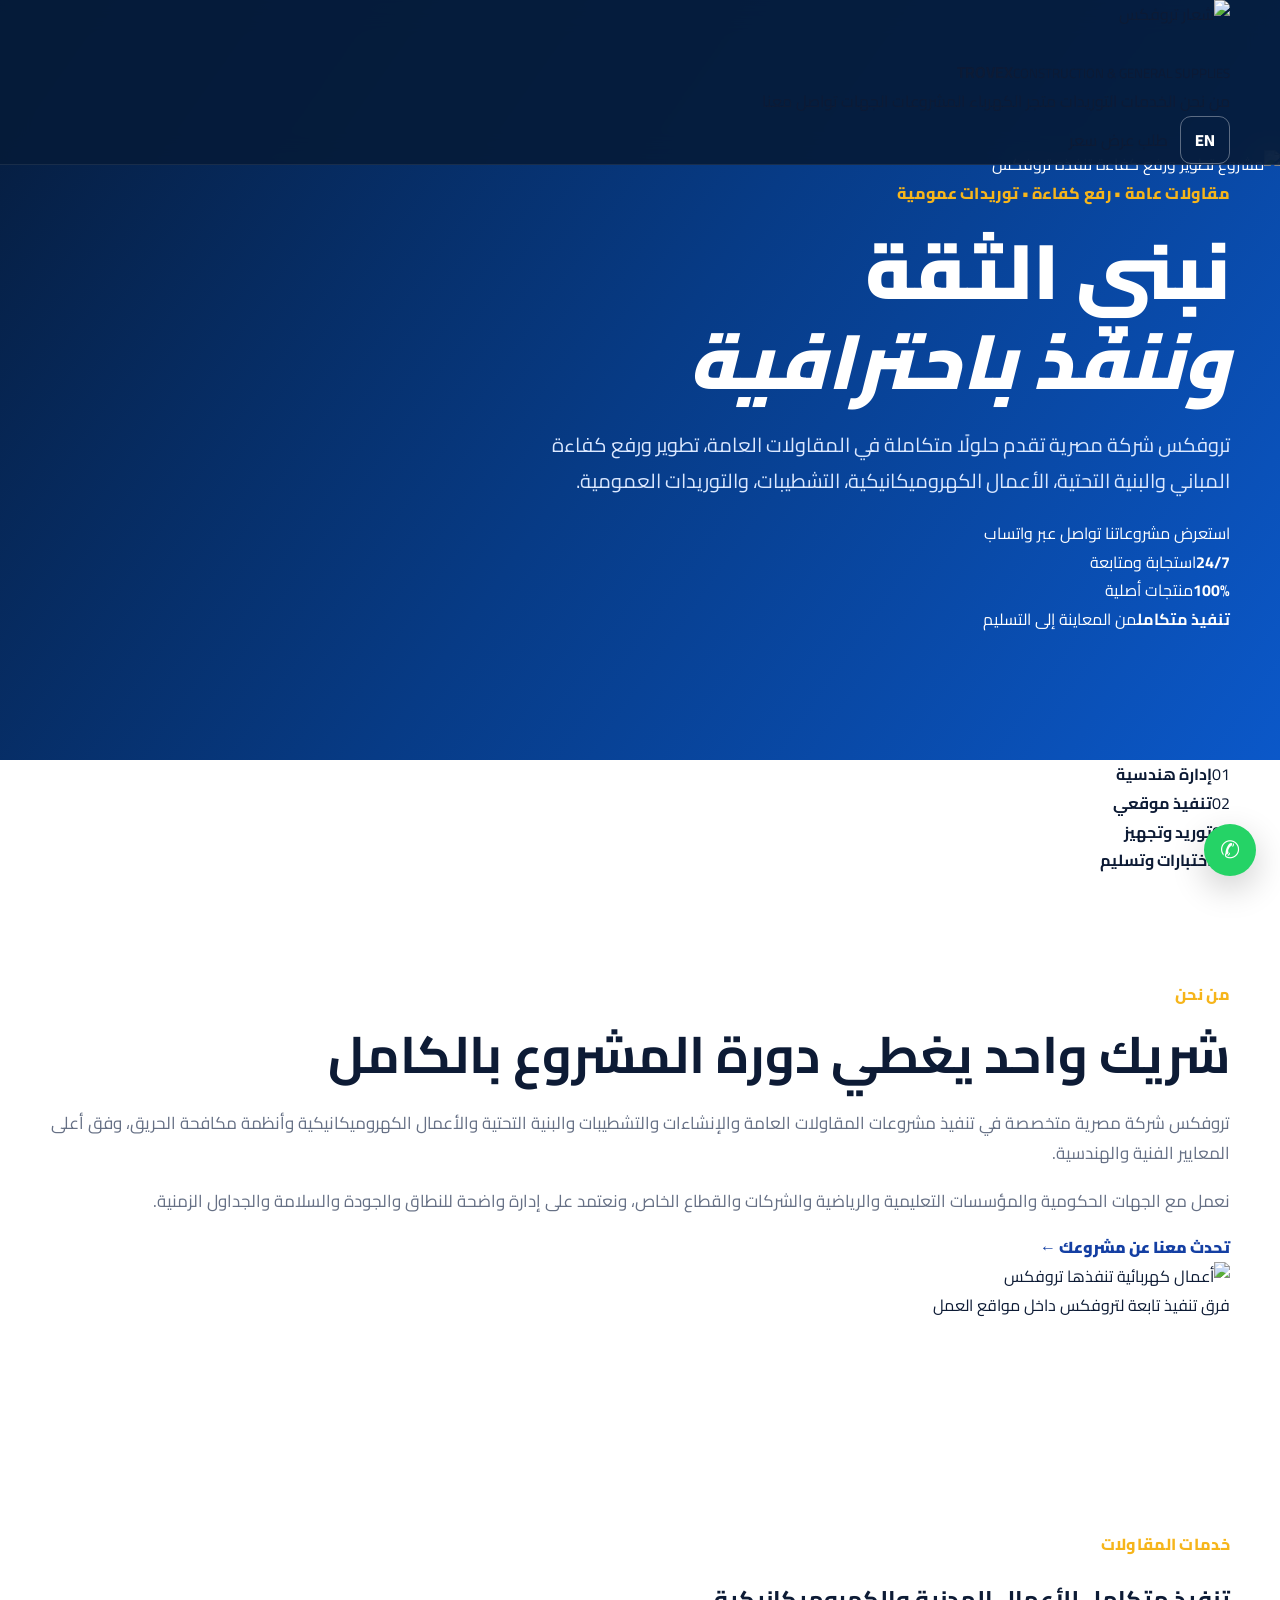
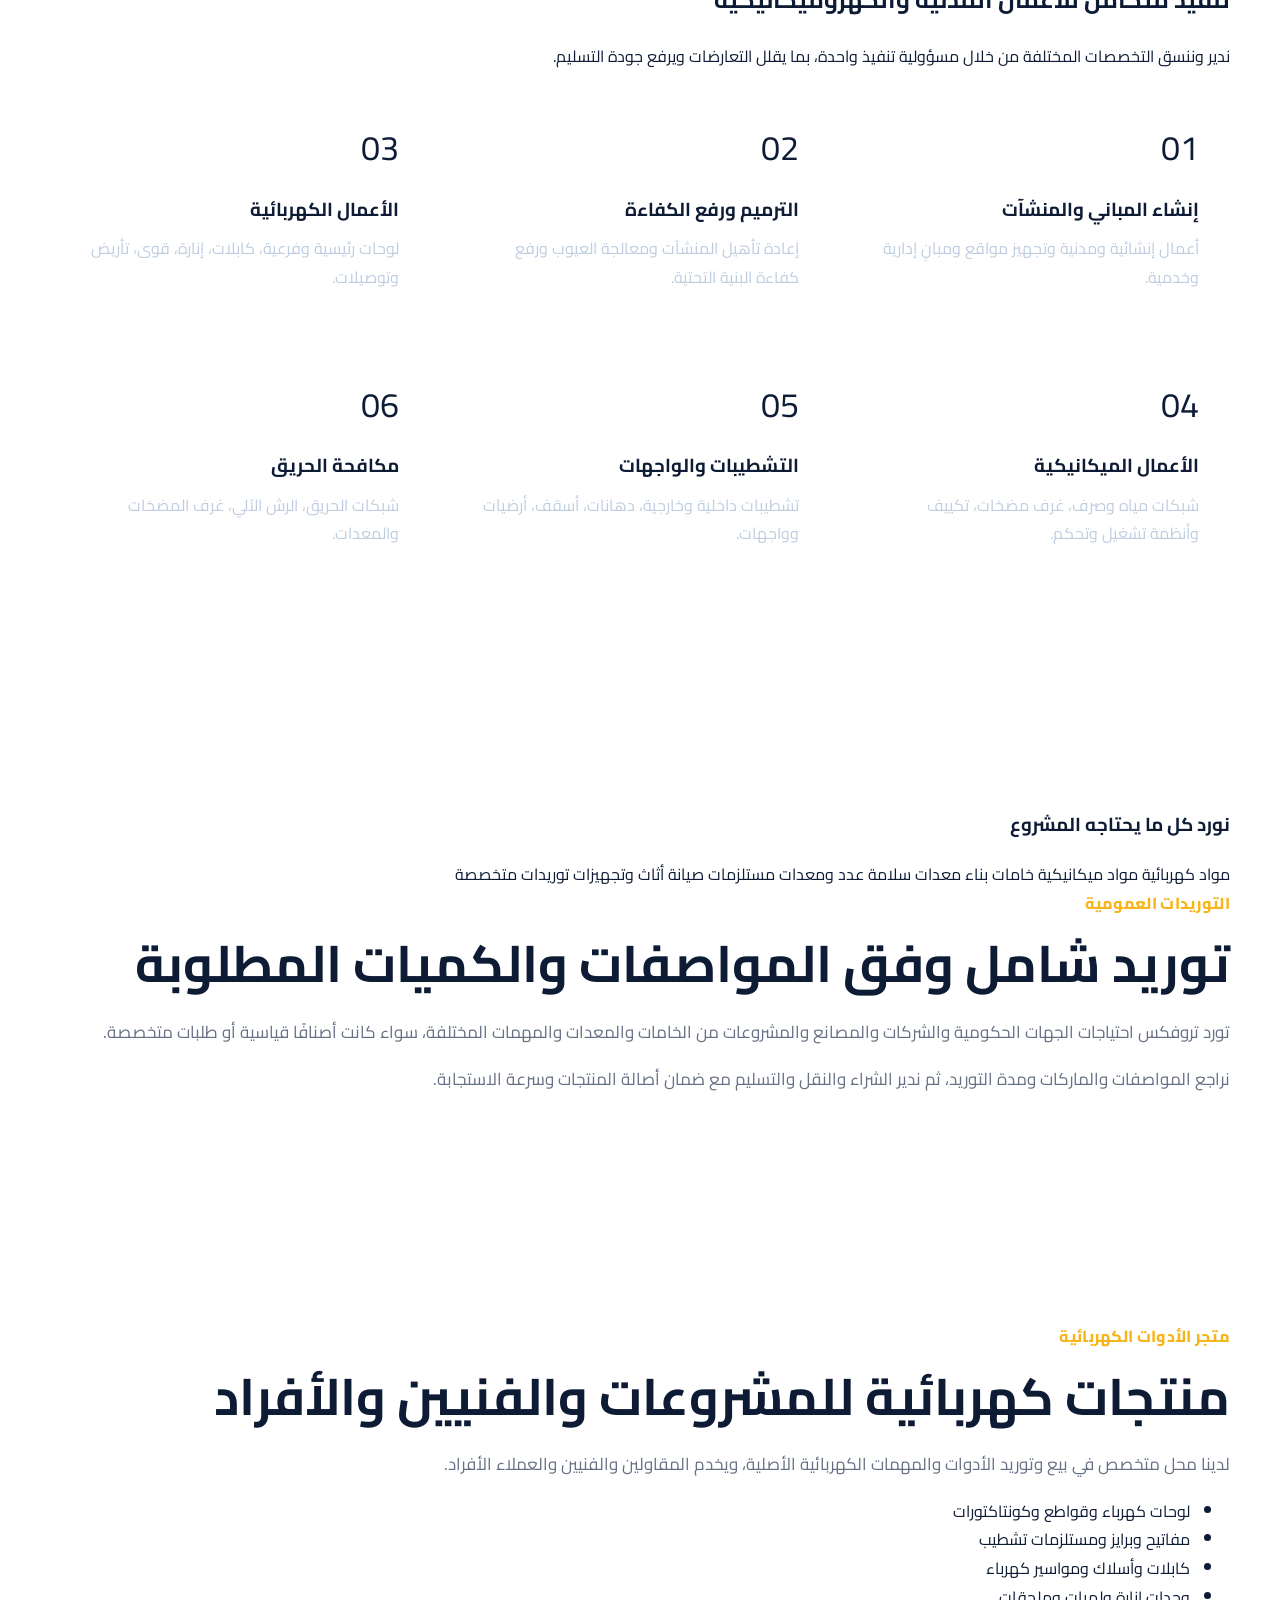
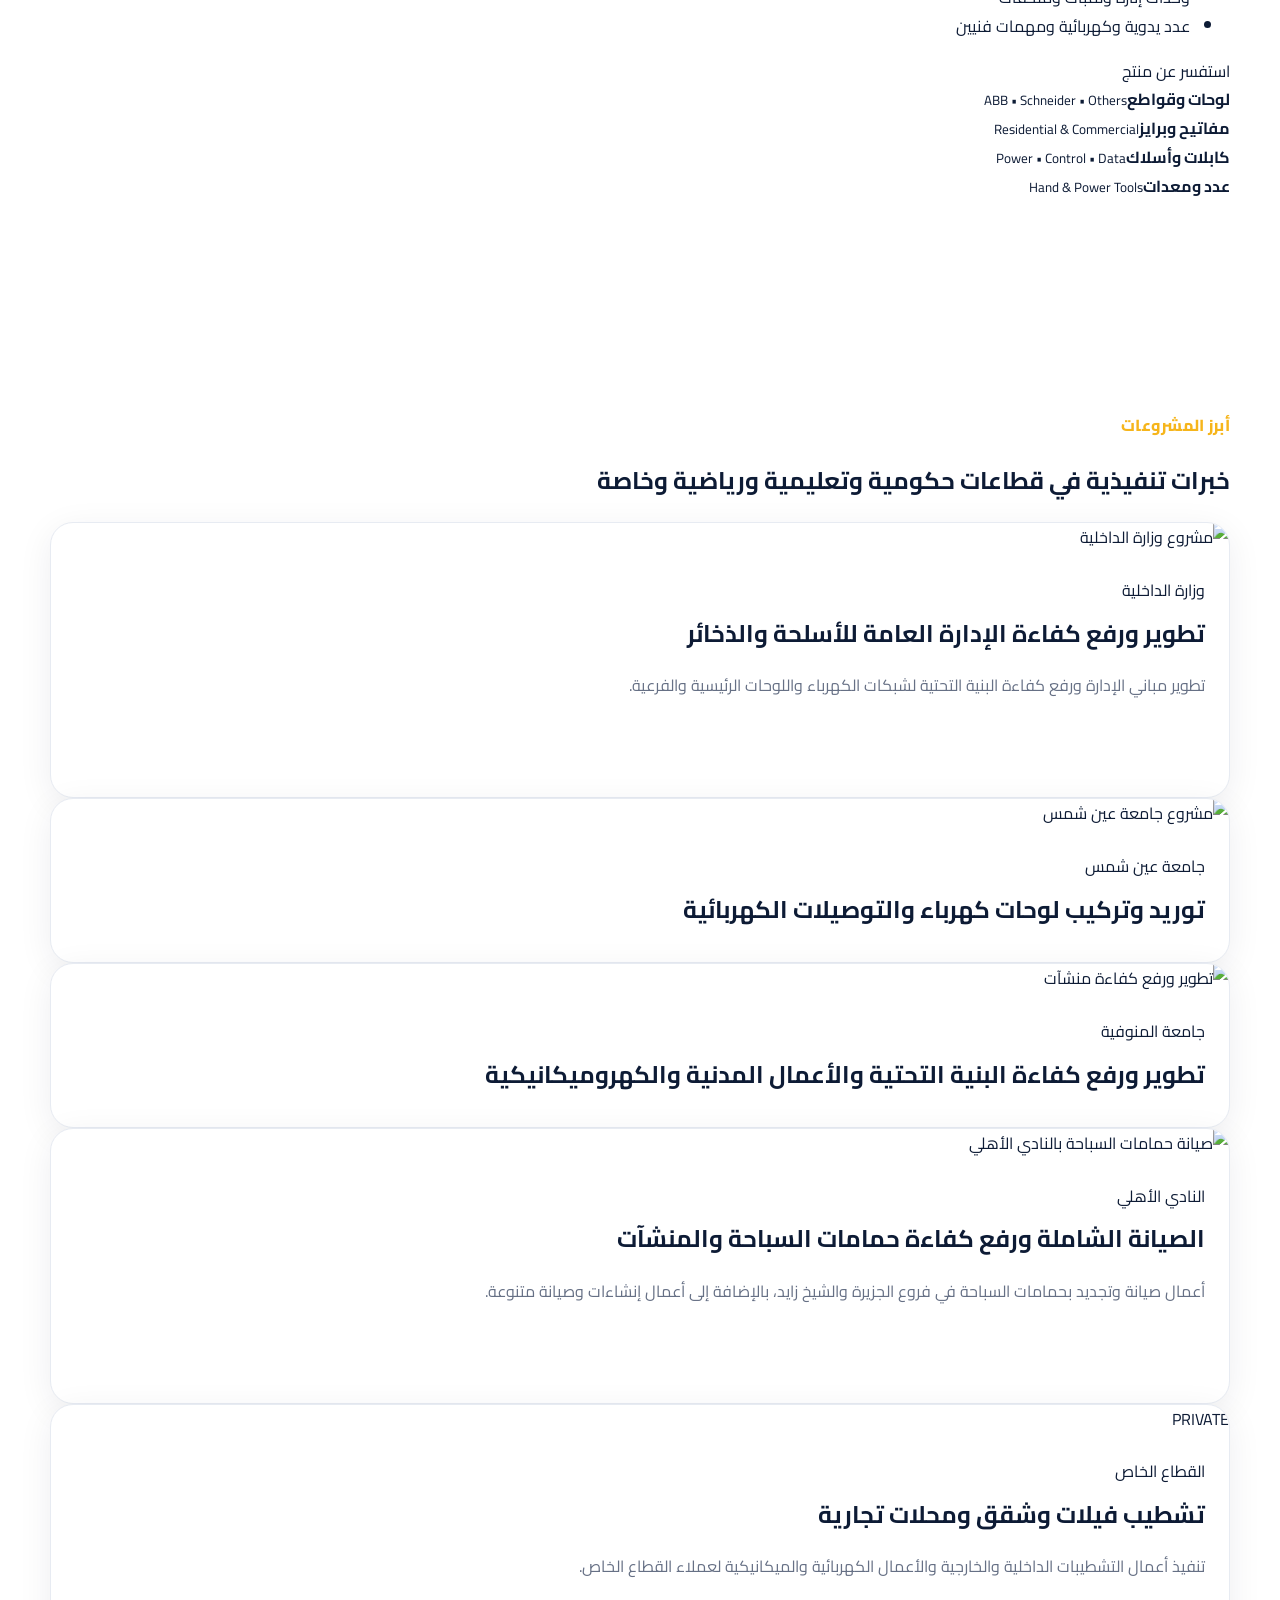
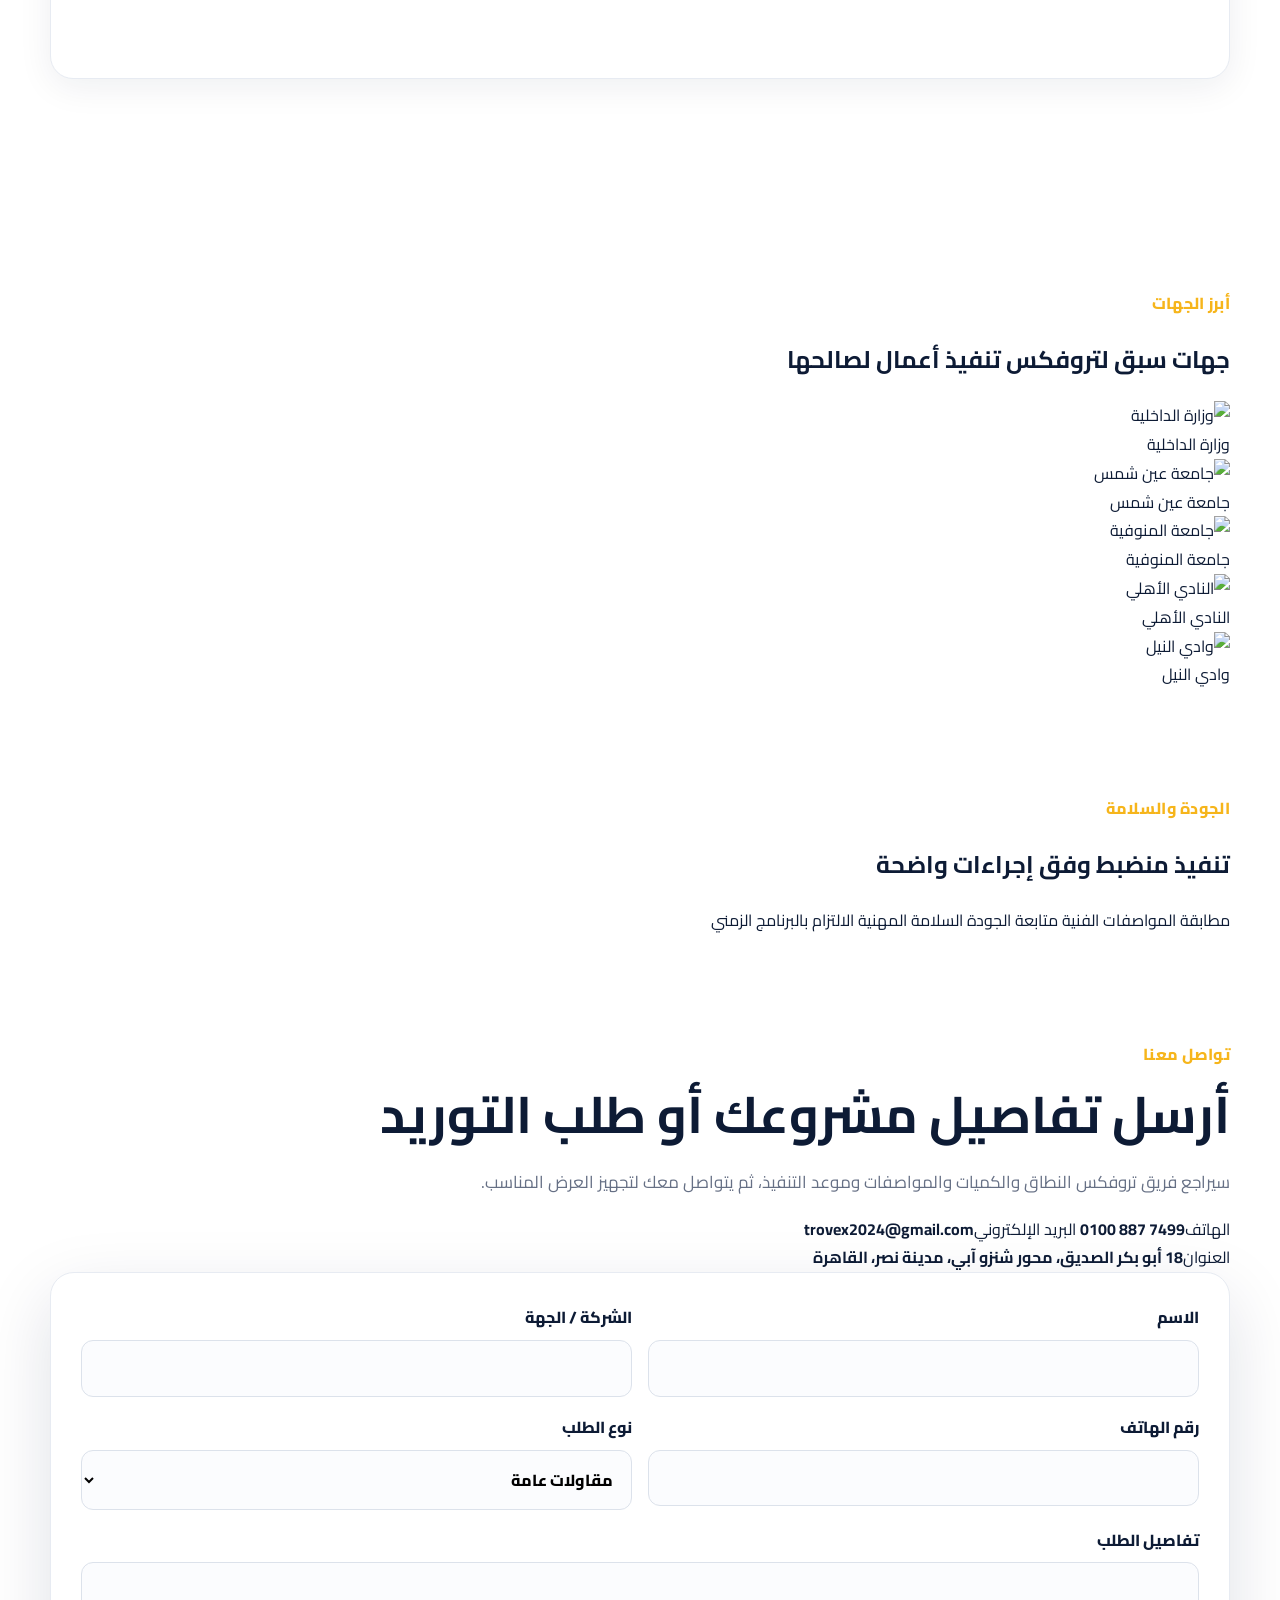
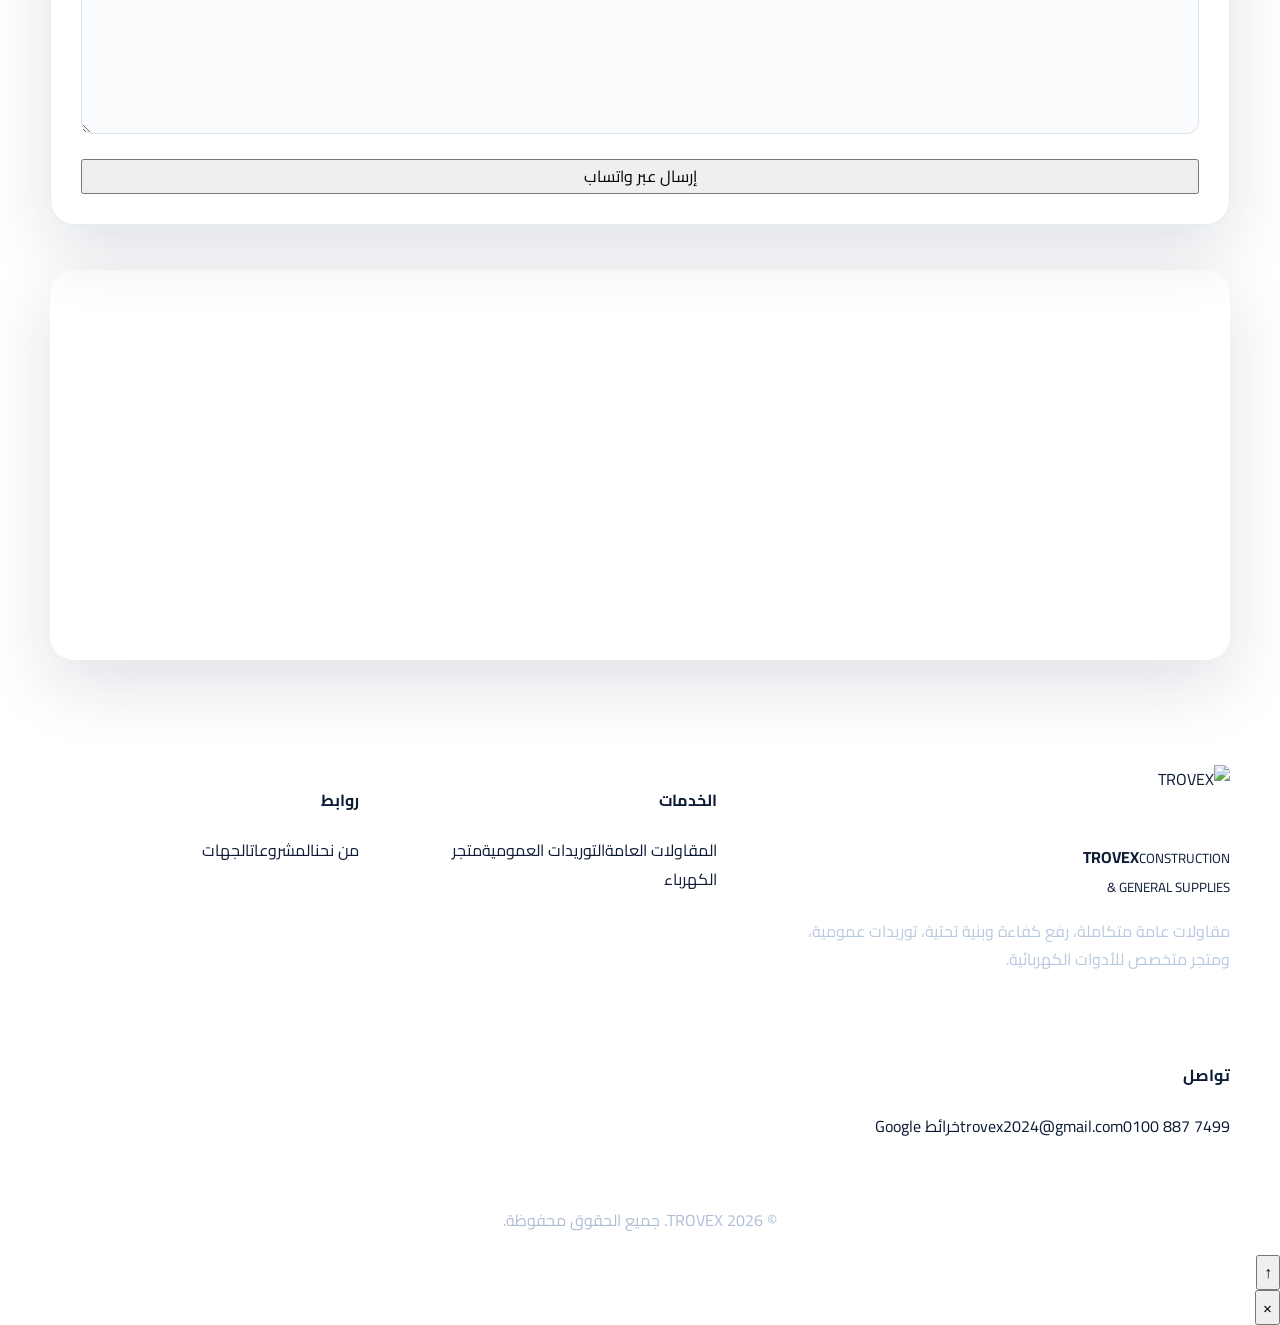
==== commit 770b01d2: "Add files via upload" ====
--- a/index.html
+++ b/index.html
@@ -1,292 +1,293 @@
 <!doctype html>
 <html lang="ar" dir="rtl">
 <head>
-<!-- Google tag (gtag.js) -->
-<script async src="https://www.googletagmanager.com/gtag/js?id=G-RHJ2VDR4ZQ"></script>
-<script>
-  window.dataLayer = window.dataLayer || [];
-  function gtag(){dataLayer.push(arguments);}
-  gtag('js', new Date());
-
-  gtag('config', 'G-RHJ2VDR4ZQ');
-</script>
   <meta charset="utf-8">
   <meta name="viewport" content="width=device-width,initial-scale=1">
-  <title>TROVEX Construction | مقاولات عامة وتوريدات وأعمال كهربائية في مصر</title>
-  <meta name="description" content="تروفكس شركة مصرية متخصصة في المقاولات العامة، التوريدات العمومية، الأعمال الكهربائية والكهروميكانيكية، الصيانة ورفع الكفاءة في القاهرة وجميع أنحاء مصر.">
-  <meta name="keywords" content="TROVEX, تروفكس, Trovex Construction, مقاولات عامة مصر, توريدات عمومية, أعمال كهربائية, لوحات كهرباء, صيانة ورفع كفاءة, شركة مقاولات القاهرة">
-  <meta name="author" content="TROVEX Construction">
-  <meta name="robots" content="index,follow,max-image-preview:large,max-snippet:-1,max-video-preview:-1">
-  <meta name="googlebot" content="index,follow">
-  <meta name="theme-color" content="#061b3a">
+  <title>تروفكس | TROVEX — مقاولات عامة وتوريدات متكاملة</title>
+  <meta name="description" content="تروفكس شركة مصرية للمقاولات العامة المتكاملة ورفع كفاءة البنية التحتية والأعمال الكهروميكانيكية والتشطيبات والتوريدات العمومية وتجارة الأدوات الكهربائية.">
+  <meta name="keywords" content="تروفكس,TROVEX,مقاولات عامة,توريدات عمومية,رفع كفاءة,بنية تحتية,أعمال كهربائية,لوحات كهرباء,مفاتيح وبرايز,تشطيبات">
+  <meta name="robots" content="index,follow,max-image-preview:large,max-snippet:-1">
+  <meta name="theme-color" content="#071a33">
   <link rel="canonical" href="https://trovexconstruction.github.io/Trovex/">
-  <link rel="alternate" hreflang="ar-EG" href="https://trovexconstruction.github.io/Trovex/">
-  <link rel="alternate" hreflang="en" href="https://trovexconstruction.github.io/Trovex/">
-  <link rel="alternate" hreflang="x-default" href="https://trovexconstruction.github.io/Trovex/">
+  <link rel="icon" href="assets/images/brand/trovex-mark.jpg">
 
   <meta property="og:type" content="website">
   <meta property="og:locale" content="ar_EG">
-  <meta property="og:site_name" content="TROVEX Construction">
-  <meta property="og:title" content="TROVEX Construction | المقاولات والتوريدات العمومية">
-  <meta property="og:description" content="حلول احترافية في المقاولات العامة والتوريدات والأعمال الكهربائية والكهروميكانيكية داخل مصر.">
-  <meta property="og:url" content="https://trovexconstruction.github.io/Trovex/">
-  <meta property="og:image" content="https://trovexconstruction.github.io/Trovex/assets/images/trovex-logo.jpg">
-  <meta property="og:image:alt" content="شعار TROVEX Construction">
-  <meta name="twitter:card" content="summary_large_image">
-  <meta name="twitter:title" content="TROVEX Construction">
-  <meta name="twitter:description" content="General Contracting, Electrical Works and General Supplies in Egypt.">
-  <meta name="twitter:image" content="https://trovexconstruction.github.io/Trovex/assets/images/trovex-logo.jpg">
-
-  <link rel="icon" type="image/png" sizes="32x32" href="assets/icons/favicon-32.png">
-  <link rel="icon" type="image/png" sizes="192x192" href="assets/icons/icon-192.png">
-  <link rel="apple-touch-icon" href="assets/icons/apple-touch-icon.png">
-  <link rel="manifest" href="site.webmanifest">
+  <meta property="og:site_name" content="TROVEX">
+  <meta property="og:title" content="تروفكس | TROVEX — مقاولات وتوريدات متكاملة">
+  <meta property="og:description" content="حلول متكاملة للمقاولات العامة ورفع الكفاءة والتوريدات العمومية والأدوات الكهربائية.">
+  <meta property="og:image" content="https://trovexconstruction.github.io/Trovex/assets/images/projects/ministry-renovation.jpg">
+
   <link rel="preconnect" href="https://fonts.googleapis.com">
   <link rel="preconnect" href="https://fonts.gstatic.com" crossorigin>
   <link href="https://fonts.googleapis.com/css2?family=Cairo:wght@400;500;600;700;800;900&display=swap" rel="stylesheet">
   <link rel="stylesheet" href="styles.css">
 
+  <!-- Google Analytics -->
+  <script async src="https://www.googletagmanager.com/gtag/js?id=G-RWJ2VDR4ZQ"></script>
+  <script>
+    window.dataLayer = window.dataLayer || [];
+    function gtag(){dataLayer.push(arguments);}
+    gtag('js', new Date());
+    gtag('config', 'G-RWJ2VDR4ZQ');
+  </script>
+
   <script type="application/ld+json">
   {
     "@context":"https://schema.org",
     "@type":"GeneralContractor",
-    "@id":"https://trovexconstruction.github.io/Trovex/#business",
-    "name":"TROVEX Construction",
-    "alternateName":"تروفكس للمقاولات والتوريدات",
+    "name":"TROVEX",
+    "alternateName":"تروفكس",
     "url":"https://trovexconstruction.github.io/Trovex/",
-    "logo":"https://trovexconstruction.github.io/Trovex/assets/images/trovex-logo.jpg",
-    "image":"https://trovexconstruction.github.io/Trovex/assets/images/trovex-logo.jpg",
-    "telephone":"+20-100-887-7499",
+    "logo":"https://trovexconstruction.github.io/Trovex/assets/images/brand/trovex-mark.jpg",
+    "telephone":"+201008877499",
     "email":"trovex2024@gmail.com",
-    "priceRange":"$$",
-    "description":"شركة مصرية متخصصة في المقاولات العامة والتوريدات العمومية والأعمال الكهربائية والكهروميكانيكية والصيانة ورفع الكفاءة.",
     "address":{
       "@type":"PostalAddress",
       "streetAddress":"18 أبو بكر الصديق، محور شنزو آبي، مدينة نصر",
       "addressLocality":"القاهرة",
       "addressCountry":"EG"
-    },
-    "areaServed":{"@type":"Country","name":"Egypt"},
-    "knowsAbout":["General Contracting","General Supplies","Electrical Works","MEP","Maintenance","Renovation"]
+    }
   }
   </script>
-
-  <!-- Google Analytics:
-       بعد إنشاء الحساب، استبدل G-XXXXXXXXXX في السطرين التاليين بمعرّف القياس الحقيقي ثم أزل علامات التعليق.
-  <script async src="https://www.googletagmanager.com/gtag/js?id=G-XXXXXXXXXX"></script>
-  <script>
-    window.dataLayer=window.dataLayer||[];
-    function gtag(){dataLayer.push(arguments);}
-    gtag('js',new Date());
-    gtag('config','G-XXXXXXXXXX');
-  </script>
-  -->
 </head>
 <body>
-  <div class="page-progress" aria-hidden="true"></div>
-
-  <header class="site-header" id="top">
-    <div class="container nav-wrap">
-      <a class="brand" href="#top" aria-label="TROVEX home">
-        <img src="assets/images/trovex-logo.jpg" alt="TROVEX Construction logo">
+  <div class="scroll-progress"></div>
+
+  <header class="site-header">
+    <div class="container nav">
+      <a class="brand" href="#home" aria-label="TROVEX">
+        <img src="assets/images/brand/trovex-mark.jpg" alt="شعار تروفكس">
+        <span><b>TROVEX</b><small>CONSTRUCTION & GENERAL SUPPLIES</small></span>
       </a>
 
-      <button class="menu-btn" aria-label="فتح القائمة" aria-expanded="false">
-        <span></span><span></span><span></span>
-      </button>
-
-      <nav class="main-nav" aria-label="التنقل الرئيسي">
+      <button class="menu-btn" aria-label="فتح القائمة"><i></i><i></i><i></i></button>
+
+      <nav class="nav-links">
         <a href="#about" data-ar="من نحن" data-en="About">من نحن</a>
-        <a href="#services" data-ar="خدماتنا" data-en="Services">خدماتنا</a>
-        <a href="#projects" data-ar="سابقة الأعمال" data-en="Projects">سابقة الأعمال</a>
+        <a href="#services" data-ar="الخدمات" data-en="Services">الخدمات</a>
+        <a href="#supplies" data-ar="التوريدات" data-en="Supplies">التوريدات</a>
+        <a href="#store" data-ar="متجر الكهرباء" data-en="Electrical Store">متجر الكهرباء</a>
+        <a href="#projects" data-ar="المشروعات" data-en="Projects">المشروعات</a>
         <a href="#clients" data-ar="الجهات" data-en="Clients">الجهات</a>
         <a href="#contact" data-ar="تواصل معنا" data-en="Contact">تواصل معنا</a>
       </nav>
 
       <div class="nav-actions">
-        <button class="lang-btn" type="button" aria-label="Change language">EN</button>
-        <a class="primary-btn compact" href="#quote" data-ar="طلب عرض سعر" data-en="Request a Quote">طلب عرض سعر</a>
+        <button class="lang-btn">EN</button>
+        <a class="btn btn-gold btn-small" href="#contact" data-ar="طلب عرض سعر" data-en="Request a Quote">طلب عرض سعر</a>
       </div>
     </div>
   </header>
 
   <main>
-    <section class="hero">
-      <div class="hero-grid-bg"></div>
-      <div class="hero-glow hero-glow-one"></div>
-      <div class="hero-glow hero-glow-two"></div>
-
-      <div class="container hero-layout">
-        <div class="hero-content reveal">
-          <span class="eyebrow" data-ar="مقاولات عامة • توريدات عمومية • أعمال كهربائية" data-en="General Contracting • General Supplies • Electrical Works">مقاولات عامة • توريدات عمومية • أعمال كهربائية</span>
-          <h1 data-ar="نبني الثقة<br><span>وننفذ باحترافية</span>" data-en="Built on trust<br><span>Delivered professionally</span>">نبني الثقة<br><span>وننفذ باحترافية</span></h1>
-          <p data-ar="نقدم حلولًا تنفيذية متكاملة للأعمال الإنشائية والكهربائية والكهروميكانيكية والتوريدات، مع التزام واضح بالجودة والمواصفات ومواعيد التسليم." data-en="We deliver integrated construction, electrical, electromechanical and supply solutions with clear commitment to quality, specifications and delivery schedules.">نقدم حلولًا تنفيذية متكاملة للأعمال الإنشائية والكهربائية والكهروميكانيكية والتوريدات، مع التزام واضح بالجودة والمواصفات ومواعيد التسليم.</p>
-          <div class="hero-actions">
-            <a class="primary-btn" href="#projects" data-ar="استعرض أعمالنا" data-en="Explore Projects">استعرض أعمالنا</a>
-            <a class="secondary-btn" href="https://wa.me/201008877499" target="_blank" rel="noopener" data-ar="تواصل عبر واتساب" data-en="WhatsApp Us">تواصل عبر واتساب</a>
+    <section class="hero" id="home">
+      <img class="hero-bg" src="assets/images/projects/ministry-renovation.jpg" alt="مشروع تطوير ورفع كفاءة تنفذه تروفكس">
+      <div class="hero-shade"></div>
+      <div class="container hero-content reveal">
+        <span class="eyebrow" data-ar="مقاولات عامة • رفع كفاءة • توريدات عمومية" data-en="General Contracting • Upgrading • General Supplies">مقاولات عامة • رفع كفاءة • توريدات عمومية</span>
+        <h1 data-ar="نبني الثقة<br><em>وننفذ باحترافية</em>" data-en="Building trust<br><em>Delivering professionally</em>">نبني الثقة<br><em>وننفذ باحترافية</em></h1>
+        <p data-ar="تروفكس شركة مصرية تقدم حلولًا متكاملة في المقاولات العامة، تطوير ورفع كفاءة المباني والبنية التحتية، الأعمال الكهروميكانيكية، التشطيبات، والتوريدات العمومية." data-en="TROVEX is an Egyptian company delivering integrated solutions in general contracting, building and infrastructure upgrading, electromechanical works, finishing and general supplies.">تروفكس شركة مصرية تقدم حلولًا متكاملة في المقاولات العامة، تطوير ورفع كفاءة المباني والبنية التحتية، الأعمال الكهروميكانيكية، التشطيبات، والتوريدات العمومية.</p>
+        <div class="hero-buttons">
+          <a class="btn btn-gold" href="#projects" data-ar="استعرض مشروعاتنا" data-en="View Our Projects">استعرض مشروعاتنا</a>
+          <a class="btn btn-outline" href="https://wa.me/201008877499" target="_blank" rel="noopener" data-ar="تواصل عبر واتساب" data-en="WhatsApp Us">تواصل عبر واتساب</a>
+        </div>
+        <div class="hero-stats">
+          <div><b>24/7</b><span data-ar="استجابة ومتابعة" data-en="Response & Follow-up">استجابة ومتابعة</span></div>
+          <div><b>100%</b><span data-ar="منتجات أصلية" data-en="Genuine Products">منتجات أصلية</span></div>
+          <div><b data-ar="تنفيذ متكامل" data-en="Integrated Delivery">تنفيذ متكامل</b><span data-ar="من المعاينة إلى التسليم" data-en="From survey to handover">من المعاينة إلى التسليم</span></div>
+        </div>
+      </div>
+    </section>
+
+    <section class="capability-strip">
+      <div class="container strip-grid">
+        <div><span>01</span><b data-ar="إدارة هندسية" data-en="Engineering Management">إدارة هندسية</b></div>
+        <div><span>02</span><b data-ar="تنفيذ موقعي" data-en="Site Execution">تنفيذ موقعي</b></div>
+        <div><span>03</span><b data-ar="توريد وتجهيز" data-en="Sourcing & Supply">توريد وتجهيز</b></div>
+        <div><span>04</span><b data-ar="اختبارات وتسليم" data-en="Testing & Handover">اختبارات وتسليم</b></div>
+      </div>
+    </section>
+
+    <section class="section" id="about">
+      <div class="container split">
+        <div class="section-copy reveal">
+          <span class="section-label" data-ar="من نحن" data-en="About Us">من نحن</span>
+          <h2 data-ar="شريك واحد يغطي دورة المشروع بالكامل" data-en="One partner across the full project cycle">شريك واحد يغطي دورة المشروع بالكامل</h2>
+          <p data-ar="تروفكس شركة مصرية متخصصة في تنفيذ مشروعات المقاولات العامة والإنشاءات والتشطيبات والبنية التحتية والأعمال الكهروميكانيكية وأنظمة مكافحة الحريق، وفق أعلى المعايير الفنية والهندسية." data-en="TROVEX is an Egyptian company specialized in general contracting, construction, finishing, infrastructure, electromechanical works and fire-fighting systems.">تروفكس شركة مصرية متخصصة في تنفيذ مشروعات المقاولات العامة والإنشاءات والتشطيبات والبنية التحتية والأعمال الكهروميكانيكية وأنظمة مكافحة الحريق، وفق أعلى المعايير الفنية والهندسية.</p>
+          <p data-ar="نعمل مع الجهات الحكومية والمؤسسات التعليمية والرياضية والشركات والقطاع الخاص، ونعتمد على إدارة واضحة للنطاق والجودة والسلامة والجداول الزمنية." data-en="We work with public entities, educational and sports institutions, companies and private clients, with clear management of scope, quality, safety and schedules.">نعمل مع الجهات الحكومية والمؤسسات التعليمية والرياضية والشركات والقطاع الخاص، ونعتمد على إدارة واضحة للنطاق والجودة والسلامة والجداول الزمنية.</p>
+          <a class="text-link" href="#contact" data-ar="تحدث معنا عن مشروعك ←" data-en="Discuss your project →">تحدث معنا عن مشروعك ←</a>
+        </div>
+        <div class="feature-image reveal">
+          <img src="assets/images/projects/ain-shams-electrical.jpg" alt="أعمال كهربائية تنفذها تروفكس">
+          <div class="image-note" data-ar="فرق تنفيذ تابعة لتروفكس داخل مواقع العمل" data-en="TROVEX execution teams on site">فرق تنفيذ تابعة لتروفكس داخل مواقع العمل</div>
+        </div>
+      </div>
+    </section>
+
+    <section class="section section-dark" id="services">
+      <div class="container">
+        <div class="section-head reveal">
+          <span class="section-label" data-ar="خدمات المقاولات" data-en="Contracting Services">خدمات المقاولات</span>
+          <h2 data-ar="تنفيذ متكامل للأعمال المدنية والكهروميكانيكية" data-en="Integrated civil and electromechanical delivery">تنفيذ متكامل للأعمال المدنية والكهروميكانيكية</h2>
+          <p data-ar="ندير وننسق التخصصات المختلفة من خلال مسؤولية تنفيذ واحدة، بما يقلل التعارضات ويرفع جودة التسليم." data-en="We manage and coordinate multiple trades under one accountable delivery structure.">ندير وننسق التخصصات المختلفة من خلال مسؤولية تنفيذ واحدة، بما يقلل التعارضات ويرفع جودة التسليم.</p>
+        </div>
+
+        <div class="services-grid">
+          <article class="service-card reveal"><span>01</span><h3 data-ar="إنشاء المباني والمنشآت" data-en="Buildings & Structures">إنشاء المباني والمنشآت</h3><p data-ar="أعمال إنشائية ومدنية وتجهيز مواقع ومبانٍ إدارية وخدمية." data-en="Civil and construction works for administrative and service buildings.">أعمال إنشائية ومدنية وتجهيز مواقع ومبانٍ إدارية وخدمية.</p></article>
+          <article class="service-card reveal"><span>02</span><h3 data-ar="الترميم ورفع الكفاءة" data-en="Renovation & Upgrading">الترميم ورفع الكفاءة</h3><p data-ar="إعادة تأهيل المنشآت ومعالجة العيوب ورفع كفاءة البنية التحتية." data-en="Rehabilitation, defect treatment and infrastructure upgrading.">إعادة تأهيل المنشآت ومعالجة العيوب ورفع كفاءة البنية التحتية.</p></article>
+          <article class="service-card reveal"><span>03</span><h3 data-ar="الأعمال الكهربائية" data-en="Electrical Works">الأعمال الكهربائية</h3><p data-ar="لوحات رئيسية وفرعية، كابلات، إنارة، قوى، تأريض وتوصيلات." data-en="Main and sub-panels, cables, lighting, power, earthing and connections.">لوحات رئيسية وفرعية، كابلات، إنارة، قوى، تأريض وتوصيلات.</p></article>
+          <article class="service-card reveal"><span>04</span><h3 data-ar="الأعمال الميكانيكية" data-en="Mechanical Works">الأعمال الميكانيكية</h3><p data-ar="شبكات مياه وصرف، غرف مضخات، تكييف وأنظمة تشغيل وتحكم." data-en="Water, drainage, pump rooms, HVAC and control systems.">شبكات مياه وصرف، غرف مضخات، تكييف وأنظمة تشغيل وتحكم.</p></article>
+          <article class="service-card reveal"><span>05</span><h3 data-ar="التشطيبات والواجهات" data-en="Finishing & Facades">التشطيبات والواجهات</h3><p data-ar="تشطيبات داخلية وخارجية، دهانات، أسقف، أرضيات وواجهات." data-en="Interior and exterior finishing, painting, ceilings, flooring and facades.">تشطيبات داخلية وخارجية، دهانات، أسقف، أرضيات وواجهات.</p></article>
+          <article class="service-card reveal"><span>06</span><h3 data-ar="مكافحة الحريق" data-en="Fire Fighting">مكافحة الحريق</h3><p data-ar="شبكات الحريق، الرش الآلي، غرف المضخات والمعدات." data-en="Fire networks, sprinklers, pump rooms and equipment.">شبكات الحريق، الرش الآلي، غرف المضخات والمعدات.</p></article>
+        </div>
+      </div>
+    </section>
+
+    <section class="section section-soft" id="supplies">
+      <div class="container split reverse">
+        <div class="supply-panel reveal">
+          <h3 data-ar="نورد كل ما يحتاجه المشروع" data-en="We source what your project needs">نورد كل ما يحتاجه المشروع</h3>
+          <div class="supply-tags">
+            <span data-ar="مواد كهربائية" data-en="Electrical Materials">مواد كهربائية</span>
+            <span data-ar="مواد ميكانيكية" data-en="Mechanical Materials">مواد ميكانيكية</span>
+            <span data-ar="خامات بناء" data-en="Construction Materials">خامات بناء</span>
+            <span data-ar="معدات سلامة" data-en="Safety Equipment">معدات سلامة</span>
+            <span data-ar="عدد ومعدات" data-en="Tools & Equipment">عدد ومعدات</span>
+            <span data-ar="مستلزمات صيانة" data-en="Maintenance Supplies">مستلزمات صيانة</span>
+            <span data-ar="أثاث وتجهيزات" data-en="Furniture & Fit-out">أثاث وتجهيزات</span>
+            <span data-ar="توريدات متخصصة" data-en="Specialized Supplies">توريدات متخصصة</span>
           </div>
-
-          <div class="hero-metrics">
-            <div><strong class="counter" data-target="24">0</strong><span>/7</span><small data-ar="متابعة وتواصل" data-en="Support & follow-up">متابعة وتواصل</small></div>
-            <div><strong class="counter" data-target="100">0</strong><span>%</span><small data-ar="منتجات أصلية" data-en="Genuine products">منتجات أصلية</small></div>
-            <div><strong class="counter" data-target="5">0</strong><span>+</span><small data-ar="قطاعات عمل رئيسية" data-en="Core sectors">قطاعات عمل رئيسية</small></div>
-          </div>
-        </div>
-
-        <div class="hero-visual reveal" aria-hidden="true">
-          <div class="visual-card">
-            <div class="visual-top"><span>TROVEX</span><small>CONSTRUCTION</small></div>
-            <div class="skyline">
-              <span class="building b1"></span>
-              <span class="building b2"></span>
-              <span class="building b3"></span>
-              <span class="building b4"></span>
-              <i></i>
-            </div>
-          </div>
-          <div class="floating-tag tag-one">⚡ <span data-ar="أعمال كهربائية" data-en="Electrical Works">أعمال كهربائية</span></div>
-          <div class="floating-tag tag-two">🏗 <span data-ar="مقاولات عامة" data-en="General Contracting">مقاولات عامة</span></div>
-          <div class="floating-tag tag-three">📦 <span data-ar="توريدات عمومية" data-en="General Supplies">توريدات عمومية</span></div>
-        </div>
-      </div>
-    </section>
-
-    <section class="trust-strip" aria-label="Company strengths">
-      <div class="container trust-grid">
-        <div><span>✓</span><p data-ar="التزام بالمواصفات" data-en="Specification compliance">التزام بالمواصفات</p></div>
-        <div><span>✓</span><p data-ar="خامات ومنتجات أصلية" data-en="Genuine materials">خامات ومنتجات أصلية</p></div>
-        <div><span>✓</span><p data-ar="متابعة فنية مستمرة" data-en="Continuous follow-up">متابعة فنية مستمرة</p></div>
-        <div><span>✓</span><p data-ar="تنفيذ داخل مصر" data-en="Egypt-wide delivery">تنفيذ داخل مصر</p></div>
-      </div>
-    </section>
-
-    <section class="section" id="about">
-      <div class="container about-layout">
+        </div>
         <div class="section-copy reveal">
-          <span class="section-label" data-ar="من نحن" data-en="About TROVEX">من نحن</span>
-          <h2 data-ar="شريك تنفيذي يعتمد عليه" data-en="A reliable delivery partner">شريك تنفيذي يعتمد عليه</h2>
-          <p data-ar="تروفكس شركة مصرية تعمل في المقاولات العامة والتوريدات العمومية والتجارة العامة. نتعامل مع الجهات الحكومية والجامعات والمؤسسات الرياضية والقطاع الخاص، من مراجعة المتطلبات وحتى التنفيذ والتسليم." data-en="TROVEX is an Egyptian company operating in general contracting, general supplies and trading. We serve public entities, universities, sports institutions and private-sector clients from requirement review through execution and handover.">TROVEX شركة مصرية تعمل في المقاولات العامة والتوريدات العمومية والتجارة العامة. نتعامل مع الجهات الحكومية والجامعات والمؤسسات الرياضية والقطاع الخاص، من مراجعة المتطلبات وحتى التنفيذ والتسليم.</p>
-          <p data-ar="نعتمد على وضوح نطاق العمل، التنسيق المنظم، الجودة في التنفيذ، وسرعة الاستجابة لمتطلبات المشروع." data-en="Our approach is built on clear scope, organized coordination, execution quality and fast response to project requirements.">نعتمد على وضوح نطاق العمل، التنسيق المنظم، الجودة في التنفيذ، وسرعة الاستجابة لمتطلبات المشروع.</p>
-          <a class="text-link" href="#contact" data-ar="تحدث معنا عن مشروعك ←" data-en="Discuss your project with us →">تحدث معنا عن مشروعك ←</a>
-        </div>
-
-        <div class="value-grid">
-          <article class="value-card reveal"><b>01</b><h3 data-ar="وضوح والتزام" data-en="Clarity & commitment">وضوح والتزام</h3><p data-ar="نطاق عمل واضح ومتابعة منظمة حتى التسليم." data-en="Clear scope and structured follow-up through handover.">نطاق عمل واضح ومتابعة منظمة حتى التسليم.</p></article>
-          <article class="value-card reveal"><b>02</b><h3 data-ar="جودة التنفيذ" data-en="Execution quality">جودة التنفيذ</h3><p data-ar="مراجعة المواد والأعمال وفق المتطلبات والمواصفات." data-en="Materials and works reviewed against requirements and specifications.">مراجعة المواد والأعمال وفق المتطلبات والمواصفات.</p></article>
-          <article class="value-card reveal"><b>03</b><h3 data-ar="استجابة سريعة" data-en="Fast response">استجابة سريعة</h3><p data-ar="تنسيق فعال وحلول عملية لمتطلبات الموقع." data-en="Efficient coordination and practical site solutions.">تنسيق فعال وحلول عملية لمتطلبات الموقع.</p></article>
-          <article class="value-card reveal"><b>04</b><h3 data-ar="تسليم احترافي" data-en="Professional handover">تسليم احترافي</h3><p data-ar="مراجعة نهائية وتسليم منظم للأعمال المنفذة." data-en="Final review and organized project handover.">مراجعة نهائية وتسليم منظم للأعمال المنفذة.</p></article>
-        </div>
-      </div>
-    </section>
-
-    <section class="section dark-section" id="services">
+          <span class="section-label" data-ar="التوريدات العمومية" data-en="General Supplies">التوريدات العمومية</span>
+          <h2 data-ar="توريد شامل وفق المواصفات والكميات المطلوبة" data-en="Comprehensive sourcing to required specifications and quantities">توريد شامل وفق المواصفات والكميات المطلوبة</h2>
+          <p data-ar="تورد تروفكس احتياجات الجهات الحكومية والشركات والمصانع والمشروعات من الخامات والمعدات والمهمات المختلفة، سواء كانت أصنافًا قياسية أو طلبات متخصصة." data-en="TROVEX supplies public entities, companies, factories and projects with materials, equipment and specialized items.">تورد تروفكس احتياجات الجهات الحكومية والشركات والمصانع والمشروعات من الخامات والمعدات والمهمات المختلفة، سواء كانت أصنافًا قياسية أو طلبات متخصصة.</p>
+          <p data-ar="نراجع المواصفات والماركات ومدة التوريد، ثم ندير الشراء والنقل والتسليم مع ضمان أصالة المنتجات وسرعة الاستجابة." data-en="We review specifications, brands and lead times, then manage purchasing, logistics and delivery.">نراجع المواصفات والماركات ومدة التوريد، ثم ندير الشراء والنقل والتسليم مع ضمان أصالة المنتجات وسرعة الاستجابة.</p>
+        </div>
+      </div>
+    </section>
+
+    <section class="section" id="store">
+      <div class="container store-grid">
+        <div class="section-copy reveal">
+          <span class="section-label" data-ar="متجر الأدوات الكهربائية" data-en="Electrical Store">متجر الأدوات الكهربائية</span>
+          <h2 data-ar="منتجات كهربائية للمشروعات والفنيين والأفراد" data-en="Electrical products for projects, technicians and individuals">منتجات كهربائية للمشروعات والفنيين والأفراد</h2>
+          <p data-ar="لدينا محل متخصص في بيع وتوريد الأدوات والمهمات الكهربائية الأصلية، ويخدم المقاولين والفنيين والعملاء الأفراد." data-en="Our specialized electrical store supplies genuine electrical products to contractors, technicians and retail customers.">لدينا محل متخصص في بيع وتوريد الأدوات والمهمات الكهربائية الأصلية، ويخدم المقاولين والفنيين والعملاء الأفراد.</p>
+          <ul class="check-list">
+            <li data-ar="لوحات كهرباء وقواطع وكونتاكتورات" data-en="Panels, breakers and contactors">لوحات كهرباء وقواطع وكونتاكتورات</li>
+            <li data-ar="مفاتيح وبرايز ومستلزمات تشطيب" data-en="Switches, sockets and finishing accessories">مفاتيح وبرايز ومستلزمات تشطيب</li>
+            <li data-ar="كابلات وأسلاك ومواسير كهرباء" data-en="Cables, wires and conduits">كابلات وأسلاك ومواسير كهرباء</li>
+            <li data-ar="وحدات إنارة ولمبات وملحقات" data-en="Lighting fixtures, lamps and accessories">وحدات إنارة ولمبات وملحقات</li>
+            <li data-ar="عدد يدوية وكهربائية ومهمات فنيين" data-en="Hand tools, power tools and technician supplies">عدد يدوية وكهربائية ومهمات فنيين</li>
+          </ul>
+          <a class="btn btn-dark" href="https://wa.me/201008877499" target="_blank" rel="noopener" data-ar="استفسر عن منتج" data-en="Ask About a Product">استفسر عن منتج</a>
+        </div>
+        <div class="store-board reveal">
+          <div><b data-ar="لوحات وقواطع" data-en="Panels & Breakers">لوحات وقواطع</b><small>ABB • Schneider • Others</small></div>
+          <div><b data-ar="مفاتيح وبرايز" data-en="Switches & Sockets">مفاتيح وبرايز</b><small>Residential & Commercial</small></div>
+          <div><b data-ar="كابلات وأسلاك" data-en="Cables & Wires">كابلات وأسلاك</b><small>Power • Control • Data</small></div>
+          <div><b data-ar="عدد ومعدات" data-en="Tools & Equipment">عدد ومعدات</b><small>Hand & Power Tools</small></div>
+        </div>
+      </div>
+    </section>
+
+    <section class="section section-soft" id="projects">
       <div class="container">
-        <div class="section-heading reveal">
-          <span class="section-label" data-ar="خدماتنا" data-en="Our Services">خدماتنا</span>
-          <h2 data-ar="حلول متكاملة تحت إدارة واحدة" data-en="Integrated solutions under one management">حلول متكاملة تحت إدارة واحدة</h2>
-          <p data-ar="نقدم نطاقًا متنوعًا من الأعمال بما يناسب الجهات الحكومية والمؤسسات والقطاع الخاص." data-en="We provide diverse scopes suitable for public entities, institutions and private-sector clients.">نقدم نطاقًا متنوعًا من الأعمال بما يناسب الجهات الحكومية والمؤسسات والقطاع الخاص.</p>
-        </div>
-
-        <div class="services-grid">
-          <article class="service-card reveal"><span>🏗</span><h3 data-ar="المقاولات العامة" data-en="General Contracting">المقاولات العامة</h3><p data-ar="أعمال مدنية وتشطيبات وتطوير ورفع كفاءة للمباني والمرافق." data-en="Civil works, finishing, renovation and facility upgrading.">أعمال مدنية وتشطيبات وتطوير ورفع كفاءة للمباني والمرافق.</p></article>
-          <article class="service-card reveal"><span>⚡</span><h3 data-ar="الأعمال الكهربائية" data-en="Electrical Works">الأعمال الكهربائية</h3><p data-ar="لوحات كهربائية، كابلات، توصيلات، توزيع قوى وأعمال مرتبطة بالتكييفات." data-en="Electrical panels, cables, connections, power distribution and HVAC-related works.">لوحات كهربائية، كابلات، توصيلات، توزيع قوى وأعمال مرتبطة بالتكييفات.</p></article>
-          <article class="service-card reveal"><span>⚙</span><h3 data-ar="الأعمال الكهروميكانيكية" data-en="MEP Works">الأعمال الكهروميكانيكية</h3><p data-ar="تنسيق وتنفيذ الأعمال الكهروميكانيكية ومتطلبات التشغيل." data-en="Coordination and execution of MEP and operational requirements.">تنسيق وتنفيذ الأعمال الكهروميكانيكية ومتطلبات التشغيل.</p></article>
-          <article class="service-card reveal"><span>📦</span><h3 data-ar="التوريدات العمومية" data-en="General Supplies">التوريدات العمومية</h3><p data-ar="توريد معدات ومهمات وخامات أصلية طبقًا للمواصفات والكميات المطلوبة." data-en="Supply of genuine equipment, materials and items to required specifications.">توريد معدات ومهمات وخامات أصلية طبقًا للمواصفات والكميات المطلوبة.</p></article>
-          <article class="service-card reveal"><span>🛠</span><h3 data-ar="الصيانة ورفع الكفاءة" data-en="Maintenance & Upgrading">الصيانة ورفع الكفاءة</h3><p data-ar="صيانة دورية ومعالجات وتطوير للمباني والأنظمة والخدمات." data-en="Periodic maintenance, treatment and upgrading of buildings and systems.">صيانة دورية ومعالجات وتطوير للمباني والأنظمة والخدمات.</p></article>
-          <article class="service-card reveal"><span>📋</span><h3 data-ar="إدارة وتنسيق التنفيذ" data-en="Delivery Coordination">إدارة وتنسيق التنفيذ</h3><p data-ar="تنسيق الموردين والعمالة والمتابعة الفنية والتسليم المنظم." data-en="Supplier, labor, technical follow-up and handover coordination.">تنسيق الموردين والعمالة والمتابعة الفنية والتسليم المنظم.</p></article>
-        </div>
-      </div>
-    </section>
-
-    <section class="section" id="projects">
+        <div class="section-head reveal">
+          <span class="section-label" data-ar="أبرز المشروعات" data-en="Featured Projects">أبرز المشروعات</span>
+          <h2 data-ar="خبرات تنفيذية في قطاعات حكومية وتعليمية ورياضية وخاصة" data-en="Delivery experience across public, educational, sports and private sectors">خبرات تنفيذية في قطاعات حكومية وتعليمية ورياضية وخاصة</h2>
+        </div>
+
+        <div class="project-grid">
+          <article class="project-card project-large reveal">
+            <img src="assets/images/projects/ministry-renovation.jpg" alt="مشروع وزارة الداخلية">
+            <div class="project-info">
+              <span data-ar="وزارة الداخلية" data-en="Ministry of Interior">وزارة الداخلية</span>
+              <h3 data-ar="تطوير ورفع كفاءة الإدارة العامة للأسلحة والذخائر" data-en="Development and Upgrading of the General Administration of Weapons and Ammunition">تطوير ورفع كفاءة الإدارة العامة للأسلحة والذخائر</h3>
+              <p data-ar="تطوير مباني الإدارة ورفع كفاءة البنية التحتية لشبكات الكهرباء واللوحات الرئيسية والفرعية." data-en="Building development and upgrading of electrical infrastructure, main panels and sub-panels.">تطوير مباني الإدارة ورفع كفاءة البنية التحتية لشبكات الكهرباء واللوحات الرئيسية والفرعية.</p>
+            </div>
+          </article>
+
+          <article class="project-card reveal">
+            <img src="assets/images/projects/ain-shams-electrical.jpg" alt="مشروع جامعة عين شمس">
+            <div class="project-info">
+              <span data-ar="جامعة عين شمس" data-en="Ain Shams University">جامعة عين شمس</span>
+              <h3 data-ar="توريد وتركيب لوحات كهرباء والتوصيلات الكهربائية" data-en="Supply and Installation of Electrical Panels and Connections">توريد وتركيب لوحات كهرباء والتوصيلات الكهربائية</h3>
+            </div>
+          </article>
+
+          <article class="project-card reveal">
+            <img src="assets/images/projects/facade-works.jpg" alt="تطوير ورفع كفاءة منشآت">
+            <div class="project-info">
+              <span data-ar="جامعة المنوفية" data-en="Menoufia University">جامعة المنوفية</span>
+              <h3 data-ar="تطوير ورفع كفاءة البنية التحتية والأعمال المدنية والكهروميكانيكية" data-en="Infrastructure, Civil and Electromechanical Upgrading">تطوير ورفع كفاءة البنية التحتية والأعمال المدنية والكهروميكانيكية</h3>
+            </div>
+          </article>
+
+          <article class="project-card project-wide reveal">
+            <img src="assets/images/projects/al-ahly-pool.jpg" alt="صيانة حمامات السباحة بالنادي الأهلي">
+            <div class="project-info">
+              <span data-ar="النادي الأهلي" data-en="Al Ahly Sporting Club">النادي الأهلي</span>
+              <h3 data-ar="الصيانة الشاملة ورفع كفاءة حمامات السباحة والمنشآت" data-en="Comprehensive Maintenance and Upgrading of Swimming Pools and Facilities">الصيانة الشاملة ورفع كفاءة حمامات السباحة والمنشآت</h3>
+              <p data-ar="أعمال صيانة وتجديد بحمامات السباحة في فروع الجزيرة والشيخ زايد، بالإضافة إلى أعمال إنشاءات وصيانة متنوعة." data-en="Pool maintenance and renovation at Gezira and Sheikh Zayed branches, together with various construction and maintenance works.">أعمال صيانة وتجديد بحمامات السباحة في فروع الجزيرة والشيخ زايد، بالإضافة إلى أعمال إنشاءات وصيانة متنوعة.</p>
+            </div>
+          </article>
+
+          <article class="project-card text-project reveal">
+            <div class="private-icon">PRIVATE</div>
+            <div class="project-info">
+              <span data-ar="القطاع الخاص" data-en="Private Sector">القطاع الخاص</span>
+              <h3 data-ar="تشطيب فيلات وشقق ومحلات تجارية" data-en="Finishing of Villas, Apartments and Retail Stores">تشطيب فيلات وشقق ومحلات تجارية</h3>
+              <p data-ar="تنفيذ أعمال التشطيبات الداخلية والخارجية والأعمال الكهربائية والميكانيكية لعملاء القطاع الخاص." data-en="Interior and exterior finishing, electrical and mechanical works for private clients.">تنفيذ أعمال التشطيبات الداخلية والخارجية والأعمال الكهربائية والميكانيكية لعملاء القطاع الخاص.</p>
+            </div>
+          </article>
+        </div>
+      </div>
+    </section>
+
+    <section class="section" id="clients">
       <div class="container">
-        <div class="section-heading reveal">
-          <span class="section-label" data-ar="سابقة الأعمال" data-en="Selected Experience">سابقة الأعمال</span>
-          <h2 data-ar="مشروعات وجهات نعتز بالعمل معها" data-en="Clients and projects we are proud to support">مشروعات وجهات نعتز بالعمل معها</h2>
-         
-
-        <div class="projects-grid">
-          <article class="project-card reveal">
-            <div class="project-visual ministry"><span>وزارة الداخلية</span></div>
-            <div class="project-info"><small data-ar="جهة حكومية" data-en="Government Entity">جهة حكومية</small><h3 data-ar="وزارة الداخلية" data-en="Ministry of Interior">وزارة الداخلية</h3><p data-ar="أعمال تطوير ورفع كفاءة وأعمال كهربائية وتوريدات وفق متطلبات المواقع." data-en="Upgrading, electrical works and supplies aligned with site requirements.">أعمال تطوير ورفع كفاءة وأعمال كهربائية وتوريدات وفق متطلبات المواقع.</p><div><span data-ar="القاهرة" data-en="Cairo">القاهرة</span><span data-ar="أعمال متعددة" data-en="Multiple scopes">أعمال متعددة</span></div></div>
-          </article>
-
-          <article class="project-card reveal">
-            <div class="project-visual university"><span>جامعة عين شمس</span></div>
-            <div class="project-info"><small data-ar="قطاع جامعي" data-en="University Sector">قطاع جامعي</small><h3 data-ar="جامعة عين شمس" data-en="Ain Shams University">جامعة عين شمس</h3><p data-ar="توريد وتركيب لوحات وتوصيلات كهربائية وأعمال مرتبطة بالتكييفات." data-en="Supply and installation of panels and electrical connections for HVAC systems.">توريد وتركيب لوحات وتوصيلات كهربائية وأعمال مرتبطة بالتكييفات.</p><div><span data-ar="القاهرة" data-en="Cairo">القاهرة</span><span data-ar="أعمال كهربائية" data-en="Electrical works">أعمال كهربائية</span></div></div>
-          </article>
-
-          <article class="project-card reveal">
-            <div class="project-visual club"><span>النادي الأهلي</span></div>
-            <div class="project-info"><small data-ar="مؤسسة رياضية" data-en="Sports Institution">مؤسسة رياضية</small><h3 data-ar="النادي الأهلي" data-en="Al Ahly Sporting Club">النادي الأهلي</h3><p data-ar="أعمال صيانة وتطوير ومعالجات مدنية وتشطيبات في مواقع متعددة." data-en="Maintenance, upgrading, civil treatment and finishing works at multiple sites.">أعمال صيانة وتطوير ومعالجات مدنية وتشطيبات في مواقع متعددة.</p><div><span data-ar="القاهرة والشيخ زايد" data-en="Cairo & Sheikh Zayed">القاهرة والشيخ زايد</span><span data-ar="صيانة وتطوير" data-en="Maintenance">صيانة وتطوير</span></div></div>
-          </article>
-
-          <article class="project-card reveal">
-            <div class="project-visual menoufia"><span>جامعة المنوفية</span></div>
-            <div class="project-info"><small data-ar="قطاع جامعي" data-en="University Sector">قطاع جامعي</small><h3 data-ar="جامعة المنوفية" data-en="Menoufia University">جامعة المنوفية</h3><p data-ar="أعمال تطوير ورفع كفاءة وتشطيبات للمرافق والخدمات." data-en="Upgrading and finishing works for facilities and services.">أعمال تطوير ورفع كفاءة وتشطيبات للمرافق والخدمات.</p><div><span data-ar="المنوفية" data-en="Menoufia">المنوفية</span><span data-ar="تطوير وتشطيبات" data-en="Upgrading">تطوير وتشطيبات</span></div></div>
-          </article>
-
-          <article class="project-card reveal">
-            <div class="project-visual wadi"><span>وادي النيل</span></div>
-            <div class="project-info"><small data-ar="قطاع أعمال" data-en="Corporate Sector">قطاع أعمال</small><h3 data-ar="وادي النيل" data-en="Wadi El Nile">وادي النيل</h3><p data-ar="توريدات فنية ومهمات كهربائية ومستلزمات تشغيل وفق أوامر التوريد." data-en="Technical supplies, electrical equipment and operating items.">توريدات فنية ومهمات كهربائية ومستلزمات تشغيل وفق أوامر التوريد.</p><div><span data-ar="مواقع متعددة" data-en="Multiple sites">مواقع متعددة</span><span data-ar="توريدات" data-en="Supplies">توريدات</span></div></div>
-          </article>
-
-          <article class="project-card reveal">
-            <div class="project-visual other"><span>TROVEX</span></div>
-            <div class="project-info"><small data-ar="مشروعات متنوعة" data-en="Diverse Projects">مشروعات متنوعة</small><h3 data-ar="جهات حكومية وخاصة" data-en="Public & Private Clients">جهات حكومية وخاصة</h3><p data-ar="تنفيذ وتوريد وصيانة وفق نطاقات عمل ومواصفات مختلفة." data-en="Execution, supply and maintenance across varied specifications and scopes.">تنفيذ وتوريد وصيانة وفق نطاقات عمل ومواصفات مختلفة.</p><div><span data-ar="جمهورية مصر العربية" data-en="Egypt">جمهورية مصر العربية</span><span data-ar="قطاعات متعددة" data-en="Multiple sectors">قطاعات متعددة</span></div></div>
-          </article>
-        </div>
-      </div>
-    </section>
-
-    <section class="section soft-section" id="clients">
-      <div class="container">
-        <div class="section-heading reveal">
-          <span class="section-label" data-ar="جهات تعاملنا معها" data-en="Organizations Served">جهات تعاملنا معها</span>
-          <h2 data-ar="خبرة في قطاعات حكومية ومؤسسية متنوعة" data-en="Experience across public and institutional sectors">خبرة في قطاعات حكومية ومؤسسية متنوعة</h2>
-        </div>
-        <div class="client-grid">
-          <div class="client-chip reveal">وزارة الداخلية</div>
-          <div class="client-chip reveal">جامعة عين شمس</div>
-          <div class="client-chip reveal">النادي الأهلي</div>
-          <div class="client-chip reveal">جامعة المنوفية</div>
-          <div class="client-chip reveal">وادي النيل</div>
-        </div>
-      </div>
-    </section>
-
-    <section class="section process-section">
-      <div class="container">
-        <div class="section-heading reveal">
-          <span class="section-label" data-ar="منهجية العمل" data-en="Our Approach">منهجية العمل</span>
-          <h2 data-ar="مسار واضح من الطلب إلى التسليم" data-en="A clear path from request to handover">مسار واضح من الطلب إلى التسليم</h2>
-        </div>
-        <div class="process-grid">
-          <article class="process-card reveal"><b>01</b><h3 data-ar="فهم المتطلبات" data-en="Understand">فهم المتطلبات</h3><p data-ar="مراجعة نطاق العمل والمواصفات والكميات." data-en="Review scope, specifications and quantities.">مراجعة نطاق العمل والمواصفات والكميات.</p></article>
-          <article class="process-card reveal"><b>02</b><h3 data-ar="العرض الفني والمالي" data-en="Proposal">العرض الفني والمالي</h3><p data-ar="تسعير واضح وخطة تنفيذ واقعية." data-en="Clear pricing and a realistic delivery plan.">تسعير واضح وخطة تنفيذ واقعية.</p></article>
-          <article class="process-card reveal"><b>03</b><h3 data-ar="التنفيذ والمتابعة" data-en="Execution">التنفيذ والمتابعة</h3><p data-ar="تنسيق الموقع والجودة والتقدم بصورة مستمرة." data-en="Continuous site, quality and progress coordination.">تنسيق الموقع والجودة والتقدم بصورة مستمرة.</p></article>
-          <article class="process-card reveal"><b>04</b><h3 data-ar="المراجعة والتسليم" data-en="Handover">المراجعة والتسليم</h3><p data-ar="فحص الأعمال والتسليم بصورة منظمة." data-en="Inspection and organized project handover.">فحص الأعمال والتسليم بصورة منظمة.</p></article>
-        </div>
-      </div>
-    </section>
-
-    <section class="quote-banner" id="quote">
-      <div class="container quote-banner-inner reveal">
-        <div><span data-ar="لديك مشروع أو طلب توريد؟" data-en="Have a project or supply request?">لديك مشروع أو طلب توريد؟</span><h2 data-ar="دعنا نجهز لك عرضًا مناسبًا" data-en="Let us prepare the right proposal">دعنا نجهز لك عرضًا مناسبًا</h2></div>
-        <a class="primary-btn" href="#contact" data-ar="ابدأ الآن" data-en="Get Started">ابدأ الآن</a>
-      </div>
-    </section>
-
-    <section class="section" id="contact">
-      <div class="container contact-layout">
-        <div class="contact-copy reveal">
+        <div class="section-head reveal">
+          <span class="section-label" data-ar="أبرز الجهات" data-en="Selected Clients">أبرز الجهات</span>
+          <h2 data-ar="جهات سبق لتروفكس تنفيذ أعمال لصالحها" data-en="Organizations previously served by TROVEX">جهات سبق لتروفكس تنفيذ أعمال لصالحها</h2>
+        </div>
+
+        <div class="logo-grid">
+          <div class="logo-card reveal"><img src="assets/images/clients/ministry-of-interior.png" alt="وزارة الداخلية"><span data-ar="وزارة الداخلية" data-en="Ministry of Interior">وزارة الداخلية</span></div>
+          <div class="logo-card reveal"><img src="assets/images/clients/ain-shams-university.jpg" alt="جامعة عين شمس"><span data-ar="جامعة عين شمس" data-en="Ain Shams University">جامعة عين شمس</span></div>
+          <div class="logo-card reveal"><img src="assets/images/clients/menoufia-university.jpg" alt="جامعة المنوفية"><span data-ar="جامعة المنوفية" data-en="Menoufia University">جامعة المنوفية</span></div>
+          <div class="logo-card reveal"><img src="assets/images/clients/al-ahly.jpg" alt="النادي الأهلي"><span data-ar="النادي الأهلي" data-en="Al Ahly Sporting Club">النادي الأهلي</span></div>
+          <div class="logo-card reveal"><img src="assets/images/clients/wadi-el-nile.jpg" alt="وادي النيل"><span data-ar="وادي النيل" data-en="Wadi El Nile">وادي النيل</span></div>
+        </div>
+      </div>
+    </section>
+
+    <section class="quality">
+      <div class="container quality-inner reveal">
+        <div>
+          <span class="section-label" data-ar="الجودة والسلامة" data-en="Quality & Safety">الجودة والسلامة</span>
+          <h2 data-ar="تنفيذ منضبط وفق إجراءات واضحة" data-en="Controlled delivery through clear procedures">تنفيذ منضبط وفق إجراءات واضحة</h2>
+        </div>
+        <div class="quality-points">
+          <span data-ar="مطابقة المواصفات الفنية" data-en="Technical compliance">مطابقة المواصفات الفنية</span>
+          <span data-ar="متابعة الجودة" data-en="Quality monitoring">متابعة الجودة</span>
+          <span data-ar="السلامة المهنية" data-en="Occupational safety">السلامة المهنية</span>
+          <span data-ar="الالتزام بالبرنامج الزمني" data-en="Schedule commitment">الالتزام بالبرنامج الزمني</span>
+        </div>
+      </div>
+    </section>
+
+    <section class="section contact-section" id="contact">
+      <div class="container contact-grid">
+        <div class="section-copy reveal">
           <span class="section-label" data-ar="تواصل معنا" data-en="Contact Us">تواصل معنا</span>
-          <h2 data-ar="جاهزون لمناقشة مشروعك" data-en="Ready to discuss your project">جاهزون لمناقشة مشروعك</h2>
-          <p data-ar="أرسل بيانات الطلب وسنتواصل معك لمراجعة النطاق والكميات وموعد التنفيذ." data-en="Send your requirements and we will contact you to review scope, quantities and schedule.">أرسل بيانات الطلب وسنتواصل معك لمراجعة النطاق والكميات وموعد التنفيذ.</p>
-          <div class="contact-cards">
-            <a href="tel:+201008877499"><span>☎</span><div><small data-ar="الهاتف" data-en="Phone">الهاتف</small><b>0100 887 7499</b></div></a>
-            <a href="mailto:trovex2024@gmail.com"><span>✉</span><div><small data-ar="البريد الإلكتروني" data-en="Email">البريد الإلكتروني</small><b>trovex2024@gmail.com</b></div></a>
-            <div><span>⌖</span><div><small data-ar="العنوان" data-en="Address">العنوان</small><b data-ar="18 أبو بكر الصديق، محور شنزو آبي، مدينة نصر، القاهرة" data-en="18 Abu Bakr El-Seddik, Shinzo Abe Axis, Nasr City, Cairo">18 أبو بكر الصديق، محور شنزو آبي، مدينة نصر، القاهرة</b></div></div>
+          <h2 data-ar="أرسل تفاصيل مشروعك أو طلب التوريد" data-en="Send your project or sourcing requirements">أرسل تفاصيل مشروعك أو طلب التوريد</h2>
+          <p data-ar="سيراجع فريق تروفكس النطاق والكميات والمواصفات وموعد التنفيذ، ثم يتواصل معك لتجهيز العرض المناسب." data-en="The TROVEX team will review scope, quantities, specifications and schedule before preparing a suitable proposal.">سيراجع فريق تروفكس النطاق والكميات والمواصفات وموعد التنفيذ، ثم يتواصل معك لتجهيز العرض المناسب.</p>
+          <div class="contact-list">
+            <a href="tel:+201008877499"><span data-ar="الهاتف" data-en="Phone">الهاتف</span><b dir="ltr">0100 887 7499</b></a>
+            <a href="mailto:trovex2024@gmail.com"><span data-ar="البريد الإلكتروني" data-en="Email">البريد الإلكتروني</span><b>trovex2024@gmail.com</b></a>
+            <div><span data-ar="العنوان" data-en="Address">العنوان</span><b data-ar="18 أبو بكر الصديق، محور شنزو آبي، مدينة نصر، القاهرة" data-en="18 Abu Bakr El-Seddik, Shinzo Abe Axis, Nasr City, Cairo">18 أبو بكر الصديق، محور شنزو آبي، مدينة نصر، القاهرة</b></div>
           </div>
         </div>
 
@@ -295,47 +296,51 @@
           <label><span data-ar="الشركة / الجهة" data-en="Company / Entity">الشركة / الجهة</span><input id="company"></label>
           <label><span data-ar="رقم الهاتف" data-en="Phone">رقم الهاتف</span><input id="phone" inputmode="tel" required></label>
           <label><span data-ar="نوع الطلب" data-en="Request Type">نوع الطلب</span>
-            <select id="type">
+            <select id="requestType">
               <option data-ar="مقاولات عامة" data-en="General Contracting">مقاولات عامة</option>
-              <option data-ar="أعمال كهربائية" data-en="Electrical Works">أعمال كهربائية</option>
+              <option data-ar="رفع كفاءة وصيانة" data-en="Upgrading & Maintenance">رفع كفاءة وصيانة</option>
               <option data-ar="توريدات عمومية" data-en="General Supplies">توريدات عمومية</option>
-              <option data-ar="صيانة ورفع كفاءة" data-en="Maintenance & Upgrading">صيانة ورفع كفاءة</option>
+              <option data-ar="أدوات كهربائية" data-en="Electrical Products">أدوات كهربائية</option>
+              <option data-ar="تشطيبات خاصة" data-en="Private Finishing">تشطيبات خاصة</option>
             </select>
           </label>
-          <label class="full"><span data-ar="تفاصيل مختصرة" data-en="Brief Details">تفاصيل مختصرة</span><textarea id="details" rows="5" required></textarea></label>
-          <button class="primary-btn full" type="submit" data-ar="إرسال الطلب عبر واتساب" data-en="Send via WhatsApp">إرسال الطلب عبر واتساب</button>
+          <label class="full"><span data-ar="تفاصيل الطلب" data-en="Request Details">تفاصيل الطلب</span><textarea id="details" rows="5" required></textarea></label>
+          <button class="btn btn-dark full" type="submit" data-ar="إرسال عبر واتساب" data-en="Send via WhatsApp">إرسال عبر واتساب</button>
         </form>
       </div>
 
       <div class="container map-wrap reveal">
         <iframe
-    title="TROVEX Location"
-    loading="lazy"
-    referrerpolicy="strict-origin-when-cross-origin"
-    allowfullscreen
-    style="border:0;width:100%;height:450px;border-radius:16px;"
-    src="https://www.google.com/maps/embed?pb=!1m18!1m12!1m3!1d3452.93738313804!2d31.384424099999997!3d30.067329299999997!2m3!1f0!2f0!3f0!3m2!1i1024!2i768!4f13.1!3m3!1m2!1s0x14583d002d0ca2a7%3A0x5b9e76d59573a4a1!2sTrovex!5e0!3m2!1sen!2seg!4v1784070865035!5m2!1sen!2seg">
-</iframe>
+          title="TROVEX Location"
+          loading="lazy"
+          referrerpolicy="strict-origin-when-cross-origin"
+          allowfullscreen
+          src="https://www.google.com/maps/embed?pb=!1m18!1m12!1m3!1d3452.93738313804!2d31.384424099999997!3d30.067329299999997!2m3!1f0!2f0!3f0!3m2!1i1024!2i768!4f13.1!3m3!1m2!1s0x14583d002d0ca2a7%3A0x5b9e76d59573a4a1!2sTrovex!5e0!3m2!1sen!2seg!4v1784070865035!5m2!1sen!2seg">
+        </iframe>
       </div>
     </section>
   </main>
 
-  <footer class="site-footer">
+  <footer class="footer">
     <div class="container footer-grid">
       <div class="footer-brand">
-        <img src="assets/images/trovex-logo.jpg" alt="TROVEX">
-        <p data-ar="المقاولات العامة • التوريدات العمومية • التجارة العامة" data-en="General Contracting • General Supplies • General Trading">المقاولات العامة • التوريدات العمومية • التجارة العامة</p>
-      </div>
-      <div><h4 data-ar="روابط سريعة" data-en="Quick Links">روابط سريعة</h4><a href="#about" data-ar="من نحن" data-en="About">من نحن</a><a href="#services" data-ar="الخدمات" data-en="Services">الخدمات</a><a href="#projects" data-ar="سابقة الأعمال" data-en="Projects">سابقة الأعمال</a></div>
-      <div><h4 data-ar="تواصل" data-en="Contact">تواصل</h4><a href="tel:+201008877499">
-    <span dir="ltr">0100 887 7499</span>
-</a><a href="mailto:trovex2024@gmail.com">trovex2024@gmail.com</a><a href="https://wa.me/201008877499" target="_blank" rel="noopener">WhatsApp</a></div>
+        <div class="brand brand-footer">
+          <img src="assets/images/brand/trovex-mark.jpg" alt="TROVEX">
+          <span><b>TROVEX</b><small>CONSTRUCTION & GENERAL SUPPLIES</small></span>
+        </div>
+        <p data-ar="مقاولات عامة متكاملة، رفع كفاءة وبنية تحتية، توريدات عمومية، ومتجر متخصص للأدوات الكهربائية." data-en="Integrated contracting, upgrading, infrastructure, general supplies and a specialized electrical store.">مقاولات عامة متكاملة، رفع كفاءة وبنية تحتية، توريدات عمومية، ومتجر متخصص للأدوات الكهربائية.</p>
+      </div>
+      <div><h4 data-ar="الخدمات" data-en="Services">الخدمات</h4><a href="#services" data-ar="المقاولات العامة" data-en="General Contracting">المقاولات العامة</a><a href="#supplies" data-ar="التوريدات العمومية" data-en="General Supplies">التوريدات العمومية</a><a href="#store" data-ar="متجر الكهرباء" data-en="Electrical Store">متجر الكهرباء</a></div>
+      <div><h4 data-ar="روابط" data-en="Links">روابط</h4><a href="#about" data-ar="من نحن" data-en="About">من نحن</a><a href="#projects" data-ar="المشروعات" data-en="Projects">المشروعات</a><a href="#clients" data-ar="الجهات" data-en="Clients">الجهات</a></div>
+      <div><h4 data-ar="تواصل" data-en="Contact">تواصل</h4><a href="tel:+201008877499"><span dir="ltr">0100 887 7499</span></a><a href="mailto:trovex2024@gmail.com">trovex2024@gmail.com</a><a href="https://maps.app.goo.gl/Hk2XMABJxShjm68u6?g_st=ic" target="_blank" rel="noopener" data-ar="خرائط Google" data-en="Google Maps">خرائط Google</a></div>
     </div>
     <div class="copyright">© <span id="year"></span> TROVEX. <span data-ar="جميع الحقوق محفوظة." data-en="All rights reserved.">جميع الحقوق محفوظة.</span></div>
   </footer>
 
   <a class="whatsapp-float" href="https://wa.me/201008877499" target="_blank" rel="noopener" aria-label="WhatsApp">✆</a>
-  <button class="to-top" type="button" aria-label="Back to top">↑</button>
+  <button class="back-top" aria-label="العودة للأعلى">↑</button>
+  <div class="lightbox"><button aria-label="إغلاق">×</button><img alt=""></div>
+
   <script src="script.js"></script>
 </body>
 </html>
